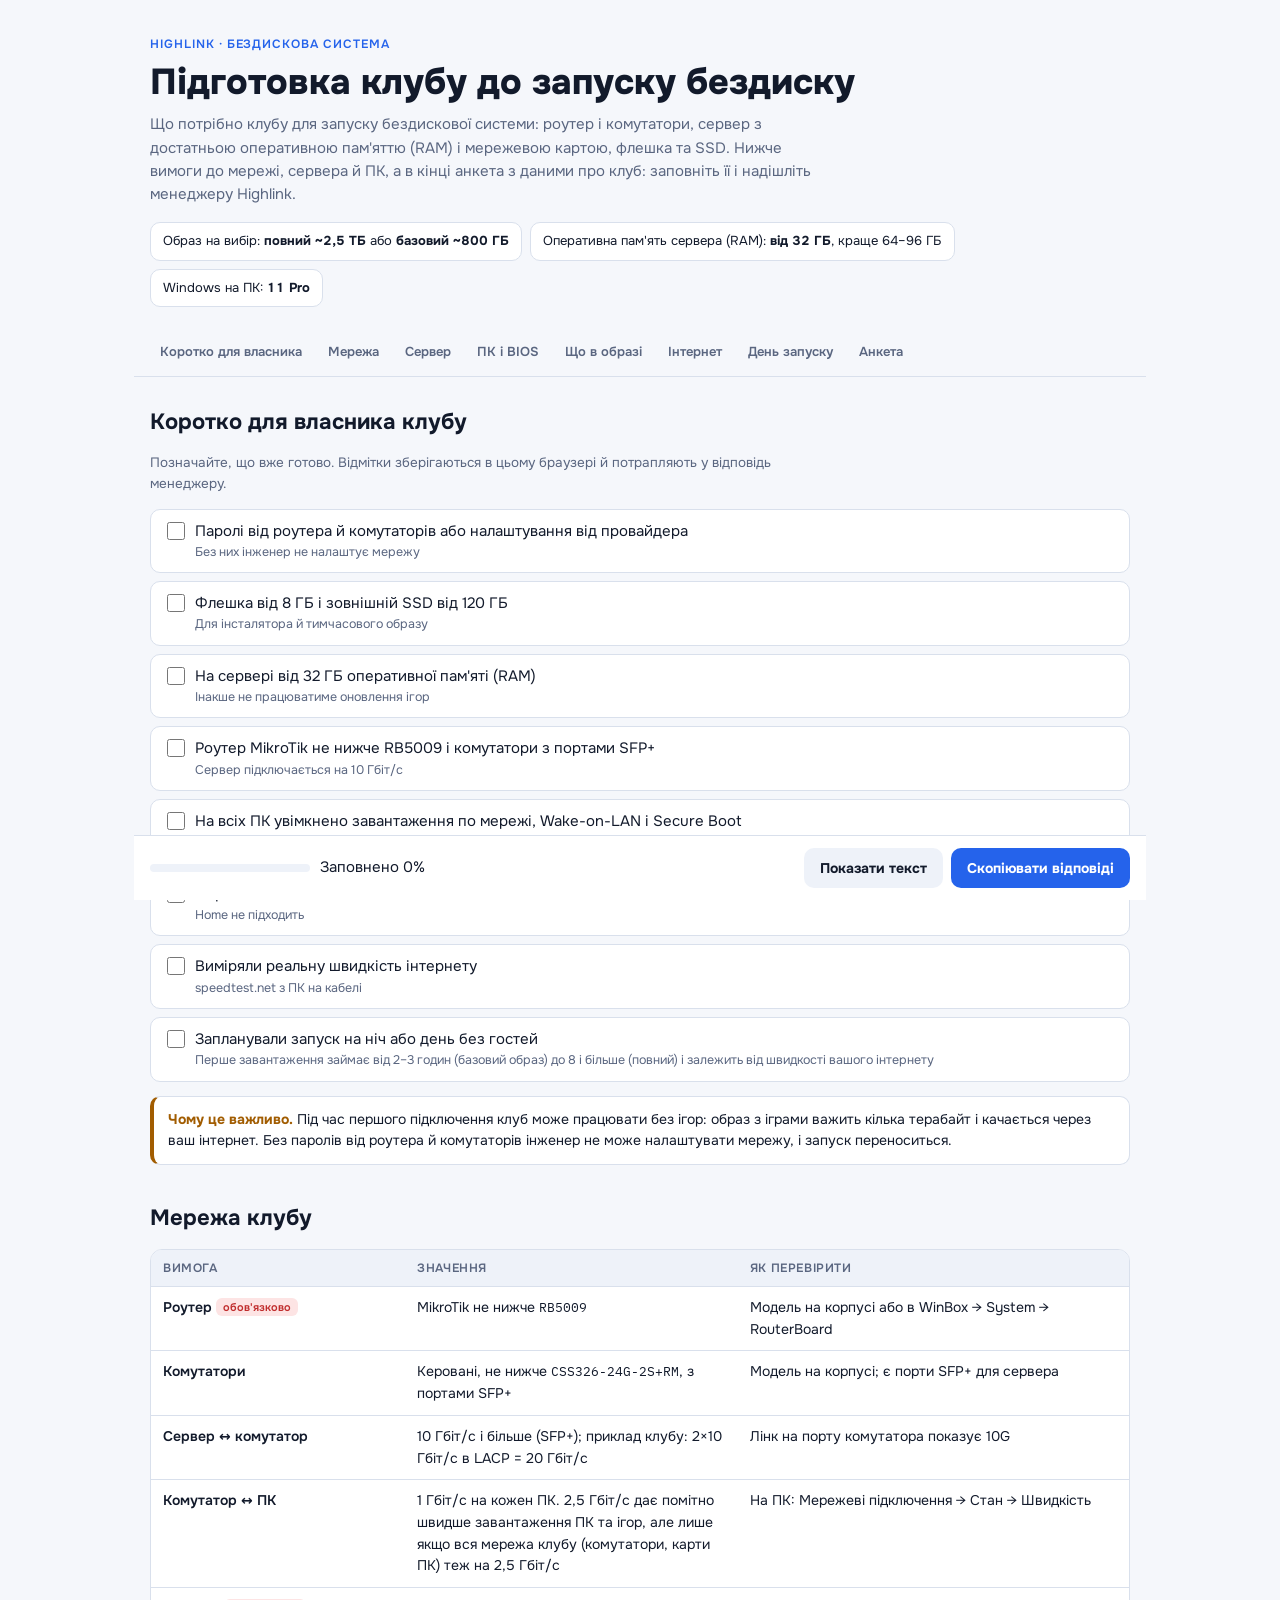
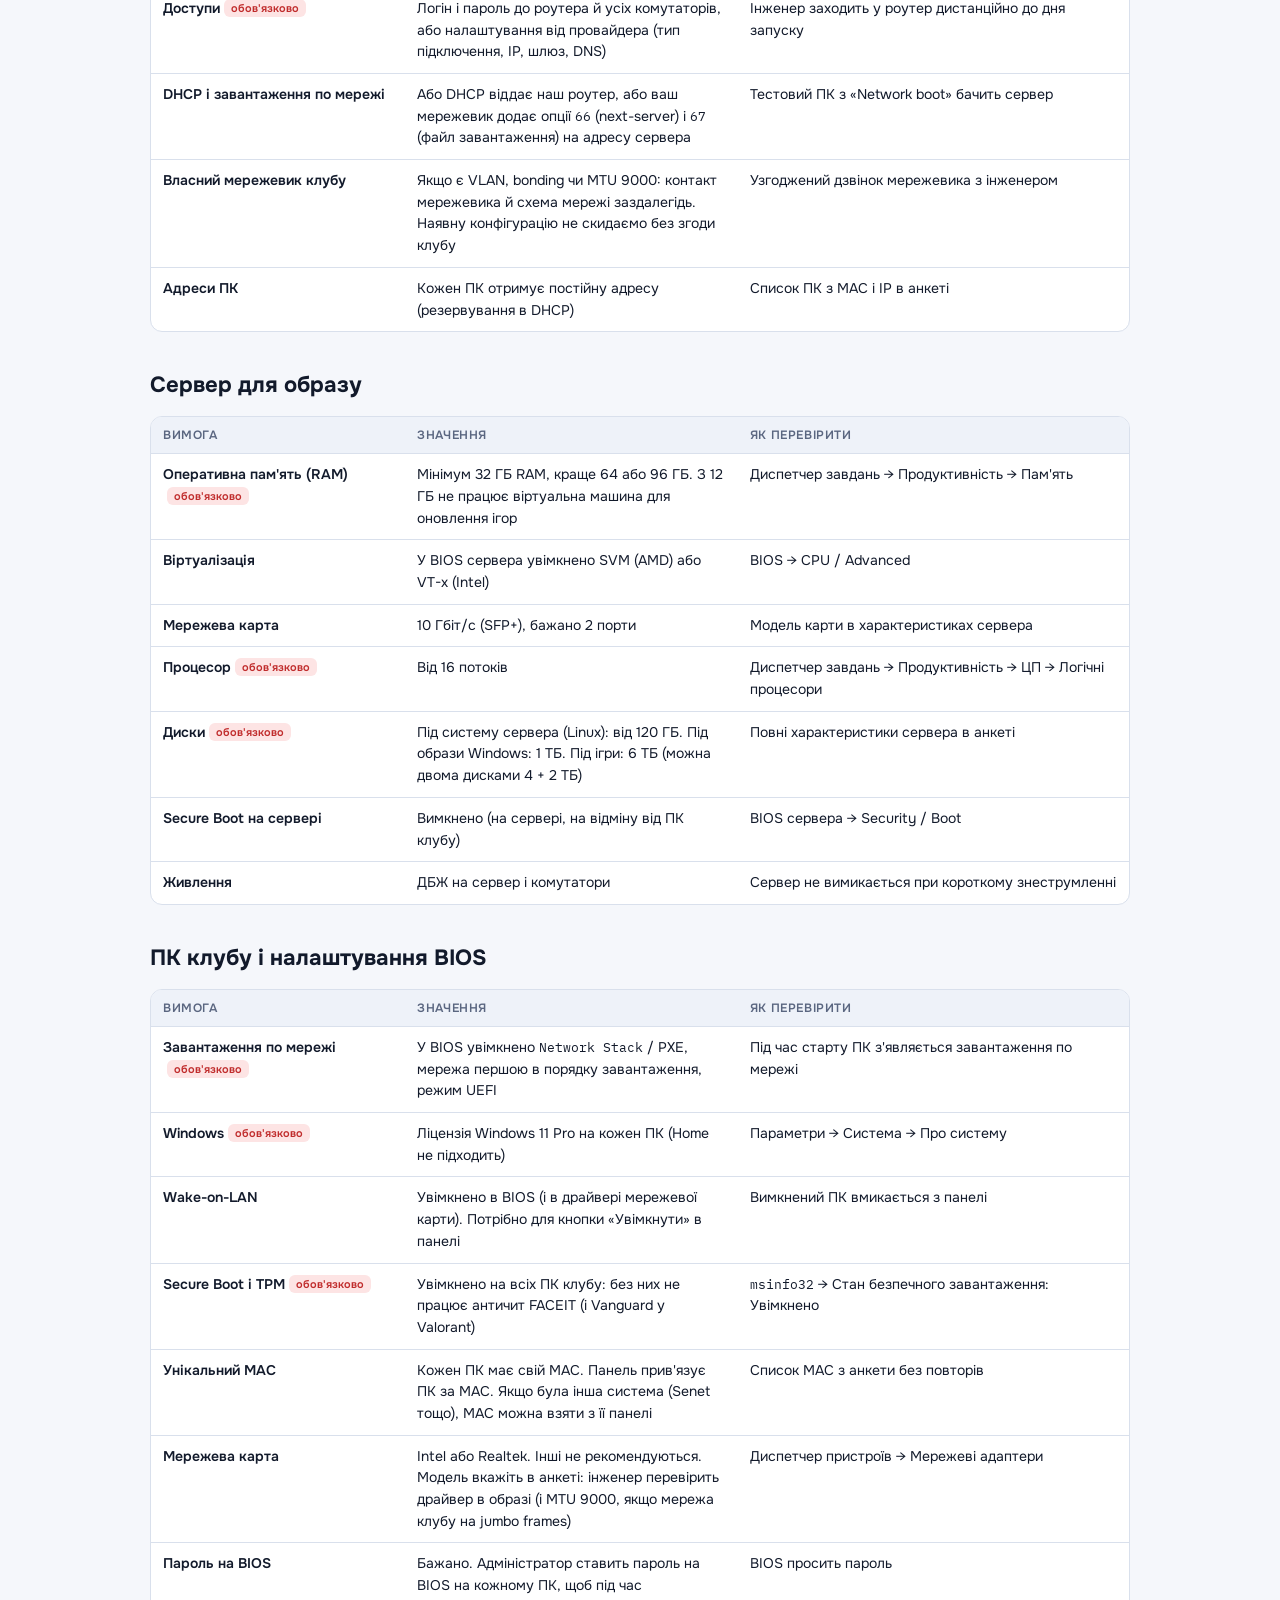
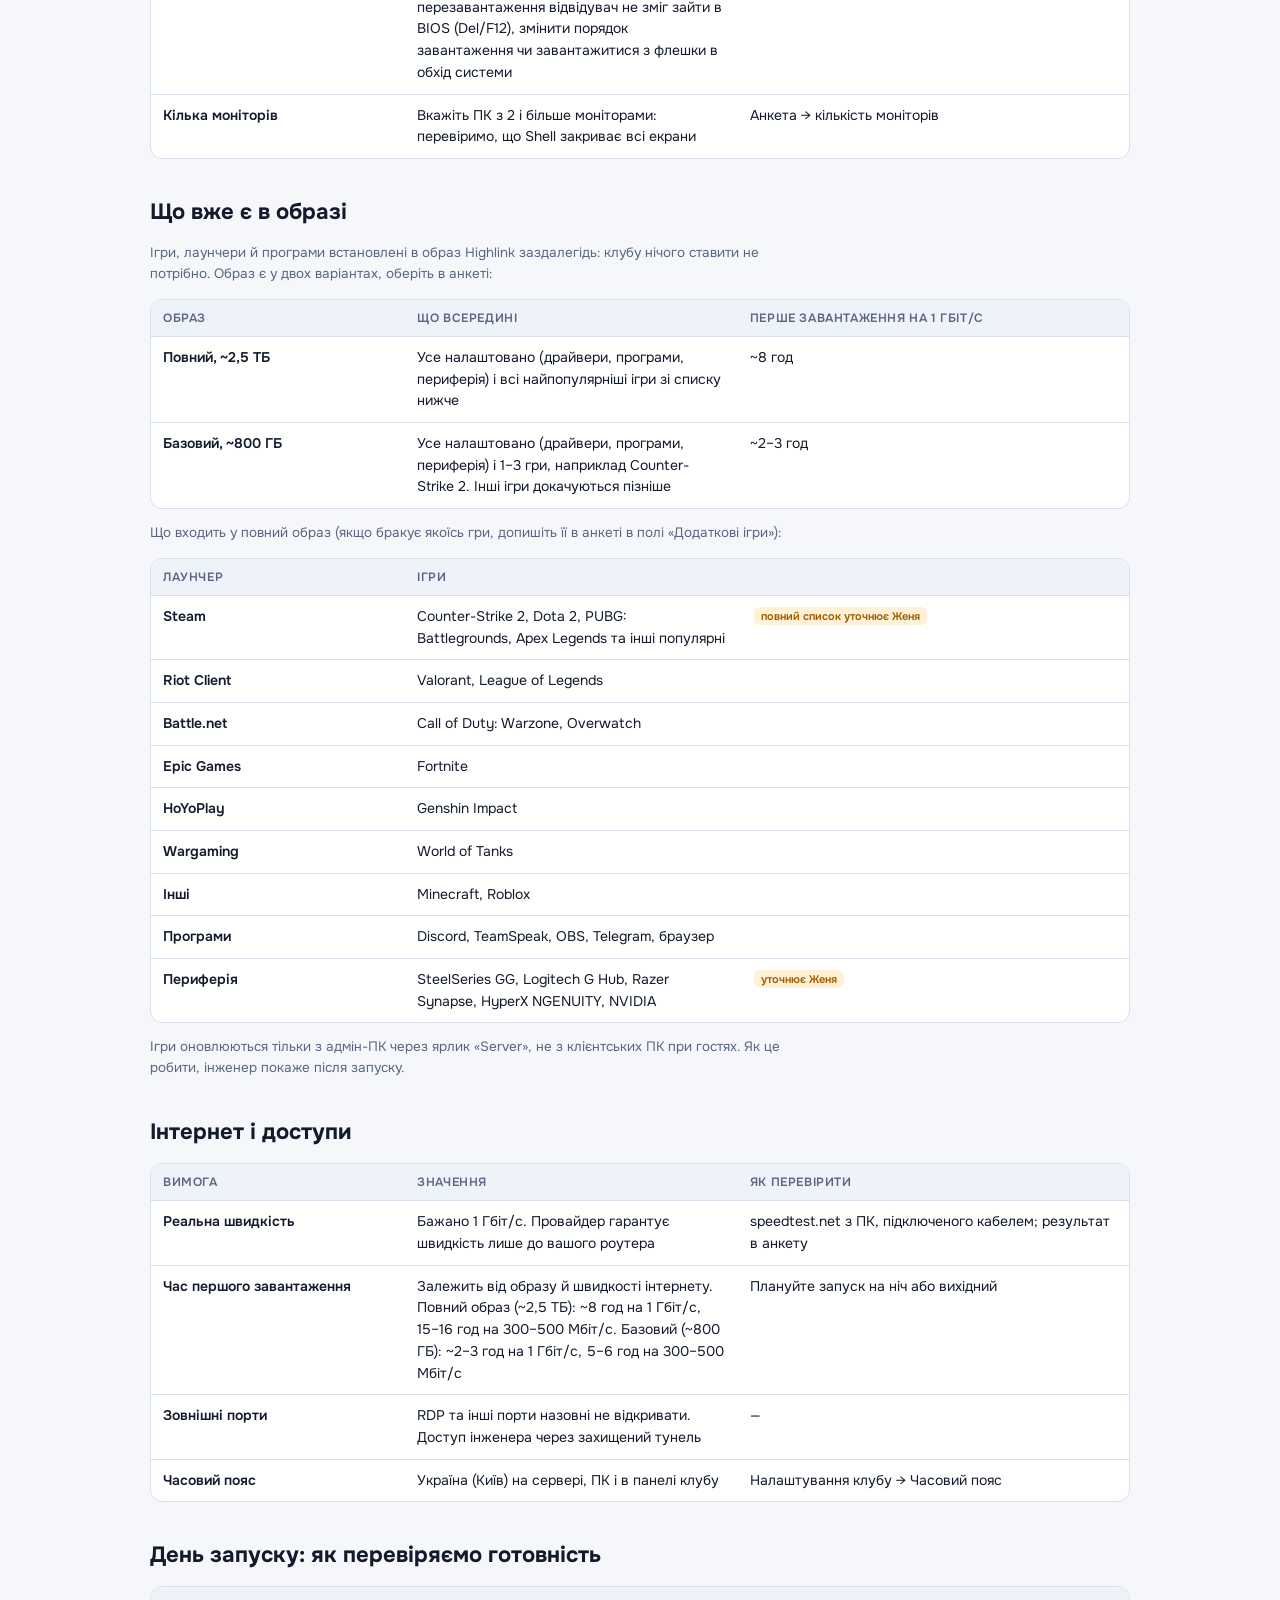
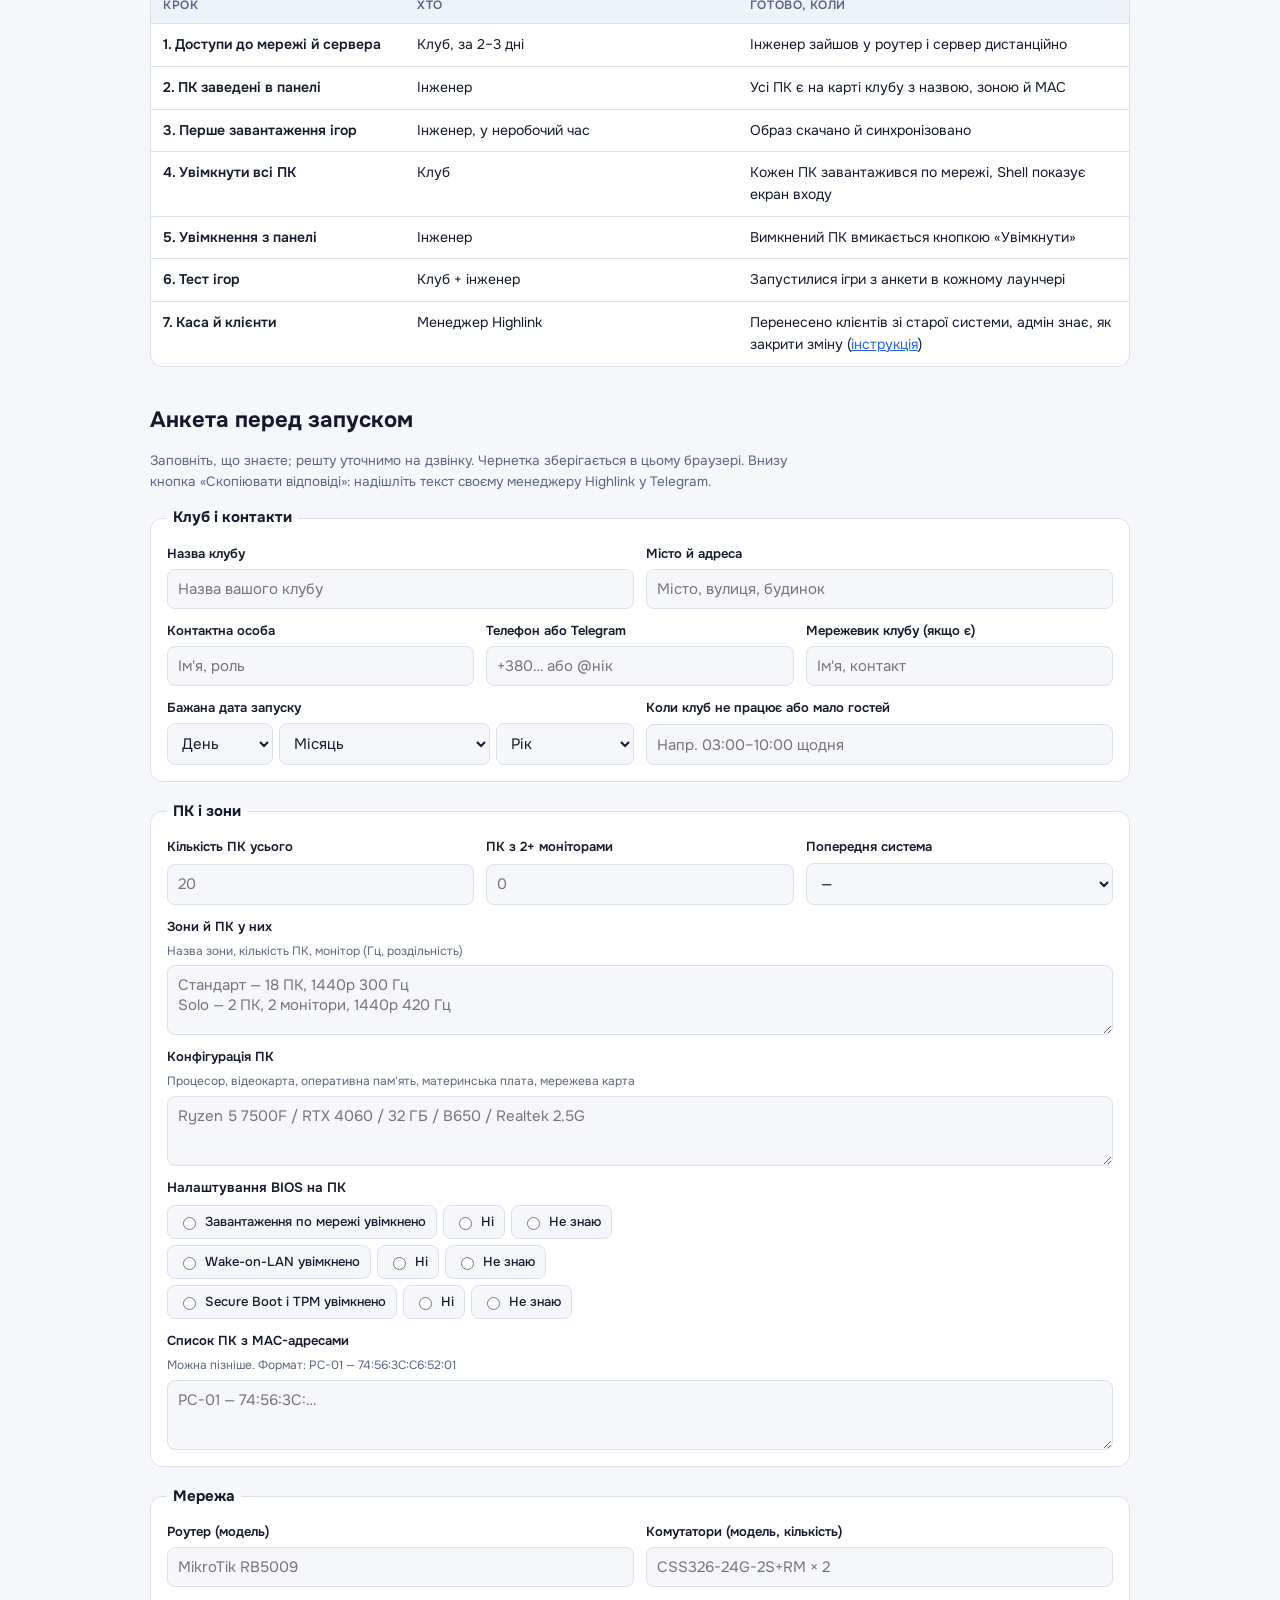
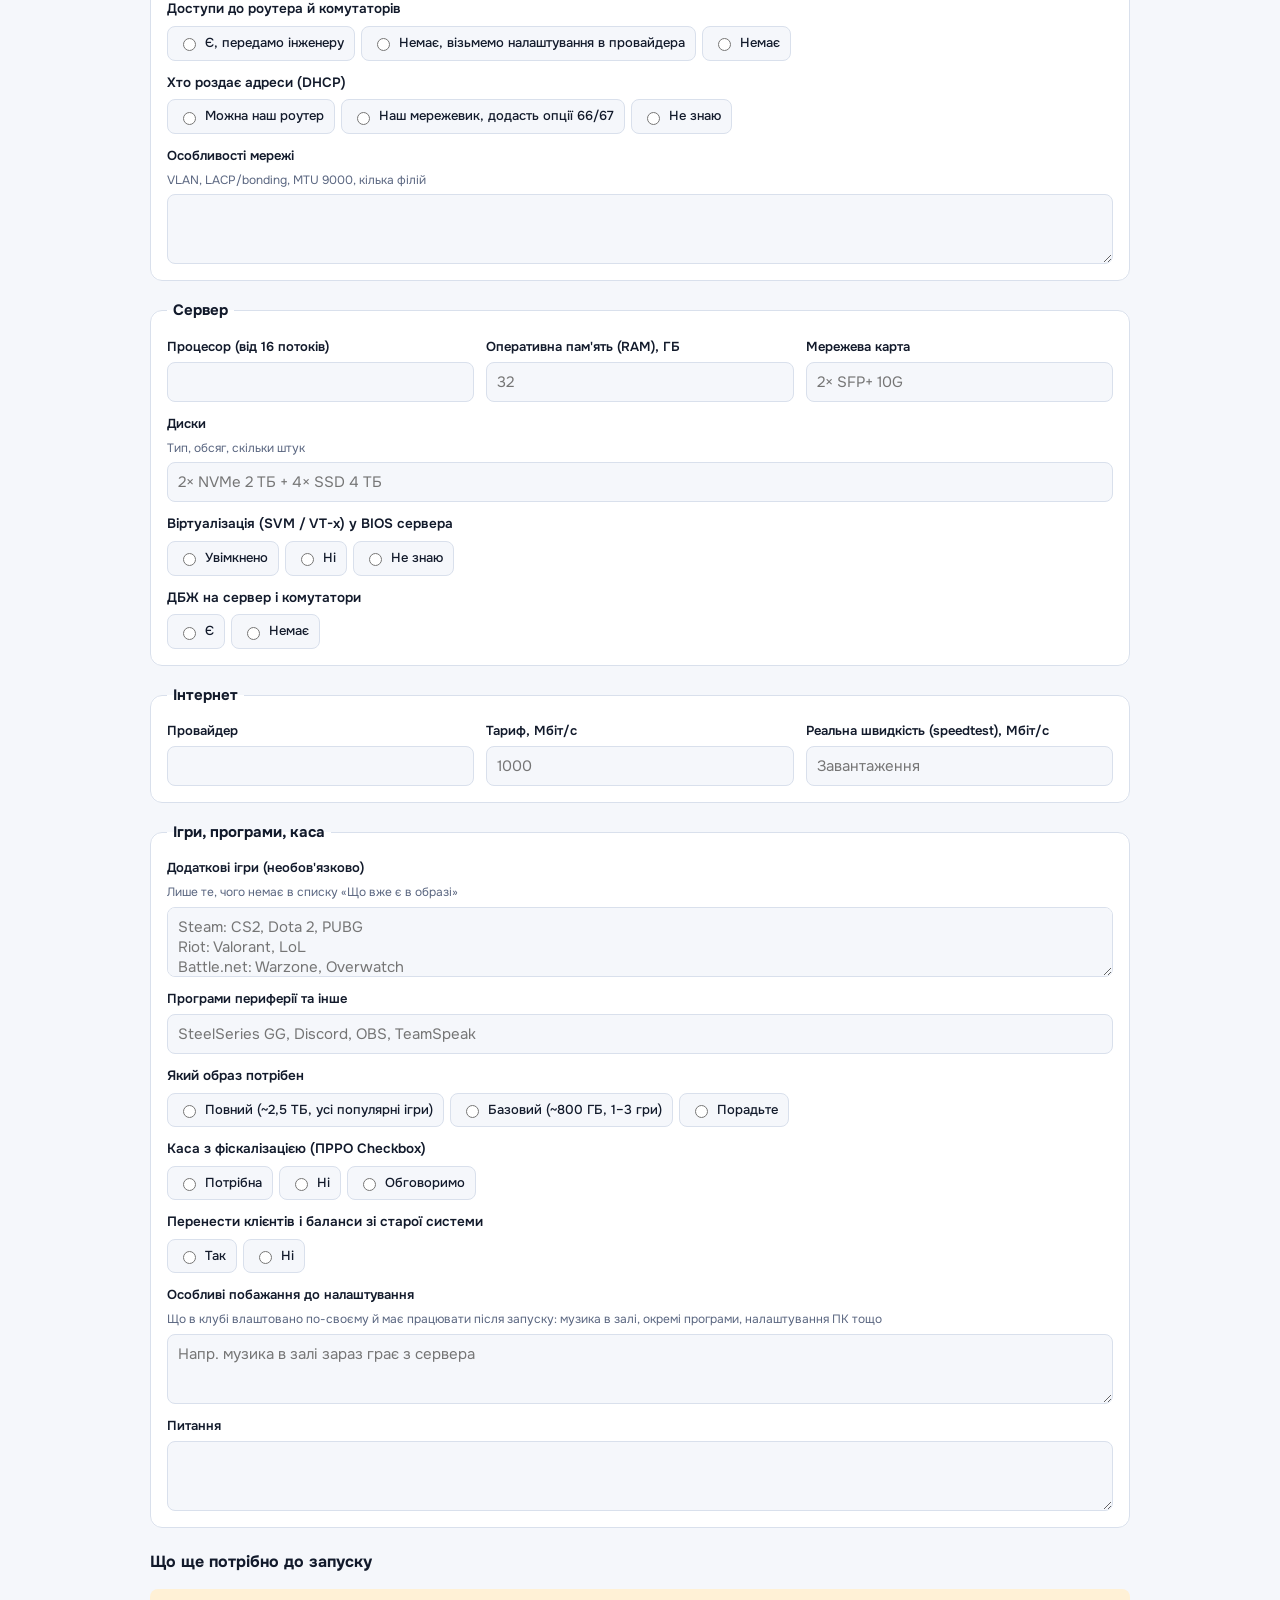
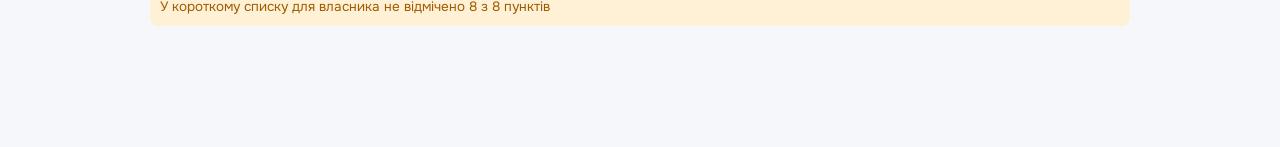
==== diskless-launch.html @ 82933273 "розділ 10: прибрано назву реального клубу з прикладів Co-Authored-By: Claude Opus 5.5 <noreply@anthr" ====
<!doctype html>
<html lang="uk">
<head>
<meta charset="utf-8">
<meta name="viewport" content="width=device-width,initial-scale=1,viewport-fit=cover">
<style>[hidden]{display:none!important}body{margin:0}img{max-width:100%}</style>
</head>
<body>
<title>Підготовка до бездиску Highlink</title>
<link rel="preconnect" href="https://fonts.googleapis.com">
<link rel="stylesheet" href="https://fonts.googleapis.com/css2?family=Onest:wght@400;500;600;700;800&family=IBM+Plex+Mono:wght@400;500&display=swap">
<style>
/* Layout: one-column technical brief; sticky section nav; requirements tables + owner checklist + pre-launch questionnaire with live readiness */
:root{
  --bg:#f5f7fb; --surface:#ffffff; --surface-2:#eef2f9; --line:#d9e0ec; --fg:#121a2b; --muted:#5a6680;
  --accent:#2563eb; --accent-soft:#e3ecff; --ok:#11804b; --ok-soft:#dff5e9; --warn:#a15c00; --warn-soft:#fff1d6; --bad:#c02c2c; --bad-soft:#fde4e4;
  --f-ui:"Onest",system-ui,-apple-system,"Segoe UI",sans-serif; --f-mono:"IBM Plex Mono",ui-monospace,Menlo,monospace;
}
@media (prefers-color-scheme:dark){:root:not([data-theme="light"]){
  --bg:#0c111c; --surface:#141b2b; --surface-2:#1a2336; --line:#2a3550; --fg:#e7ecf6; --muted:#97a3bd;
  --accent:#6f9bff; --accent-soft:#1d2b4d; --ok:#4fd18b; --ok-soft:#14301f; --warn:#f0b04a; --warn-soft:#352711; --bad:#ff7b7b; --bad-soft:#3a1717; color-scheme:dark}}
:root[data-theme="dark"]{
  --bg:#0c111c; --surface:#141b2b; --surface-2:#1a2336; --line:#2a3550; --fg:#e7ecf6; --muted:#97a3bd;
  --accent:#6f9bff; --accent-soft:#1d2b4d; --ok:#4fd18b; --ok-soft:#14301f; --warn:#f0b04a; --warn-soft:#352711; --bad:#ff7b7b; --bad-soft:#3a1717; color-scheme:dark}
*{box-sizing:border-box}
body{background:var(--bg);color:var(--fg);font:15px/1.55 var(--f-ui);padding-inline:16px;padding-block:0 48px}
.wrap{max-width:980px;margin:0 auto}
a{color:var(--accent)}
header.hero{padding-block:36px 20px;display:grid;gap:10px}
.eyebrow{font:600 12px var(--f-ui);letter-spacing:.08em;text-transform:uppercase;color:var(--accent)}
h1{font-size:clamp(26px,4vw,36px);line-height:1.15;margin:0;font-weight:800;text-wrap:balance}
.lead{margin:0;color:var(--muted);max-width:68ch}
.facts{display:flex;flex-wrap:wrap;gap:8px;margin-top:6px}
.fact{background:var(--surface);border:1px solid var(--line);border-radius:10px;padding:8px 12px;font-size:13px}
.fact b{font-variant-numeric:tabular-nums}
nav.toc{position:sticky;top:env(safe-area-inset-top,0px);z-index:5;background:color-mix(in srgb,var(--bg) 92%,transparent);backdrop-filter:blur(6px);border-bottom:1px solid var(--line);margin-inline:-16px;padding:10px 16px;display:flex;gap:6px;overflow-x:auto}
nav.toc a{white-space:nowrap;text-decoration:none;color:var(--muted);font:600 13px var(--f-ui);padding:6px 10px;border-radius:8px}
nav.toc a:hover{background:var(--surface-2);color:var(--fg)}
section{padding-block:28px 8px;display:grid;gap:14px}
h2{font-size:22px;margin:0;text-wrap:balance}
h3{font-size:16px;margin:8px 0 0}
.note{font-size:13.5px;color:var(--muted);margin:0;max-width:72ch}
.tbl{overflow-x:auto;border:1px solid var(--line);border-radius:12px;background:var(--surface)}
table{border-collapse:collapse;width:100%;min-width:680px;font-size:14px}
th,td{text-align:left;vertical-align:top;padding:10px 12px;border-bottom:1px solid var(--line)}
th{font:600 12px var(--f-ui);letter-spacing:.05em;text-transform:uppercase;color:var(--muted);background:var(--surface-2)}
tr:last-child td{border-bottom:0}
td:first-child{font-weight:600;width:26%}
td:nth-child(2){width:34%}
code,.mono{font-family:var(--f-mono);font-size:12.5px}
.tag{display:inline-block;font:600 11px var(--f-ui);padding:2px 7px;border-radius:6px;margin-left:4px;vertical-align:1px}
.tag.must{background:var(--bad-soft);color:var(--bad)} .tag.tbd{background:var(--warn-soft);color:var(--warn)}
.callout{border:1px solid var(--line);border-left:4px solid var(--warn);background:var(--surface);border-radius:10px;padding:12px 14px;font-size:14px}
.callout b{color:var(--warn)}
/* checklist */
.check{display:grid;gap:8px}
.ci{display:grid;grid-template-columns:22px minmax(0,1fr);gap:10px;align-items:start;background:var(--surface);border:1px solid var(--line);border-radius:10px;padding:10px 12px;cursor:pointer}
.ci input{width:18px;height:18px;margin-top:2px;accent-color:var(--accent)}
.ci small{display:block;color:var(--muted);font-size:12.5px}
.ci:has(input:checked){background:var(--ok-soft);border-color:color-mix(in srgb,var(--ok) 40%,var(--line))}
/* form */
form{display:grid;gap:18px}
fieldset{border:1px solid var(--line);border-radius:12px;background:var(--surface);padding:14px 16px 16px;margin:0;display:grid;gap:12px}
legend{font-weight:700;padding:0 6px}
.row{display:grid;grid-template-columns:repeat(auto-fit,minmax(220px,1fr));gap:12px}
label.f{display:grid;gap:5px;font-size:13px;font-weight:600;min-width:0}
label.f span.h{font-weight:400;color:var(--muted);font-size:12px}
input[type=text],input[type=number],input[type=date],select,textarea{width:100%;font:15px var(--f-ui);color:var(--fg);background:var(--bg);border:1px solid var(--line);border-radius:8px;padding:9px 10px}
textarea{min-height:70px;resize:vertical}
input:focus-visible,select:focus-visible,textarea:focus-visible,button:focus-visible,.ci:focus-within{outline:2px solid var(--accent);outline-offset:1px}
.yn{display:flex;flex-wrap:wrap;gap:6px}
.yn label{display:inline-flex;gap:6px;align-items:center;font-weight:500;font-size:13px;border:1px solid var(--line);border-radius:8px;padding:6px 10px;cursor:pointer;background:var(--bg)}
.yn input{accent-color:var(--accent)}
.yn label:has(input:checked){border-color:var(--accent);background:var(--accent-soft)}
.q{display:grid;gap:6px;font-size:13.5px;font-weight:600}
/* summary */
.summary{position:sticky;bottom:0;z-index:4;margin-inline:-16px;padding:12px 16px calc(12px + env(safe-area-inset-bottom,0px));background:var(--surface);border-top:1px solid var(--line);display:flex;flex-wrap:wrap;gap:10px;align-items:center;justify-content:space-between}
.meter{display:flex;gap:10px;align-items:center;min-width:0}
.bar{width:160px;max-width:40vw;height:8px;border-radius:99px;background:var(--surface-2);overflow:hidden}
.bar i{display:block;height:100%;background:var(--accent);width:0;transition:width .3s}
.btn{font:700 14px var(--f-ui);border:0;border-radius:10px;padding:11px 16px;cursor:pointer;background:var(--accent);color:#fff}
.btn.ghost{background:var(--surface-2);color:var(--fg)}
.issues{display:grid;gap:6px}
.issue{font-size:13.5px;border-radius:8px;padding:8px 10px}
.issue.bad{background:var(--bad-soft);color:var(--bad)} .issue.warn{background:var(--warn-soft);color:var(--warn)} .issue.ok{background:var(--ok-soft);color:var(--ok)}
pre.out{white-space:pre-wrap;background:var(--surface-2);border:1px solid var(--line);border-radius:10px;padding:12px;font:12.5px/1.5 var(--f-mono);max-height:320px;overflow:auto}
.toast{font-size:13px;color:var(--ok)}
@media (prefers-reduced-motion:reduce){.bar i{transition:none}}
</style>

<div class="wrap">
<header class="hero">
  <div class="eyebrow">Highlink · бездискова система</div>
  <h1>Підготовка клубу до запуску бездиску</h1>
  <p class="lead">Що потрібно клубу для запуску бездискової системи: роутер і комутатори, сервер з достатньою оперативною пам'яттю (RAM) і мережевою картою, флешка та SSD. Нижче вимоги до мережі, сервера й ПК, а в кінці анкета з даними про клуб: заповніть її і надішліть менеджеру Highlink.</p>
  <div class="facts">
    <div class="fact">Образ на вибір: <b>повний ~2,5 ТБ</b> або <b>базовий ~800 ГБ</b></div>
    <div class="fact">Оперативна пам'ять сервера (RAM): <b>від 32 ГБ</b>, краще 64–96 ГБ</div>
    <div class="fact">Windows на ПК: <b>11 Pro</b></div>
  </div>
</header>

<nav class="toc" aria-label="Розділи">
  <a href="#owner">Коротко для власника</a><a href="#network">Мережа</a><a href="#server">Сервер</a><a href="#pcs">ПК і BIOS</a><a href="#image">Що в образі</a><a href="#internet">Інтернет</a><a href="#launch">День запуску</a><a href="#form">Анкета</a>
</nav>

<section id="owner">
  <h2>Коротко для власника клубу</h2>
  <p class="note">Позначайте, що вже готово. Відмітки зберігаються в цьому браузері й потрапляють у відповідь менеджеру.</p>
  <div class="check" id="ownerCheck"></div>
  <div class="callout"><b>Чому це важливо.</b> Під час першого підключення клуб може працювати без ігор: образ з іграми важить кілька терабайт і качається через ваш інтернет. Без паролів від роутера й комутаторів інженер не може налаштувати мережу, і запуск переноситься.</div>
</section>

<section id="network">
  <h2>Мережа клубу</h2>
  <div class="tbl"><table>
    <thead><tr><th>Вимога</th><th>Значення</th><th>Як перевірити</th></tr></thead>
    <tbody>
      <tr><td>Роутер<span class="tag must">обов'язково</span></td><td>MikroTik не нижче <span class="mono">RB5009</span></td><td>Модель на корпусі або в WinBox → System → RouterBoard</td></tr>
      <tr><td>Комутатори</td><td>Керовані, не нижче <span class="mono">CSS326-24G-2S+RM</span>, з портами SFP+</td><td>Модель на корпусі; є порти SFP+ для сервера</td></tr>
      <tr><td>Сервер ↔ комутатор</td><td>10 Гбіт/с і більше (SFP+); приклад клубу: 2×10 Гбіт/с в LACP = 20 Гбіт/с</td><td>Лінк на порту комутатора показує 10G</td></tr>
      <tr><td>Комутатор ↔ ПК</td><td>1 Гбіт/с на кожен ПК. 2,5 Гбіт/с дає помітно швидше завантаження ПК та ігор, але лише якщо вся мережа клубу (комутатори, карти ПК) теж на 2,5 Гбіт/с</td><td>На ПК: Мережеві підключення → Стан → Швидкість</td></tr>
      <tr><td>Доступи<span class="tag must">обов'язково</span></td><td>Логін і пароль до роутера й усіх комутаторів, або налаштування від провайдера (тип підключення, IP, шлюз, DNS)</td><td>Інженер заходить у роутер дистанційно до дня запуску</td></tr>
      <tr><td>DHCP і завантаження по мережі</td><td>Або DHCP віддає наш роутер, або ваш мережевик додає опції <span class="mono">66</span> (next-server) і <span class="mono">67</span> (файл завантаження) на адресу сервера</td><td>Тестовий ПК з «Network boot» бачить сервер</td></tr>
      <tr><td>Власний мережевик клубу</td><td>Якщо є VLAN, bonding чи MTU 9000: контакт мережевика й схема мережі заздалегідь. Наявну конфігурацію не скидаємо без згоди клубу</td><td>Узгоджений дзвінок мережевика з інженером</td></tr>
      <tr><td>Адреси ПК</td><td>Кожен ПК отримує постійну адресу (резервування в DHCP)</td><td>Список ПК з MAC і IP в анкеті</td></tr>
    </tbody></table></div>
</section>

<section id="server">
  <h2>Сервер для образу</h2>
  <div class="tbl"><table>
    <thead><tr><th>Вимога</th><th>Значення</th><th>Як перевірити</th></tr></thead>
    <tbody>
      <tr><td>Оперативна пам'ять (RAM)<span class="tag must">обов'язково</span></td><td>Мінімум 32 ГБ RAM, краще 64 або 96 ГБ. З 12 ГБ не працює віртуальна машина для оновлення ігор</td><td>Диспетчер завдань → Продуктивність → Пам'ять</td></tr>
      <tr><td>Віртуалізація</td><td>У BIOS сервера увімкнено SVM (AMD) або VT-x (Intel)</td><td>BIOS → CPU / Advanced</td></tr>
      <tr><td>Мережева карта</td><td>10 Гбіт/с (SFP+), бажано 2 порти</td><td>Модель карти в характеристиках сервера</td></tr>
      <tr><td>Процесор<span class="tag must">обов'язково</span></td><td>Від 16 потоків</td><td>Диспетчер завдань → Продуктивність → ЦП → Логічні процесори</td></tr>
      <tr><td>Диски<span class="tag must">обов'язково</span></td><td>Під систему сервера (Linux): від 120 ГБ. Під образи Windows: 1 ТБ. Під ігри: 6 ТБ (можна двома дисками 4 + 2 ТБ)</td><td>Повні характеристики сервера в анкеті</td></tr>
      <tr><td>Secure Boot на сервері</td><td>Вимкнено (на сервері, на відміну від ПК клубу)</td><td>BIOS сервера → Security / Boot</td></tr>
      <tr><td>Живлення</td><td>ДБЖ на сервер і комутатори</td><td>Сервер не вимикається при короткому знеструмленні</td></tr>
    </tbody></table></div>
</section>

<section id="pcs">
  <h2>ПК клубу і налаштування BIOS</h2>
  <div class="tbl"><table>
    <thead><tr><th>Вимога</th><th>Значення</th><th>Як перевірити</th></tr></thead>
    <tbody>
      <tr><td>Завантаження по мережі<span class="tag must">обов'язково</span></td><td>У BIOS увімкнено <span class="mono">Network Stack</span> / PXE, мережа першою в порядку завантаження, режим UEFI</td><td>Під час старту ПК з'являється завантаження по мережі</td></tr>
      <tr><td>Windows<span class="tag must">обов'язково</span></td><td>Ліцензія Windows 11 Pro на кожен ПК (Home не підходить)</td><td>Параметри → Система → Про систему</td></tr>
      <tr><td>Wake-on-LAN</td><td>Увімкнено в BIOS (і в драйвері мережевої карти). Потрібно для кнопки «Увімкнути» в панелі</td><td>Вимкнений ПК вмикається з панелі</td></tr>
      <tr><td>Secure Boot і TPM<span class="tag must">обов'язково</span></td><td>Увімкнено на всіх ПК клубу: без них не працює античит FACEIT (і Vanguard у Valorant)</td><td><span class="mono">msinfo32</span> → Стан безпечного завантаження: Увімкнено</td></tr>
      <tr><td>Унікальний MAC</td><td>Кожен ПК має свій MAC. Панель прив'язує ПК за MAC. Якщо була інша система (Senet тощо), MAC можна взяти з її панелі</td><td>Список MAC з анкети без повторів</td></tr>
      <tr><td>Мережева карта</td><td>Intel або Realtek. Інші не рекомендуються. Модель вкажіть в анкеті: інженер перевірить драйвер в образі (і MTU 9000, якщо мережа клубу на jumbo frames)</td><td>Диспетчер пристроїв → Мережеві адаптери</td></tr>
      <tr><td>Пароль на BIOS</td><td>Бажано. Адміністратор ставить пароль на BIOS на кожному ПК, щоб під час перезавантаження відвідувач не зміг зайти в BIOS (Del/F12), змінити порядок завантаження чи завантажитися з флешки в обхід системи</td><td>BIOS просить пароль</td></tr>
      <tr><td>Кілька моніторів</td><td>Вкажіть ПК з 2 і більше моніторами: перевіримо, що Shell закриває всі екрани</td><td>Анкета → кількість моніторів</td></tr>
    </tbody></table></div>
</section>

<section id="image">
  <h2>Що вже є в образі</h2>
  <p class="note">Ігри, лаунчери й програми встановлені в образ Highlink заздалегідь: клубу нічого ставити не потрібно. Образ є у двох варіантах, оберіть в анкеті:</p>
  <div class="tbl"><table>
    <thead><tr><th>Образ</th><th>Що всередині</th><th>Перше завантаження на 1 Гбіт/с</th></tr></thead>
    <tbody>
      <tr><td>Повний, ~2,5 ТБ</td><td>Усе налаштовано (драйвери, програми, периферія) і всі найпопулярніші ігри зі списку нижче</td><td>~8 год</td></tr>
      <tr><td>Базовий, ~800 ГБ</td><td>Усе налаштовано (драйвери, програми, периферія) і 1–3 гри, наприклад Counter-Strike 2. Інші ігри докачуються пізніше</td><td>~2–3 год</td></tr>
    </tbody></table></div>
  <p class="note">Що входить у повний образ (якщо бракує якоїсь гри, допишіть її в анкеті в полі «Додаткові ігри»):</p>
  <div class="tbl"><table>
    <thead><tr><th>Лаунчер</th><th>Ігри</th><th></th></tr></thead>
    <tbody>
      <tr><td>Steam</td><td>Counter-Strike 2, Dota 2, PUBG: Battlegrounds, Apex Legends та інші популярні</td><td><span class="tag tbd">повний список уточнює Женя</span></td></tr>
      <tr><td>Riot Client</td><td>Valorant, League of Legends</td><td></td></tr>
      <tr><td>Battle.net</td><td>Call of Duty: Warzone, Overwatch</td><td></td></tr>
      <tr><td>Epic Games</td><td>Fortnite</td><td></td></tr>
      <tr><td>HoYoPlay</td><td>Genshin Impact</td><td></td></tr>
      <tr><td>Wargaming</td><td>World of Tanks</td><td></td></tr>
      <tr><td>Інші</td><td>Minecraft, Roblox</td><td></td></tr>
      <tr><td>Програми</td><td>Discord, TeamSpeak, OBS, Telegram, браузер</td><td></td></tr>
      <tr><td>Периферія</td><td>SteelSeries GG, Logitech G Hub, Razer Synapse, HyperX NGENUITY, NVIDIA</td><td><span class="tag tbd">уточнює Женя</span></td></tr>
    </tbody></table></div>
  <p class="note">Ігри оновлюються тільки з адмін-ПК через ярлик «Server», не з клієнтських ПК при гостях. Як це робити, інженер покаже після запуску.</p>
</section>

<section id="internet">
  <h2>Інтернет і доступи</h2>
  <div class="tbl"><table>
    <thead><tr><th>Вимога</th><th>Значення</th><th>Як перевірити</th></tr></thead>
    <tbody>
      <tr><td>Реальна швидкість</td><td>Бажано 1 Гбіт/с. Провайдер гарантує швидкість лише до вашого роутера</td><td>speedtest.net з ПК, підключеного кабелем; результат в анкету</td></tr>
      <tr><td>Час першого завантаження</td><td>Залежить від образу й швидкості інтернету. Повний образ (~2,5 ТБ): ~8 год на 1 Гбіт/с, 15–16 год на 300–500 Мбіт/с. Базовий (~800 ГБ): ~2–3 год на 1 Гбіт/с, 5–6 год на 300–500 Мбіт/с</td><td>Плануйте запуск на ніч або вихідний</td></tr>
      <tr><td>Зовнішні порти</td><td>RDP та інші порти назовні не відкривати. Доступ інженера через захищений тунель</td><td>—</td></tr>
      <tr><td>Часовий пояс</td><td>Україна (Київ) на сервері, ПК і в панелі клубу</td><td>Налаштування клубу → Часовий пояс</td></tr>
    </tbody></table></div>
</section>

<section id="launch">
  <h2>День запуску: як перевіряємо готовність</h2>
  <div class="tbl"><table>
    <thead><tr><th>Крок</th><th>Хто</th><th>Готово, коли</th></tr></thead>
    <tbody>
      <tr><td>1. Доступи до мережі й сервера</td><td>Клуб, за 2–3 дні</td><td>Інженер зайшов у роутер і сервер дистанційно</td></tr>
      <tr><td>2. ПК заведені в панелі</td><td>Інженер</td><td>Усі ПК є на карті клубу з назвою, зоною й MAC</td></tr>
      <tr><td>3. Перше завантаження ігор</td><td>Інженер, у неробочий час</td><td>Образ скачано й синхронізовано</td></tr>
      <tr><td>4. Увімкнути всі ПК</td><td>Клуб</td><td>Кожен ПК завантажився по мережі, Shell показує екран входу</td></tr>
      <tr><td>5. Увімкнення з панелі</td><td>Інженер</td><td>Вимкнений ПК вмикається кнопкою «Увімкнути»</td></tr>
      <tr><td>6. Тест ігор</td><td>Клуб + інженер</td><td>Запустилися ігри з анкети в кожному лаунчері</td></tr>
      <tr><td>7. Каса й клієнти</td><td>Менеджер Highlink</td><td>Перенесено клієнтів зі старої системи, адмін знає, як закрити зміну (<a href="https://cherniak27031997.github.io/cyberos-guide/instruction-09-close-shift.html" target="_blank" rel="noopener">інструкція</a>)</td></tr>
    </tbody></table></div>
</section>

<section id="form">
  <h2>Анкета перед запуском</h2>
  <p class="note">Заповніть, що знаєте; решту уточнимо на дзвінку. Чернетка зберігається в цьому браузері. Внизу кнопка «Скопіювати відповіді»: надішліть текст своєму менеджеру Highlink у Telegram.</p>
  <form id="f" novalidate>
    <fieldset><legend>Клуб і контакти</legend>
      <div class="row">
        <label class="f">Назва клубу<input id="club" type="text" placeholder="Назва вашого клубу"></label>
        <label class="f">Місто й адреса<input id="addr" type="text" placeholder="Місто, вулиця, будинок"></label>
      </div>
      <div class="row">
        <label class="f">Контактна особа<input id="contact" type="text" placeholder="Ім'я, роль"></label>
        <label class="f">Телефон або Telegram<input id="phone" type="text" placeholder="+380… або @нік"></label>
        <label class="f">Мережевик клубу (якщо є)<input id="netadmin" type="text" placeholder="Ім'я, контакт"></label>
      </div>
      <div class="row">
        <label class="f">Бажана дата запуску<span style="display:grid;grid-template-columns:1fr 2fr 1.3fr;gap:6px"><select id="dDay" aria-label="День"></select><select id="dMon" aria-label="Місяць"></select><select id="dYear" aria-label="Рік"></select></span></label>
        <label class="f">Коли клуб не працює або мало гостей<input id="window" type="text" placeholder="Напр. 03:00–10:00 щодня"></label>
      </div>
    </fieldset>

    <fieldset><legend>ПК і зони</legend>
      <div class="row">
        <label class="f">Кількість ПК усього<input id="pcs" type="number" min="1" placeholder="20"></label>
        <label class="f">ПК з 2+ моніторами<input id="multimon" type="number" min="0" placeholder="0"></label>
        <label class="f">Попередня система<select id="prev"><option value="">—</option><option>Senet</option><option>Langame</option><option>iCafeCloud</option><option>Інша</option><option>Немає</option></select></label>
      </div>
      <label class="f">Зони й ПК у них<span class="h">Назва зони, кількість ПК, монітор (Гц, роздільність)</span><textarea id="zones" placeholder="Стандарт — 18 ПК, 1440p 300 Гц&#10;Solo — 2 ПК, 2 монітори, 1440p 420 Гц"></textarea></label>
      <label class="f">Конфігурація ПК<span class="h">Процесор, відеокарта, оперативна пам'ять, материнська плата, мережева карта</span><textarea id="pcspec" placeholder="Ryzen 5 7500F / RTX 4060 / 32 ГБ / B650 / Realtek 2.5G"></textarea></label>
      <div class="q">Налаштування BIOS на ПК
        <div class="yn" data-q="pxe"><label><input type="radio" name="pxe" value="yes">Завантаження по мережі увімкнено</label><label><input type="radio" name="pxe" value="no">Ні</label><label><input type="radio" name="pxe" value="?">Не знаю</label></div>
        <div class="yn" data-q="wol"><label><input type="radio" name="wol" value="yes">Wake-on-LAN увімкнено</label><label><input type="radio" name="wol" value="no">Ні</label><label><input type="radio" name="wol" value="?">Не знаю</label></div>
        <div class="yn" data-q="sb"><label><input type="radio" name="sb" value="yes">Secure Boot і TPM увімкнено</label><label><input type="radio" name="sb" value="no">Ні</label><label><input type="radio" name="sb" value="?">Не знаю</label></div>
      </div>
      <label class="f">Список ПК з MAC-адресами<span class="h">Можна пізніше. Формат: PC-01 — 74:56:3C:C6:52:01</span><textarea id="macs" placeholder="PC-01 — 74:56:3C:…"></textarea></label>
    </fieldset>

    <fieldset><legend>Мережа</legend>
      <div class="row">
        <label class="f">Роутер (модель)<input id="router" type="text" placeholder="MikroTik RB5009"></label>
        <label class="f">Комутатори (модель, кількість)<input id="switches" type="text" placeholder="CSS326-24G-2S+RM × 2"></label>
      </div>
      <div class="q">Доступи до роутера й комутаторів
        <div class="yn"><label><input type="radio" name="access" value="yes">Є, передамо інженеру</label><label><input type="radio" name="access" value="provider">Немає, візьмемо налаштування в провайдера</label><label><input type="radio" name="access" value="no">Немає</label></div>
      </div>
      <div class="q">Хто роздає адреси (DHCP)
        <div class="yn"><label><input type="radio" name="dhcp" value="ours">Можна наш роутер</label><label><input type="radio" name="dhcp" value="own">Наш мережевик, додасть опції 66/67</label><label><input type="radio" name="dhcp" value="?">Не знаю</label></div>
      </div>
      <label class="f">Особливості мережі<span class="h">VLAN, LACP/bonding, MTU 9000, кілька філій</span><textarea id="netnotes"></textarea></label>
    </fieldset>

    <fieldset><legend>Сервер</legend>
      <div class="row">
        <label class="f">Процесор (від 16 потоків)<input id="srvcpu" type="text"></label>
        <label class="f">Оперативна пам'ять (RAM), ГБ<input id="srvram" type="number" min="0" placeholder="32"></label>
        <label class="f">Мережева карта<input id="srvnic" type="text" placeholder="2× SFP+ 10G"></label>
      </div>
      <label class="f">Диски<span class="h">Тип, обсяг, скільки штук</span><input id="srvdisk" type="text" placeholder="2× NVMe 2 ТБ + 4× SSD 4 ТБ"></label>
      <div class="q">Віртуалізація (SVM / VT-x) у BIOS сервера
        <div class="yn"><label><input type="radio" name="svm" value="yes">Увімкнено</label><label><input type="radio" name="svm" value="no">Ні</label><label><input type="radio" name="svm" value="?">Не знаю</label></div>
      </div>
      <div class="q">ДБЖ на сервер і комутатори
        <div class="yn"><label><input type="radio" name="ups" value="yes">Є</label><label><input type="radio" name="ups" value="no">Немає</label></div>
      </div>
    </fieldset>

    <fieldset><legend>Інтернет</legend>
      <div class="row">
        <label class="f">Провайдер<input id="isp" type="text"></label>
        <label class="f">Тариф, Мбіт/с<input id="plan" type="number" min="0" placeholder="1000"></label>
        <label class="f">Реальна швидкість (speedtest), Мбіт/с<input id="speed" type="number" min="0" placeholder="Завантаження"></label>
      </div>
    </fieldset>

    <fieldset><legend>Ігри, програми, каса</legend>
      <label class="f">Додаткові ігри (необов'язково)<span class="h">Лише те, чого немає в списку «Що вже є в образі»</span><textarea id="games" placeholder="Steam: CS2, Dota 2, PUBG&#10;Riot: Valorant, LoL&#10;Battle.net: Warzone, Overwatch"></textarea></label>
      <label class="f">Програми периферії та інше<input id="soft" type="text" placeholder="SteelSeries GG, Discord, OBS, TeamSpeak"></label>
      <div class="q">Який образ потрібен
        <div class="yn"><label><input type="radio" name="img" value="full">Повний (~2,5 ТБ, усі популярні ігри)</label><label><input type="radio" name="img" value="base">Базовий (~800 ГБ, 1–3 гри)</label><label><input type="radio" name="img" value="?">Порадьте</label></div>
      </div>
      <div class="q">Каса з фіскалізацією (ПРРО Checkbox)
        <div class="yn"><label><input type="radio" name="fisc" value="yes">Потрібна</label><label><input type="radio" name="fisc" value="no">Ні</label><label><input type="radio" name="fisc" value="?">Обговоримо</label></div>
      </div>
      <div class="q">Перенести клієнтів і баланси зі старої системи
        <div class="yn"><label><input type="radio" name="migr" value="yes">Так</label><label><input type="radio" name="migr" value="no">Ні</label></div>
      </div>
      <label class="f">Особливі побажання до налаштування<span class="h">Що в клубі влаштовано по-своєму й має працювати після запуску: музика в залі, окремі програми, налаштування ПК тощо</span><textarea id="special" placeholder="Напр. музика в залі зараз грає з сервера"></textarea></label>
      <label class="f">Питання<textarea id="notes"></textarea></label>
    </fieldset>
  </form>

  <h3>Що ще потрібно до запуску</h3>
  <div class="issues" id="issues"></div>
  <pre class="out" id="out" hidden></pre>
</section>

<div class="summary">
  <div class="meter"><div class="bar"><i id="bar"></i></div><span id="pct">Заповнено 0%</span></div>
  <div style="display:flex;gap:8px;flex-wrap:wrap;align-items:center">
    <span class="toast" id="toast"></span>
    <button class="btn ghost" type="button" id="show">Показати текст</button>
    <button class="btn" type="button" id="copy">Скопіювати відповіді</button>
  </div>
</div>
</div>

<script>
const OWNER=[
 ['acc','Паролі від роутера й комутаторів або налаштування від провайдера','Без них інженер не налаштує мережу'],
 ['usb','Флешка від 8 ГБ і зовнішній SSD від 120 ГБ','Для інсталятора й тимчасового образу'],
 ['ram','На сервері від 32 ГБ оперативної пам\'яті (RAM)','Інакше не працюватиме оновлення ігор'],
 ['net','Роутер MikroTik не нижче RB5009 і комутатори з портами SFP+','Сервер підключається на 10 Гбіт/с'],
 ['bios','На всіх ПК увімкнено завантаження по мережі, Wake-on-LAN і Secure Boot','Інженер підкаже, де це в BIOS'],
 ['win','Ліцензія Windows 11 Pro','Home не підходить'],
 ['speed','Виміряли реальну швидкість інтернету','speedtest.net з ПК на кабелі'],
 ['time','Запланували запуск на ніч або день без гостей','Перше завантаження займає від 2–3 годин (базовий образ) до 8 і більше (повний) і залежить від швидкості вашого інтернету'],
];
const KEY='hl-diskless-v1'; let S={};
try{S=JSON.parse(localStorage.getItem(KEY)||'{}')}catch(e){S={}}
const save=()=>{try{localStorage.setItem(KEY,JSON.stringify(S))}catch(e){}};
// owner checklist
const oc=document.getElementById('ownerCheck');
oc.innerHTML=OWNER.map(([k,t,h])=>`<label class="ci"><input type="checkbox" id="oc_${k}" ${S['oc_'+k]?'checked':''}><span>${t}<small>${h}</small></span></label>`).join('');
// date selects (Ukrainian, independent of browser language)
const MON=['січня','лютого','березня','квітня','травня','червня','липня','серпня','вересня','жовтня','листопада','грудня'];
(()=>{const d=document.getElementById('dDay'),m=document.getElementById('dMon'),y=document.getElementById('dYear'),yr=new Date().getFullYear();
 d.innerHTML='<option value="">День</option>'+Array.from({length:31},(_,i)=>`<option>${i+1}</option>`).join('');
 m.innerHTML='<option value="">Місяць</option>'+MON.map((n,i)=>`<option value="${i+1}">${n}</option>`).join('');
 y.innerHTML='<option value="">Рік</option>'+[yr,yr+1].map(v=>`<option>${v}</option>`).join('');})();
// restore form
const F=document.getElementById('f');
F.querySelectorAll('input,select,textarea').forEach(el=>{
  if(el.type==='radio'){ if(S[el.name]===el.value) el.checked=true; }
  else if(S[el.id]!=null) el.value=S[el.id];
});
document.addEventListener('input',e=>{const el=e.target; if(!el.closest('#f,#ownerCheck')) return;
  if(el.type==='radio') S[el.name]=el.value; else if(el.type==='checkbox') S[el.id]=el.checked; else S[el.id]=el.value; save(); update();});
document.addEventListener('change',e=>{const el=e.target; if(el.type==='radio'){S[el.name]=el.value; save(); update();}});

const v=id=>{ if(id==='date'){ return (S.dDay&&S.dMon&&S.dYear)?`${S.dDay} ${MON[S.dMon-1]} ${S.dYear}`:''; } return (S[id]||'').toString().trim(); };
function hoursFor(mbps){ if(!mbps) return null; const gb=(S.img==='base'?800:2500)*8; return Math.round(gb*1000/ (mbps*0.7) /3600); }
function issues(){
  const out=[]; const add=(lvl,t)=>out.push([lvl,t]);
  if(S.access==='no') add('bad','Немає доступів до роутера й комутаторів: візьміть налаштування в провайдера, інакше запуск перенесеться');
  if(S.access==='provider') add('warn','Доступів немає: інженер працюватиме з налаштуваннями провайдера, запросіть їх заздалегідь');
  const ram=+v('srvram'); if(ram&&ram<32) add('bad',`На сервері ${ram} ГБ оперативної пам'яті (RAM): потрібно від 32 ГБ`);
  if(S.svm==='no') add('bad','Увімкніть віртуалізацію (SVM / VT-x) у BIOS сервера');
  if(S.pxe==='no') add('bad','Увімкніть завантаження по мережі (Network Stack / PXE) у BIOS усіх ПК');
  if(S.wol==='no') add('warn','Без Wake-on-LAN ПК не вмикатимуться з панелі');
  if(S.sb==='no') add('bad','Увімкніть Secure Boot і TPM на всіх ПК: без них не працює античит FACEIT');
  const sp=+v('speed'); if(sp){ const h=hoursFor(sp); add(sp<500?'warn':'ok',`Перше завантаження ${S.img==='base'?'базового образу (~800 ГБ)':'повного образу (~2,5 ТБ)'} на ${sp} Мбіт/с: приблизно ${h} год. Плануйте запуск на час без гостей`); }
  if(+v('multimon')>0) add('warn',`${v('multimon')} ПК з кількома моніторами: перевіримо, що Shell закриває всі екрани`);
  if(v('router')&&!/mikrotik|rb5009|ccr|rb4011/i.test(v('router'))) add('warn',`Роутер «${v('router')}»: інженер перевірить, чи підходить, можливо знадобиться MikroTik RB5009`);
  if(S.ups==='no') add('warn','Без ДБЖ сервер вимкнеться при стрибку живлення, і всі ПК зупиняться');
  const missingOwner=OWNER.filter(([k])=>!S['oc_'+k]).length; if(missingOwner) add('warn',`У короткому списку для власника не відмічено ${missingOwner} з ${OWNER.length} пунктів`);
  if(!out.some(x=>x[0]!=='ok')) add('ok','Критичних проблем не видно. Менеджер узгодить дату запуску');
  return out;
}
const FIELDS=['club','addr','contact','phone','date','pcs','zones','pcspec','router','switches','access','dhcp','srvcpu','srvram','srvnic','srvdisk','svm','isp','plan','speed','pxe','wol','sb'];
function update(){
  const filled=FIELDS.filter(k=>v(k)).length; const pct=Math.round(filled/FIELDS.length*100);
  document.getElementById('bar').style.width=pct+'%'; document.getElementById('pct').textContent=`Заповнено ${pct}%`;
  document.getElementById('issues').innerHTML=issues().map(([l,t])=>`<div class="issue ${l}"></div>`).join('');
  [...document.querySelectorAll('#issues .issue')].forEach((el,i)=>el.textContent=issues()[i][1]);
  const o=document.getElementById('out'); if(!o.hidden) o.textContent=text();
}
const YN={yes:'так',no:'ні','?':'не знаю',provider:'немає, візьмемо в провайдера',ours:'можна наш роутер',own:'наш мережевик (опції 66/67)'};
const yn=k=>S[k]?(YN[S[k]]||S[k]):'—';
function text(){
  const L=(a,b)=>`${a}: ${b||'—'}`;
  return [
`Анкета Highlink: запуск бездиску`,
L('Клуб',v('club')),L('Адреса',v('addr')),L('Контакт',v('contact')+(v('phone')?' · '+v('phone'):'')),L('Мережевик',v('netadmin')),L('Бажана дата',v('date')),L('Вікно без гостей',v('window')),
``,`ПК`,L('Усього ПК',v('pcs')),L('ПК з 2+ моніторами',v('multimon')),L('Попередня система',v('prev')),L('Зони',v('zones')),L('Конфігурація',v('pcspec')),
L('Завантаження по мережі',yn('pxe')),L('Wake-on-LAN',yn('wol')),L('Secure Boot / TPM',yn('sb')),L('MAC-адреси',v('macs')),
``,`Мережа`,L('Роутер',v('router')),L('Комутатори',v('switches')),L('Доступи',yn('access')),L('DHCP',yn('dhcp')),L('Особливості',v('netnotes')),
``,`Сервер`,L('Процесор',v('srvcpu')),L('Пам\'ять, ГБ',v('srvram')),L('Мережева карта',v('srvnic')),L('Диски',v('srvdisk')),L('Віртуалізація',yn('svm')),L('ДБЖ',yn('ups')),
``,`Інтернет`,L('Провайдер',v('isp')),L('Тариф, Мбіт/с',v('plan')),L('Реальна швидкість, Мбіт/с',v('speed')),
``,`Ігри і каса`,L('Додаткові ігри',v('games')),L('Програми',v('soft')),L('Образ',({full:'повний ~2,5 ТБ',base:'базовий ~800 ГБ','?':'порадьте'})[S.img]||'—'),L('Фіскалізація',yn('fisc')),L('Перенесення клієнтів',yn('migr')),L('Особливі побажання',v('special')),L('Питання',v('notes')),
``,`Готово з короткого списку: ${OWNER.filter(([k])=>S['oc_'+k]).map(([,t])=>'✓ '+t).join('; ')||'—'}`,
``,`Що ще потрібно:`, ...issues().map(([l,t])=>(l==='bad'?'❗ ':l==='warn'?'⚠ ':'✓ ')+t)
  ].join('\n');
}
document.getElementById('show').onclick=()=>{const o=document.getElementById('out'); o.hidden=!o.hidden; o.textContent=text(); document.getElementById('show').textContent=o.hidden?'Показати текст':'Сховати текст'; if(!o.hidden) o.scrollIntoView({block:'nearest'});};
document.getElementById('copy').onclick=async()=>{const t=text(), toast=document.getElementById('toast');
  try{await navigator.clipboard.writeText(t); toast.textContent='Скопійовано. Надішліть менеджеру в Telegram';}
  catch(e){const o=document.getElementById('out'); o.hidden=false; o.textContent=t; const r=document.createRange(); r.selectNodeContents(o); const s=getSelection(); s.removeAllRanges(); s.addRange(r); toast.textContent='Текст виділено: натисніть Ctrl+C';}
  setTimeout(()=>toast.textContent='',5000);};
update();
</script>

</body>
</html>
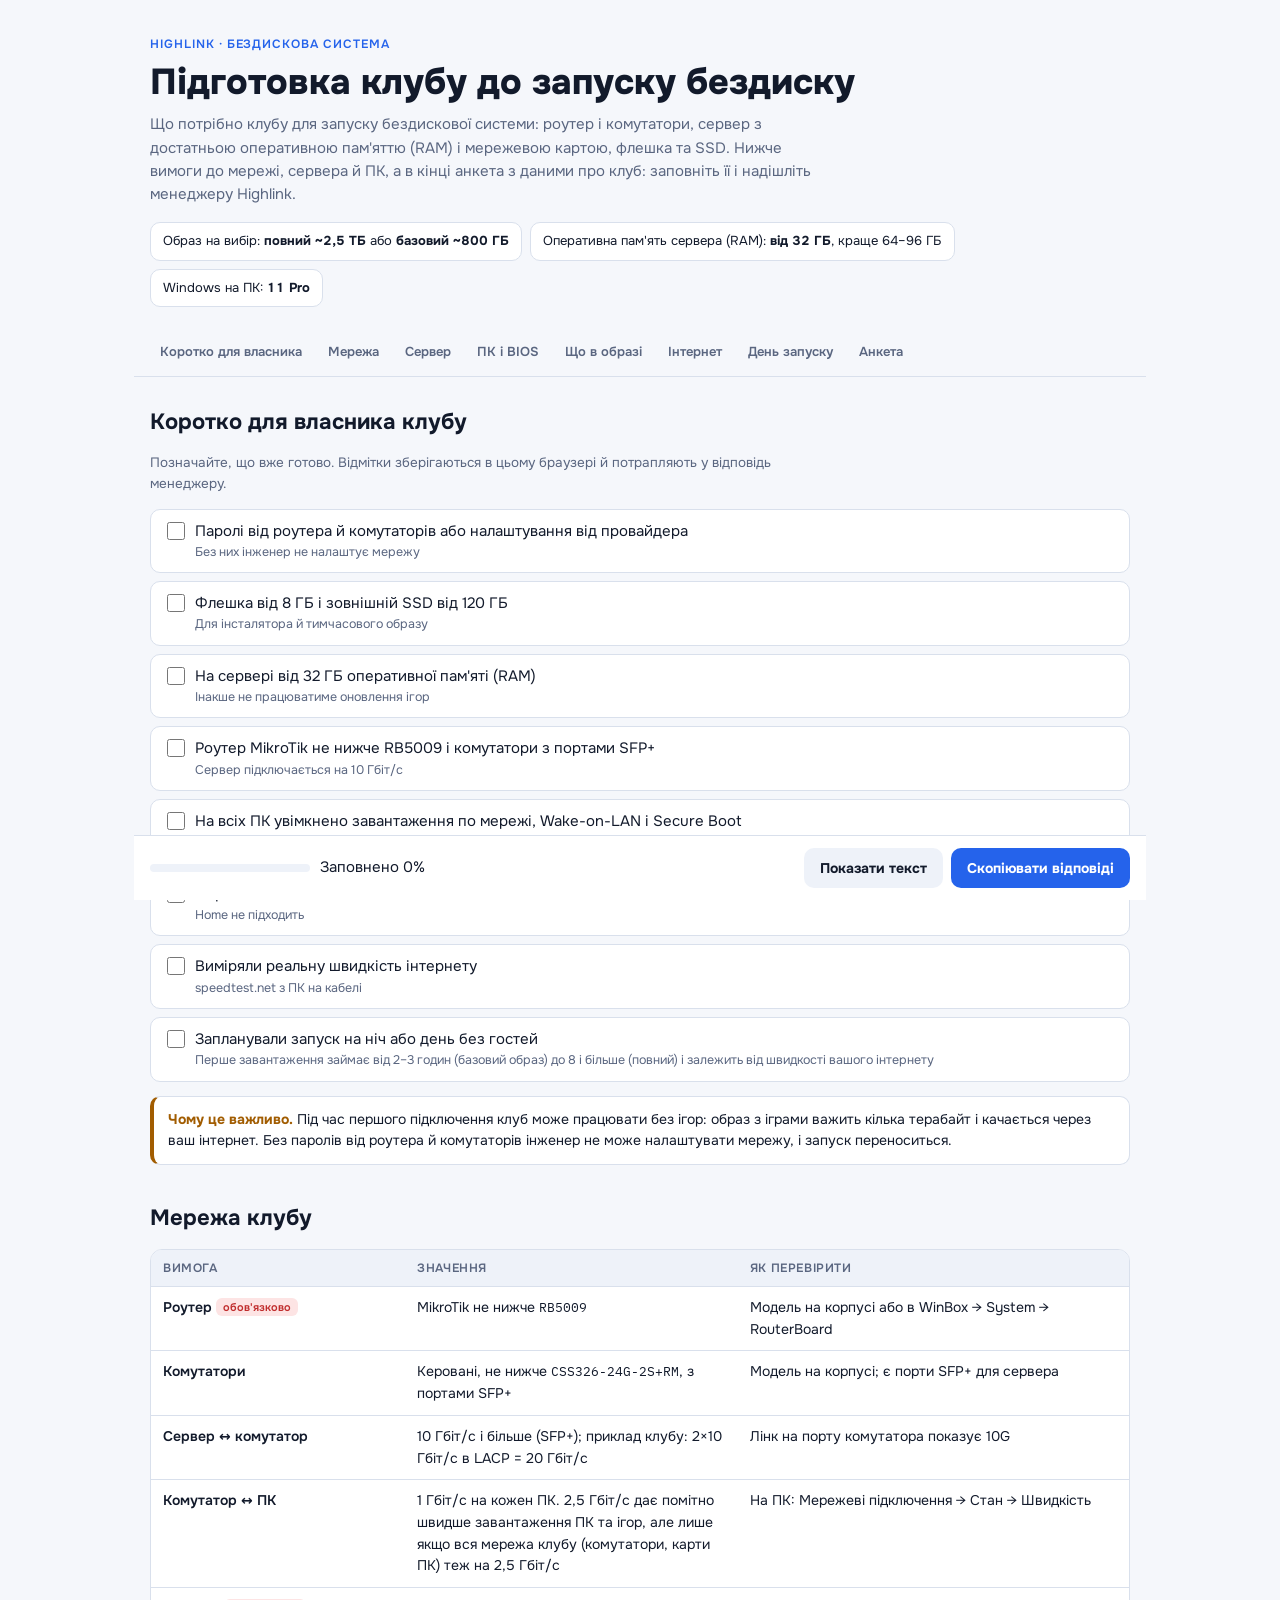
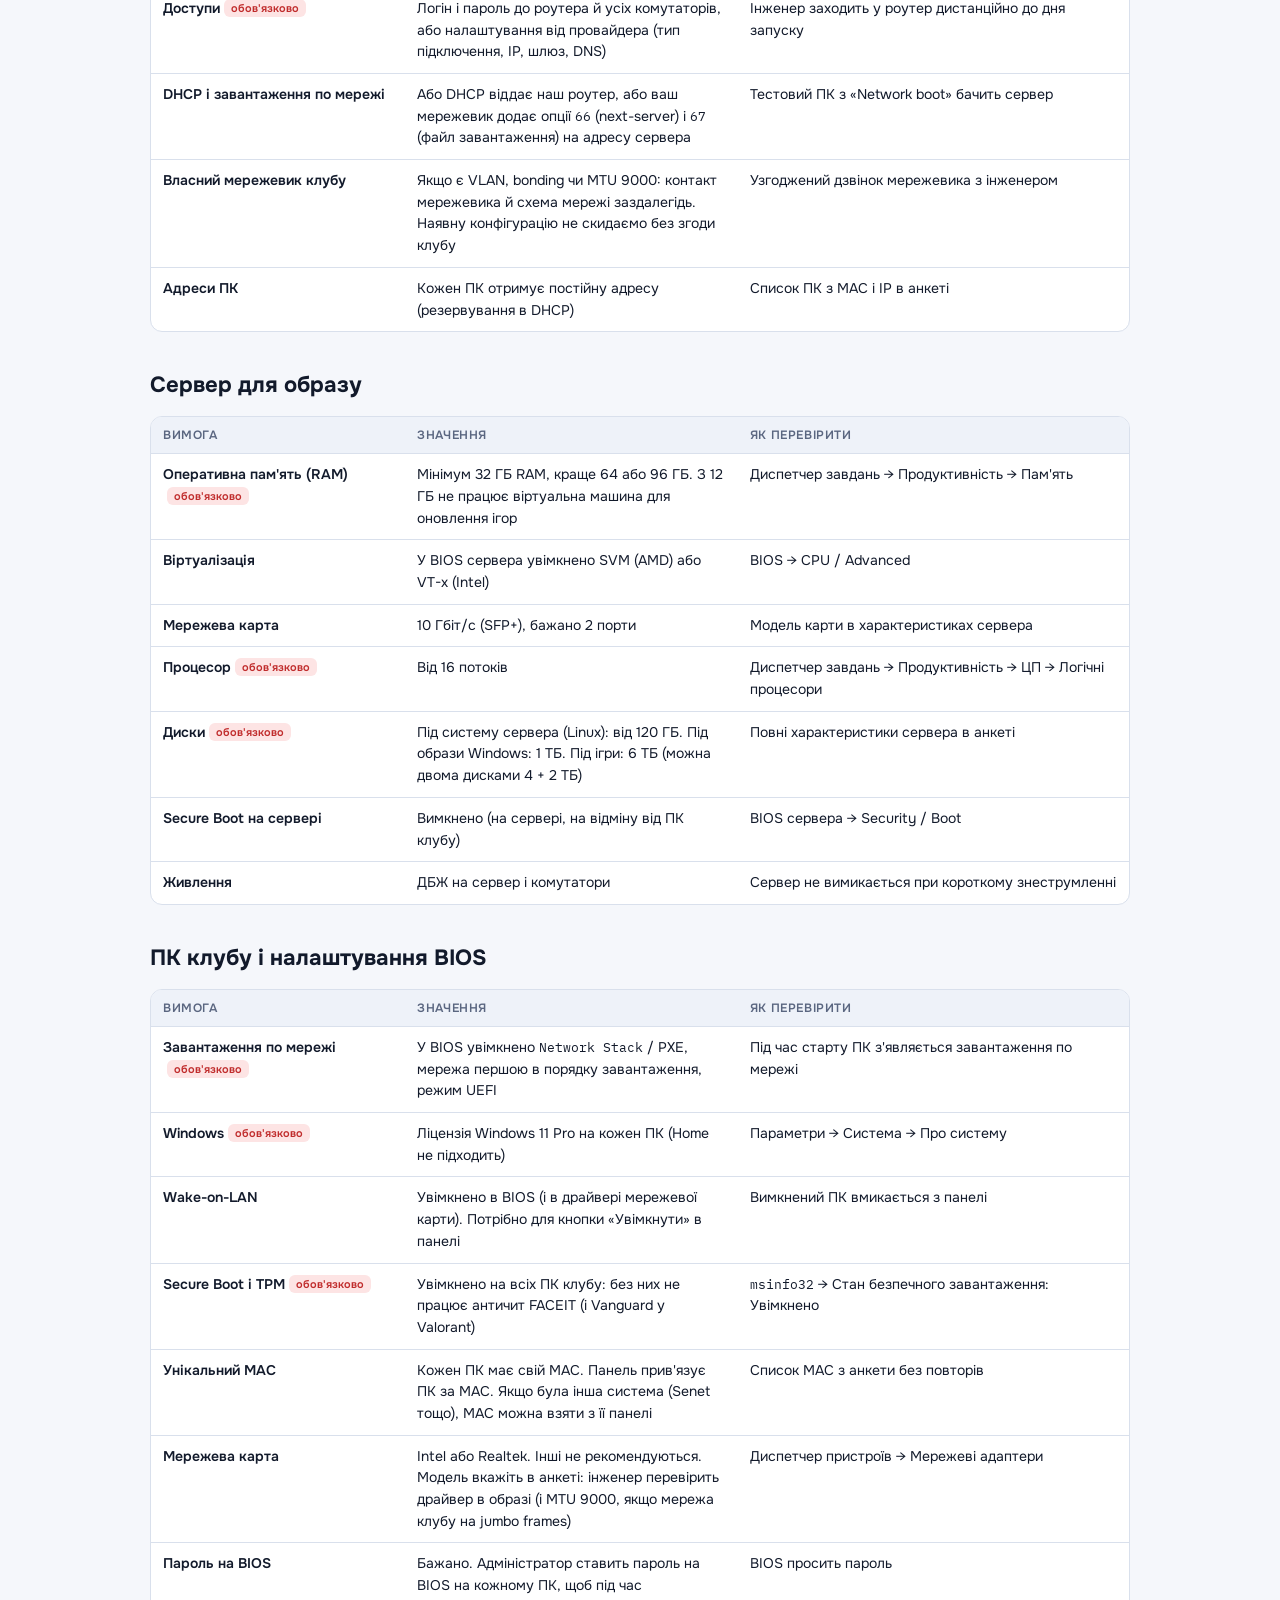
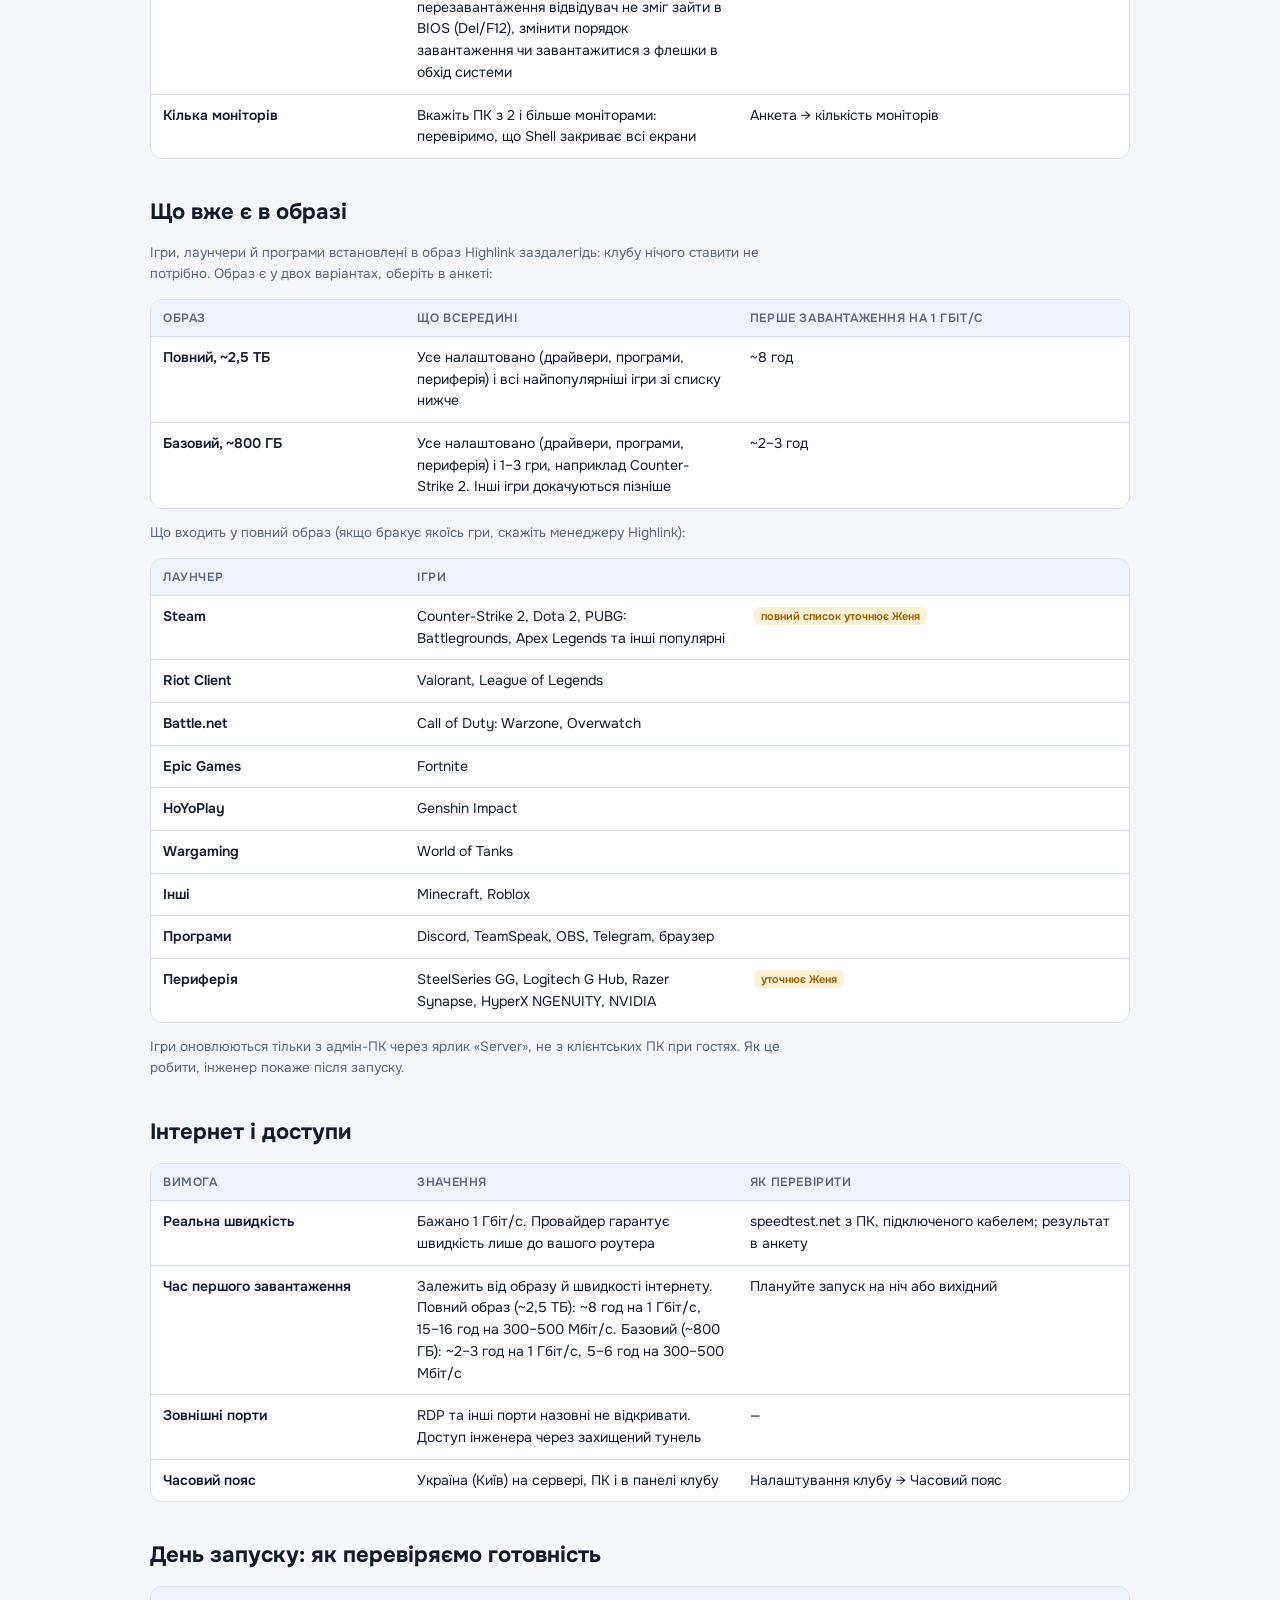
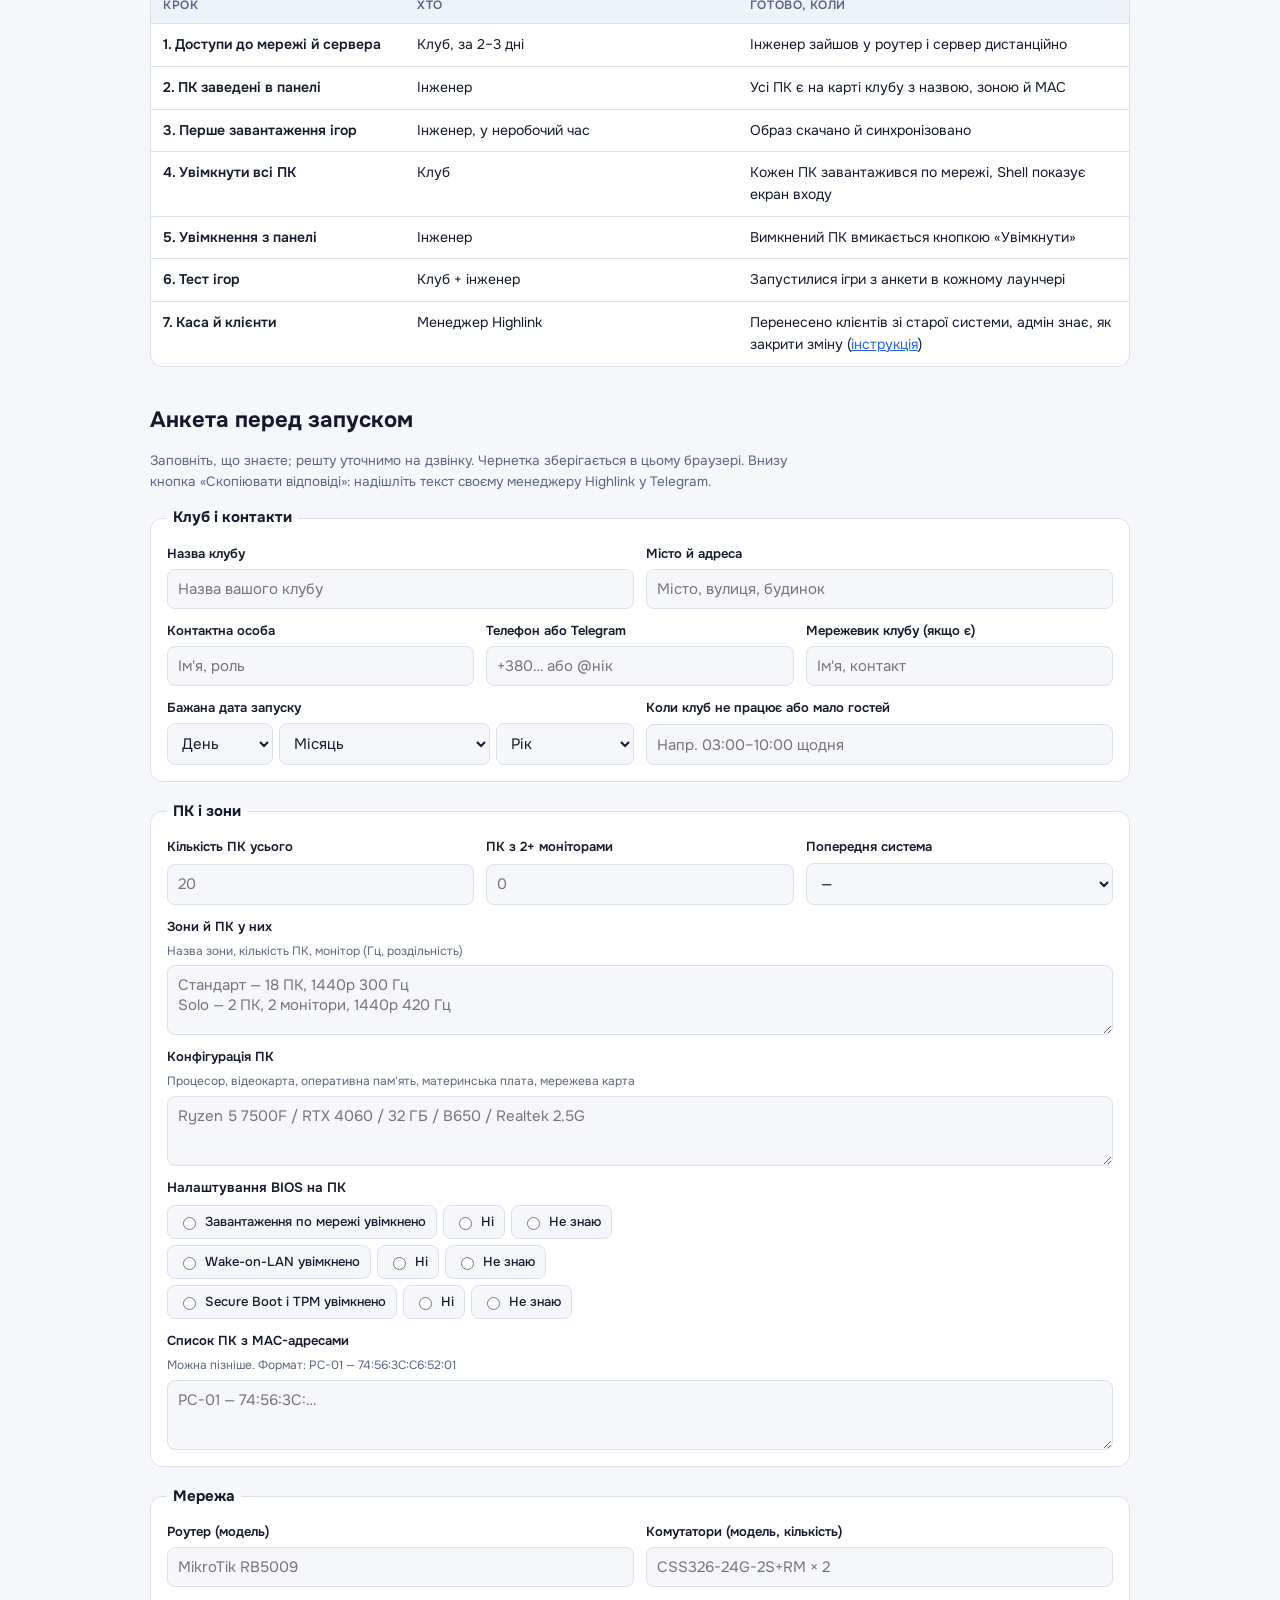
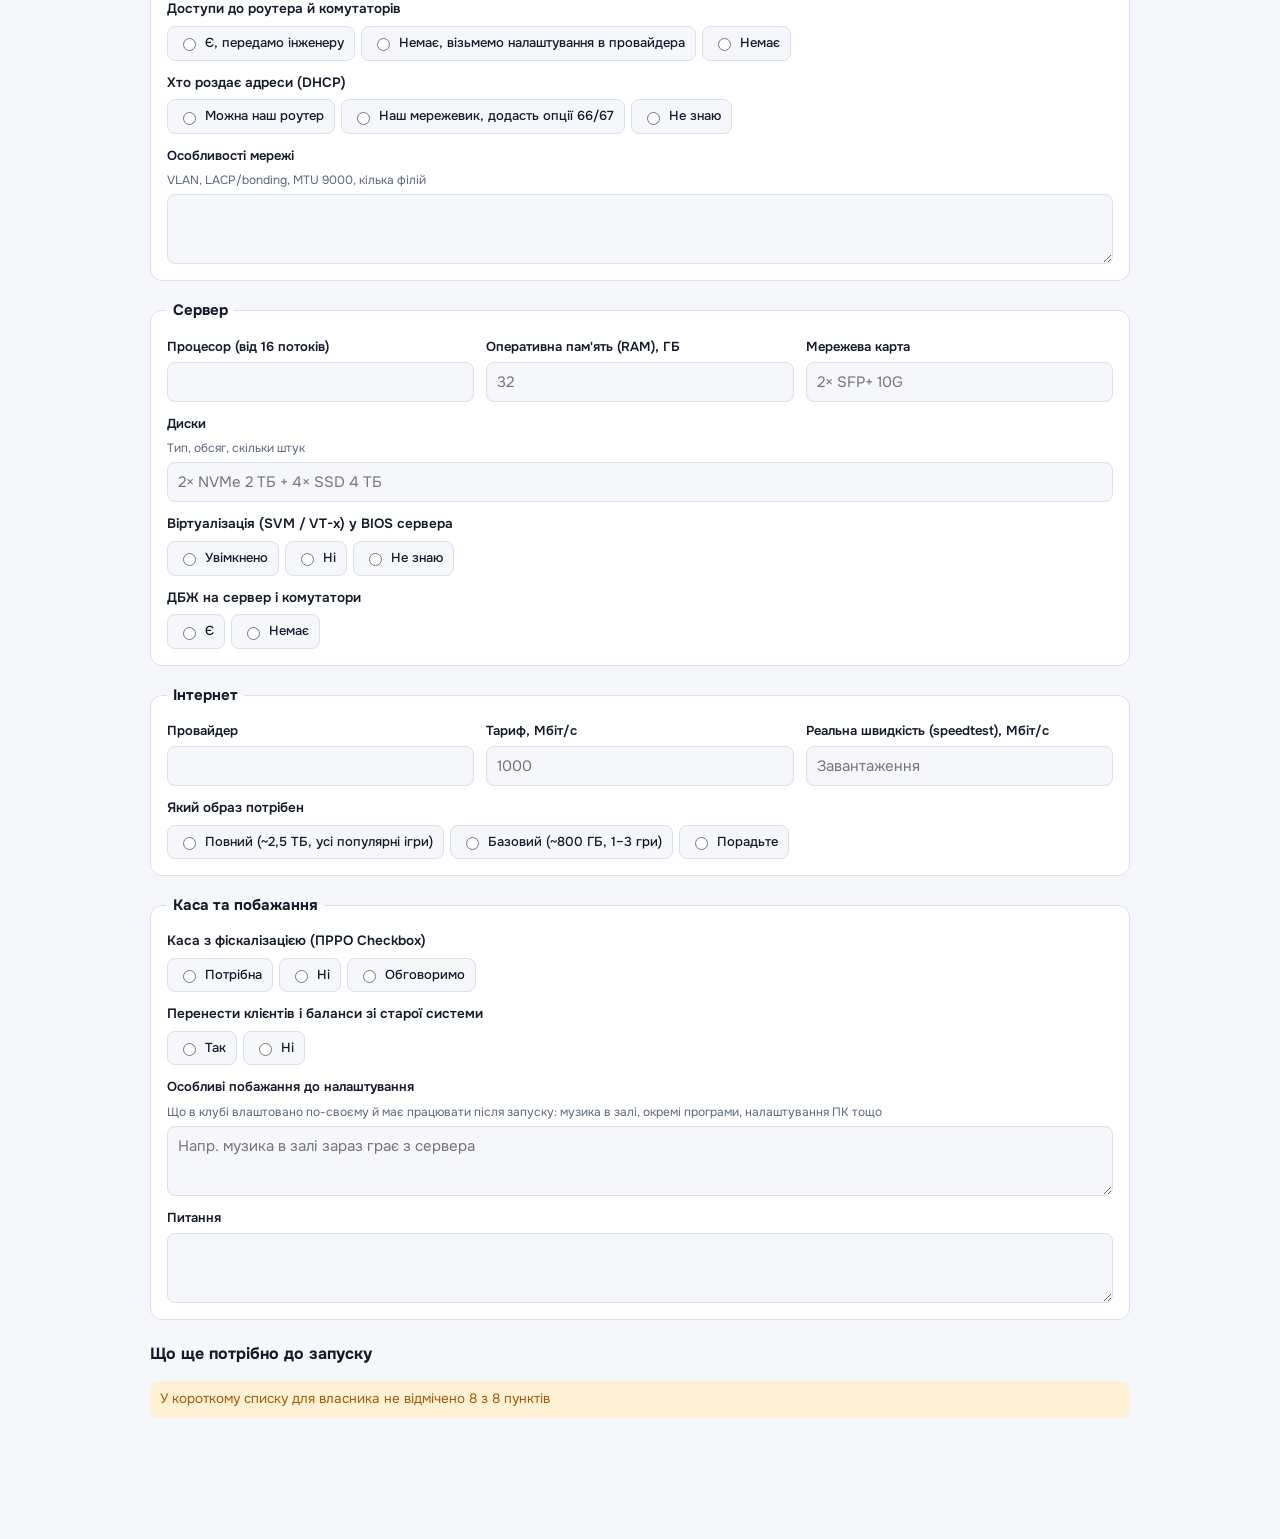
==== commit 75d544b8: "розділ 10: в анкеті прибрано «Додаткові ігри» й «Програми периферії»; вибір образу в «Інтернеті» Co-" ====
--- a/diskless-launch.html
+++ b/diskless-launch.html
@@ -167,7 +167,7 @@
       <tr><td>Повний, ~2,5 ТБ</td><td>Усе налаштовано (драйвери, програми, периферія) і всі найпопулярніші ігри зі списку нижче</td><td>~8 год</td></tr>
       <tr><td>Базовий, ~800 ГБ</td><td>Усе налаштовано (драйвери, програми, периферія) і 1–3 гри, наприклад Counter-Strike 2. Інші ігри докачуються пізніше</td><td>~2–3 год</td></tr>
     </tbody></table></div>
-  <p class="note">Що входить у повний образ (якщо бракує якоїсь гри, допишіть її в анкеті в полі «Додаткові ігри»):</p>
+  <p class="note">Що входить у повний образ (якщо бракує якоїсь гри, скажіть менеджеру Highlink):</p>
   <div class="tbl"><table>
     <thead><tr><th>Лаунчер</th><th>Ігри</th><th></th></tr></thead>
     <tbody>
@@ -282,14 +282,13 @@
         <label class="f">Тариф, Мбіт/с<input id="plan" type="number" min="0" placeholder="1000"></label>
         <label class="f">Реальна швидкість (speedtest), Мбіт/с<input id="speed" type="number" min="0" placeholder="Завантаження"></label>
       </div>
-    </fieldset>
-
-    <fieldset><legend>Ігри, програми, каса</legend>
-      <label class="f">Додаткові ігри (необов'язково)<span class="h">Лише те, чого немає в списку «Що вже є в образі»</span><textarea id="games" placeholder="Steam: CS2, Dota 2, PUBG&#10;Riot: Valorant, LoL&#10;Battle.net: Warzone, Overwatch"></textarea></label>
-      <label class="f">Програми периферії та інше<input id="soft" type="text" placeholder="SteelSeries GG, Discord, OBS, TeamSpeak"></label>
+    
       <div class="q">Який образ потрібен
         <div class="yn"><label><input type="radio" name="img" value="full">Повний (~2,5 ТБ, усі популярні ігри)</label><label><input type="radio" name="img" value="base">Базовий (~800 ГБ, 1–3 гри)</label><label><input type="radio" name="img" value="?">Порадьте</label></div>
       </div>
+    </fieldset>
+
+    <fieldset><legend>Каса та побажання</legend>
       <div class="q">Каса з фіскалізацією (ПРРО Checkbox)
         <div class="yn"><label><input type="radio" name="fisc" value="yes">Потрібна</label><label><input type="radio" name="fisc" value="no">Ні</label><label><input type="radio" name="fisc" value="?">Обговоримо</label></div>
       </div>
@@ -388,7 +387,7 @@
 ``,`Мережа`,L('Роутер',v('router')),L('Комутатори',v('switches')),L('Доступи',yn('access')),L('DHCP',yn('dhcp')),L('Особливості',v('netnotes')),
 ``,`Сервер`,L('Процесор',v('srvcpu')),L('Пам\'ять, ГБ',v('srvram')),L('Мережева карта',v('srvnic')),L('Диски',v('srvdisk')),L('Віртуалізація',yn('svm')),L('ДБЖ',yn('ups')),
 ``,`Інтернет`,L('Провайдер',v('isp')),L('Тариф, Мбіт/с',v('plan')),L('Реальна швидкість, Мбіт/с',v('speed')),
-``,`Ігри і каса`,L('Додаткові ігри',v('games')),L('Програми',v('soft')),L('Образ',({full:'повний ~2,5 ТБ',base:'базовий ~800 ГБ','?':'порадьте'})[S.img]||'—'),L('Фіскалізація',yn('fisc')),L('Перенесення клієнтів',yn('migr')),L('Особливі побажання',v('special')),L('Питання',v('notes')),
+``,`Образ і каса`,L('Образ',({full:'повний ~2,5 ТБ',base:'базовий ~800 ГБ','?':'порадьте'})[S.img]||'—'),L('Фіскалізація',yn('fisc')),L('Перенесення клієнтів',yn('migr')),L('Особливі побажання',v('special')),L('Питання',v('notes')),
 ``,`Готово з короткого списку: ${OWNER.filter(([k])=>S['oc_'+k]).map(([,t])=>'✓ '+t).join('; ')||'—'}`,
 ``,`Що ще потрібно:`, ...issues().map(([l,t])=>(l==='bad'?'❗ ':l==='warn'?'⚠ ':'✓ ')+t)
   ].join('\n');
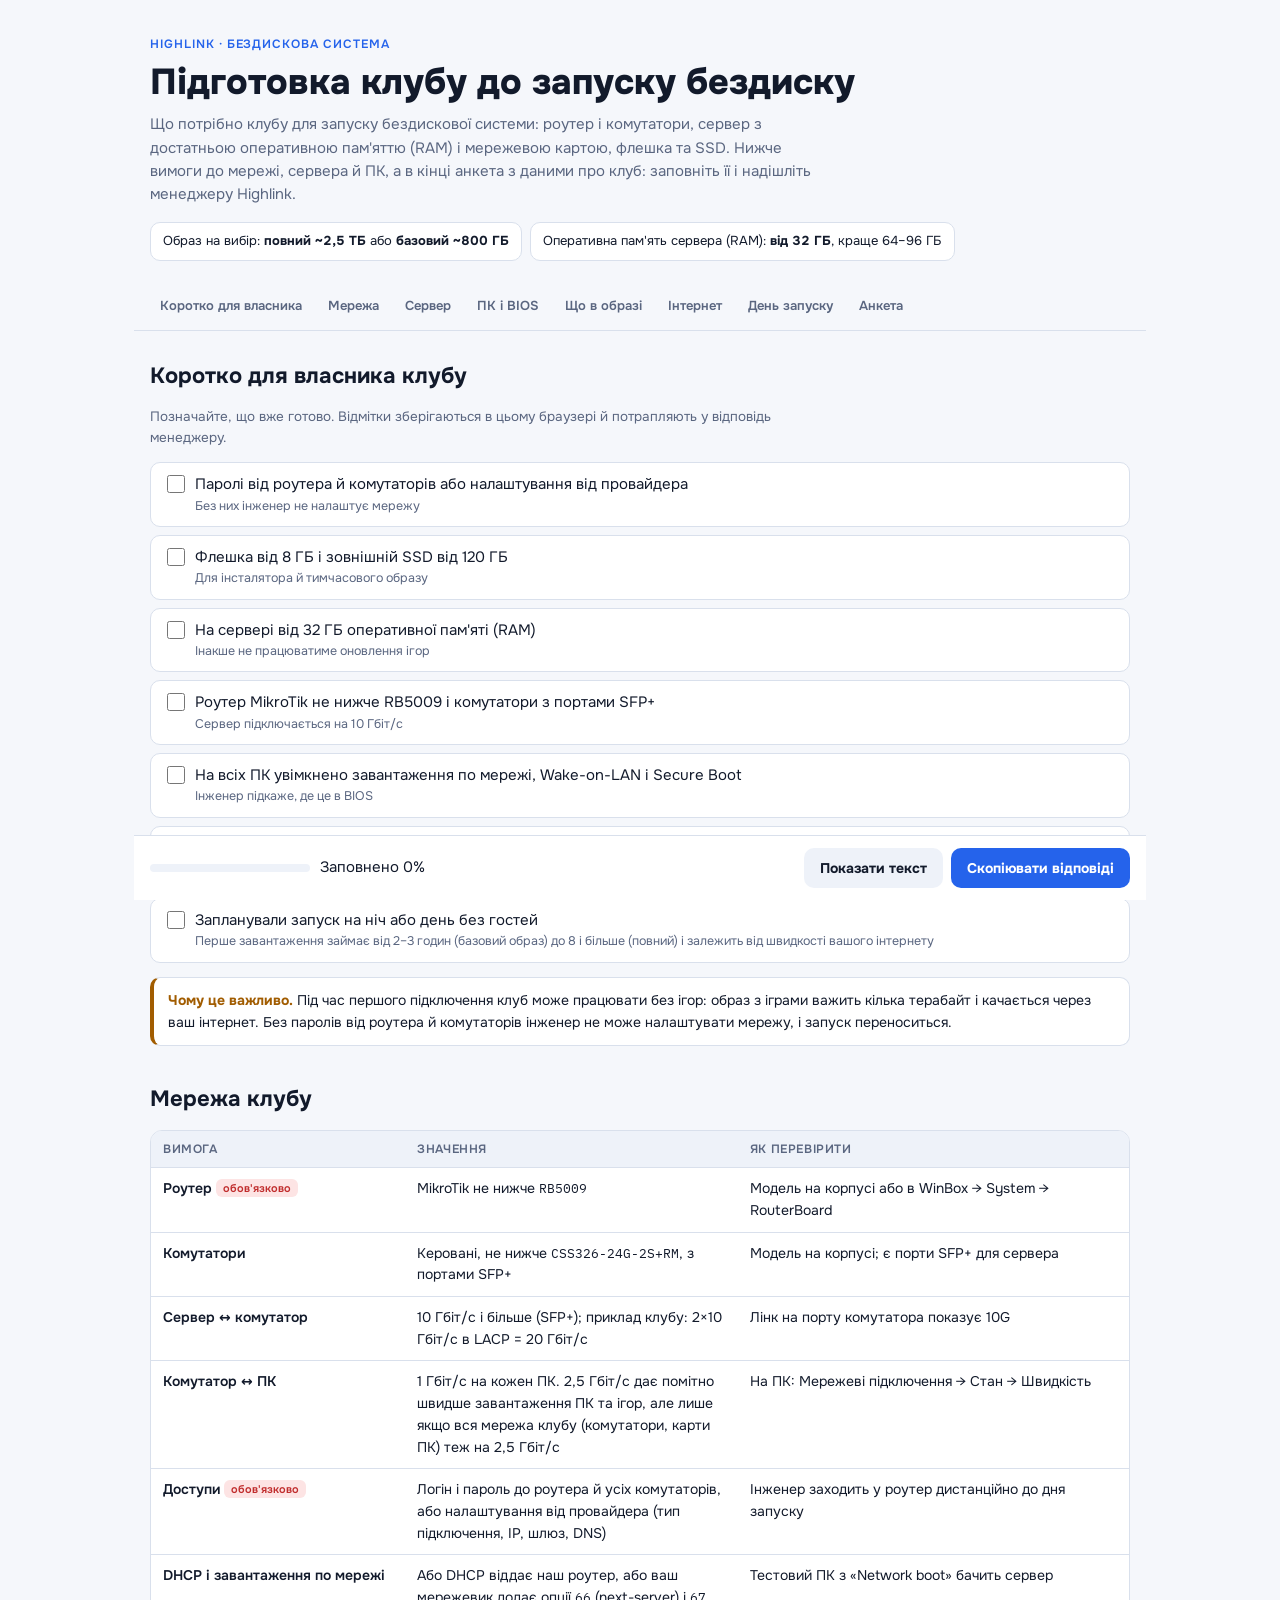
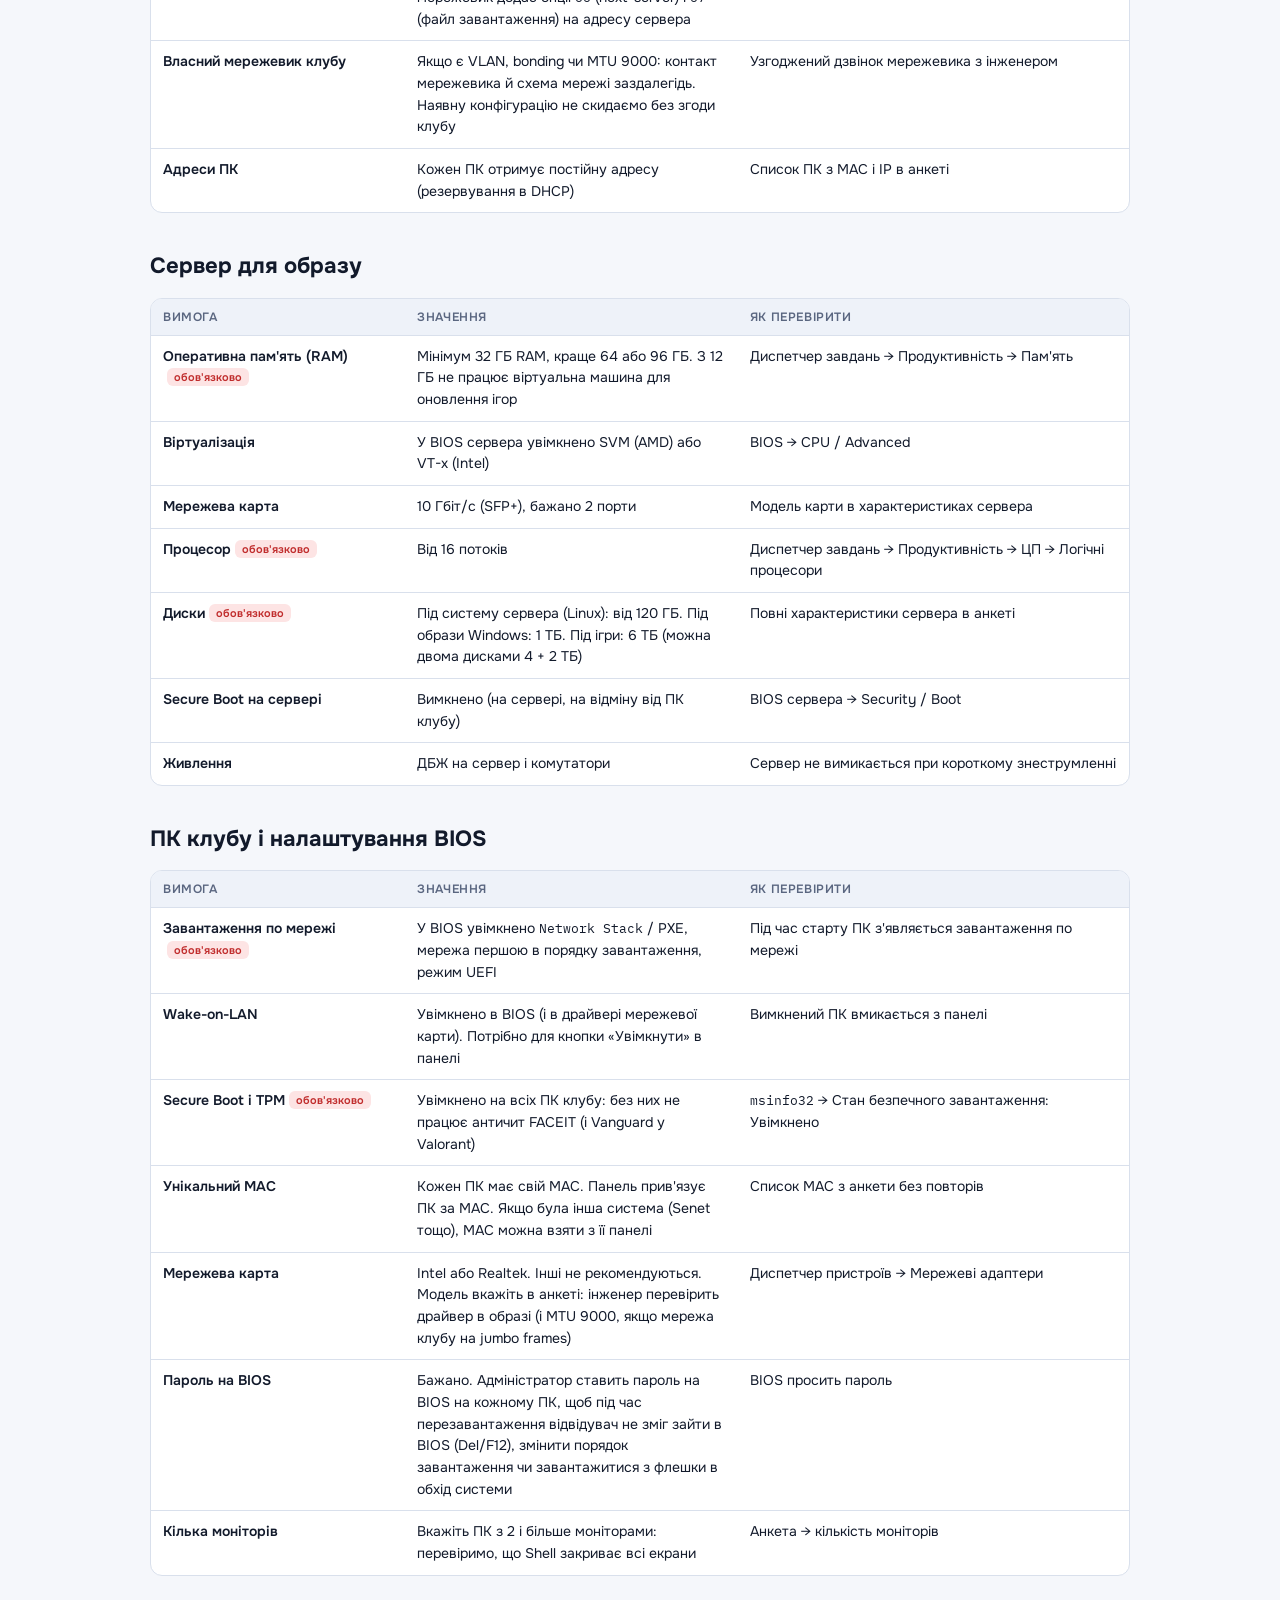
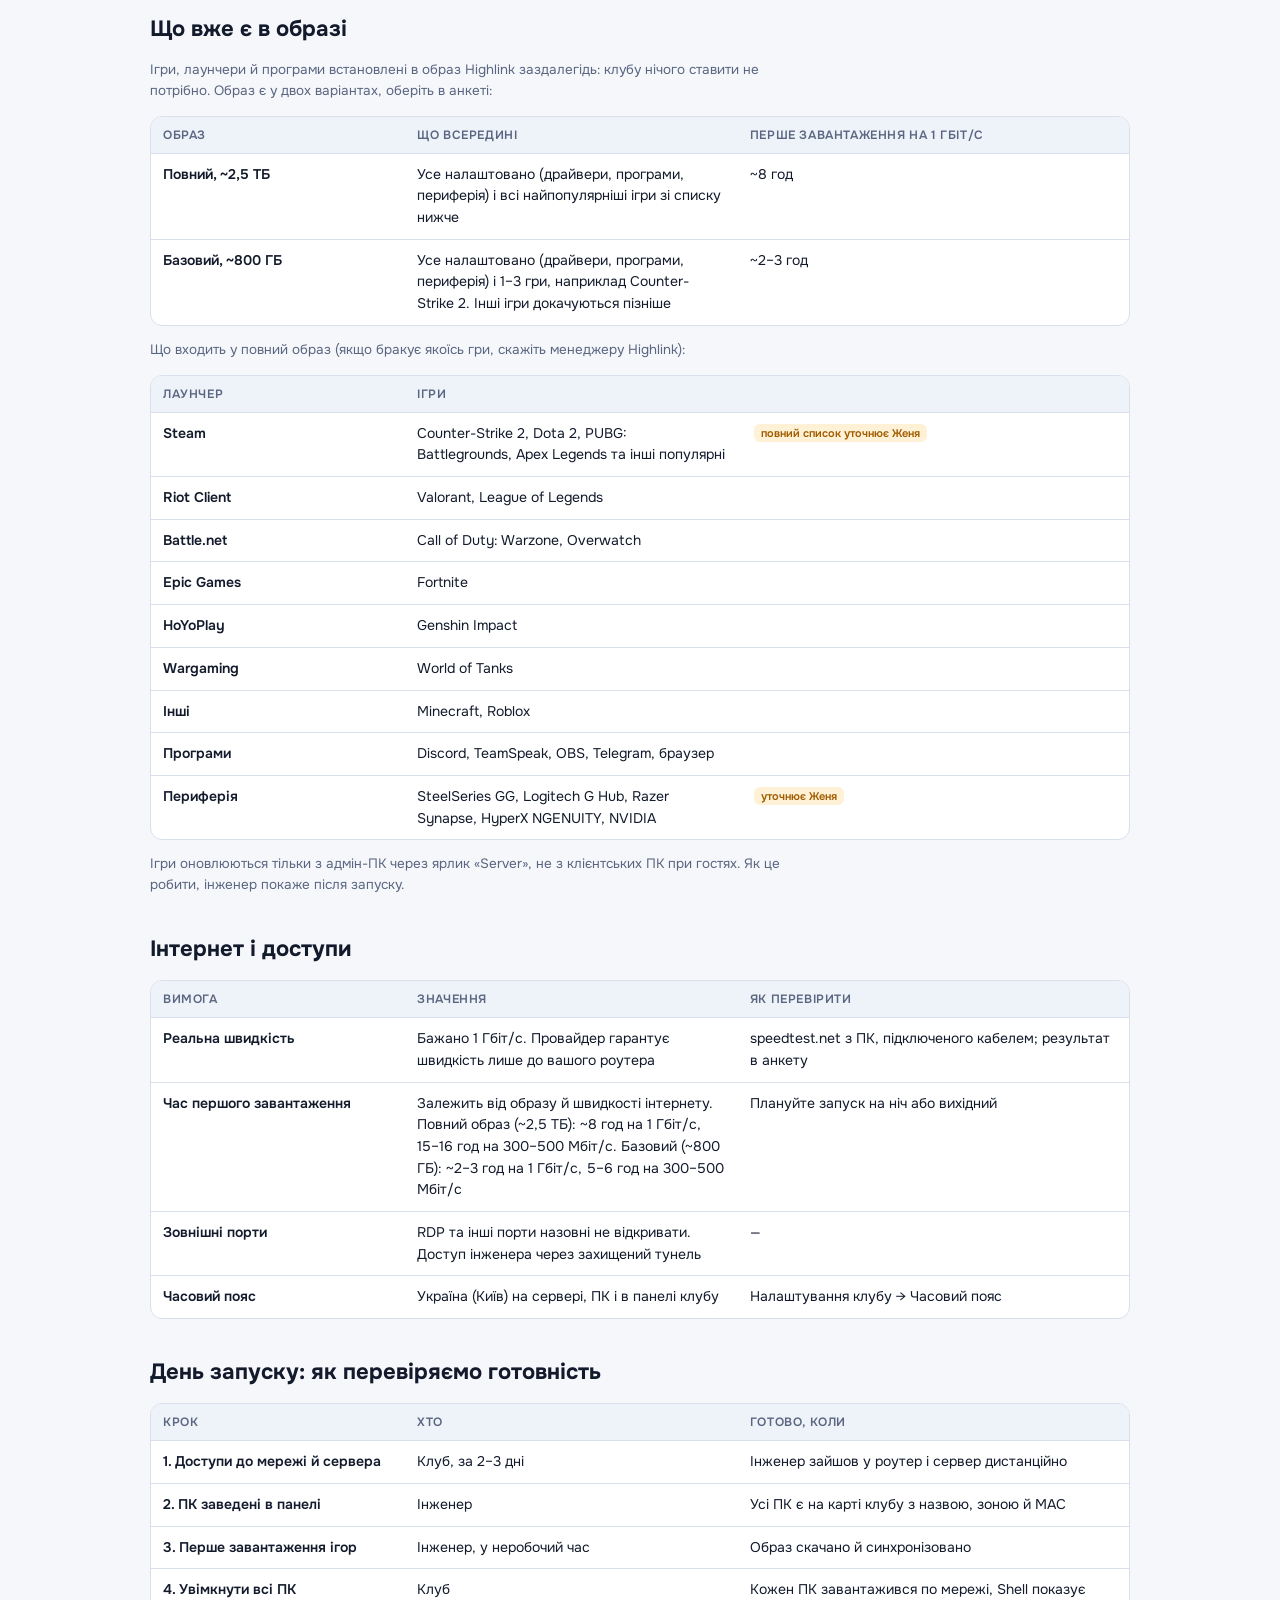
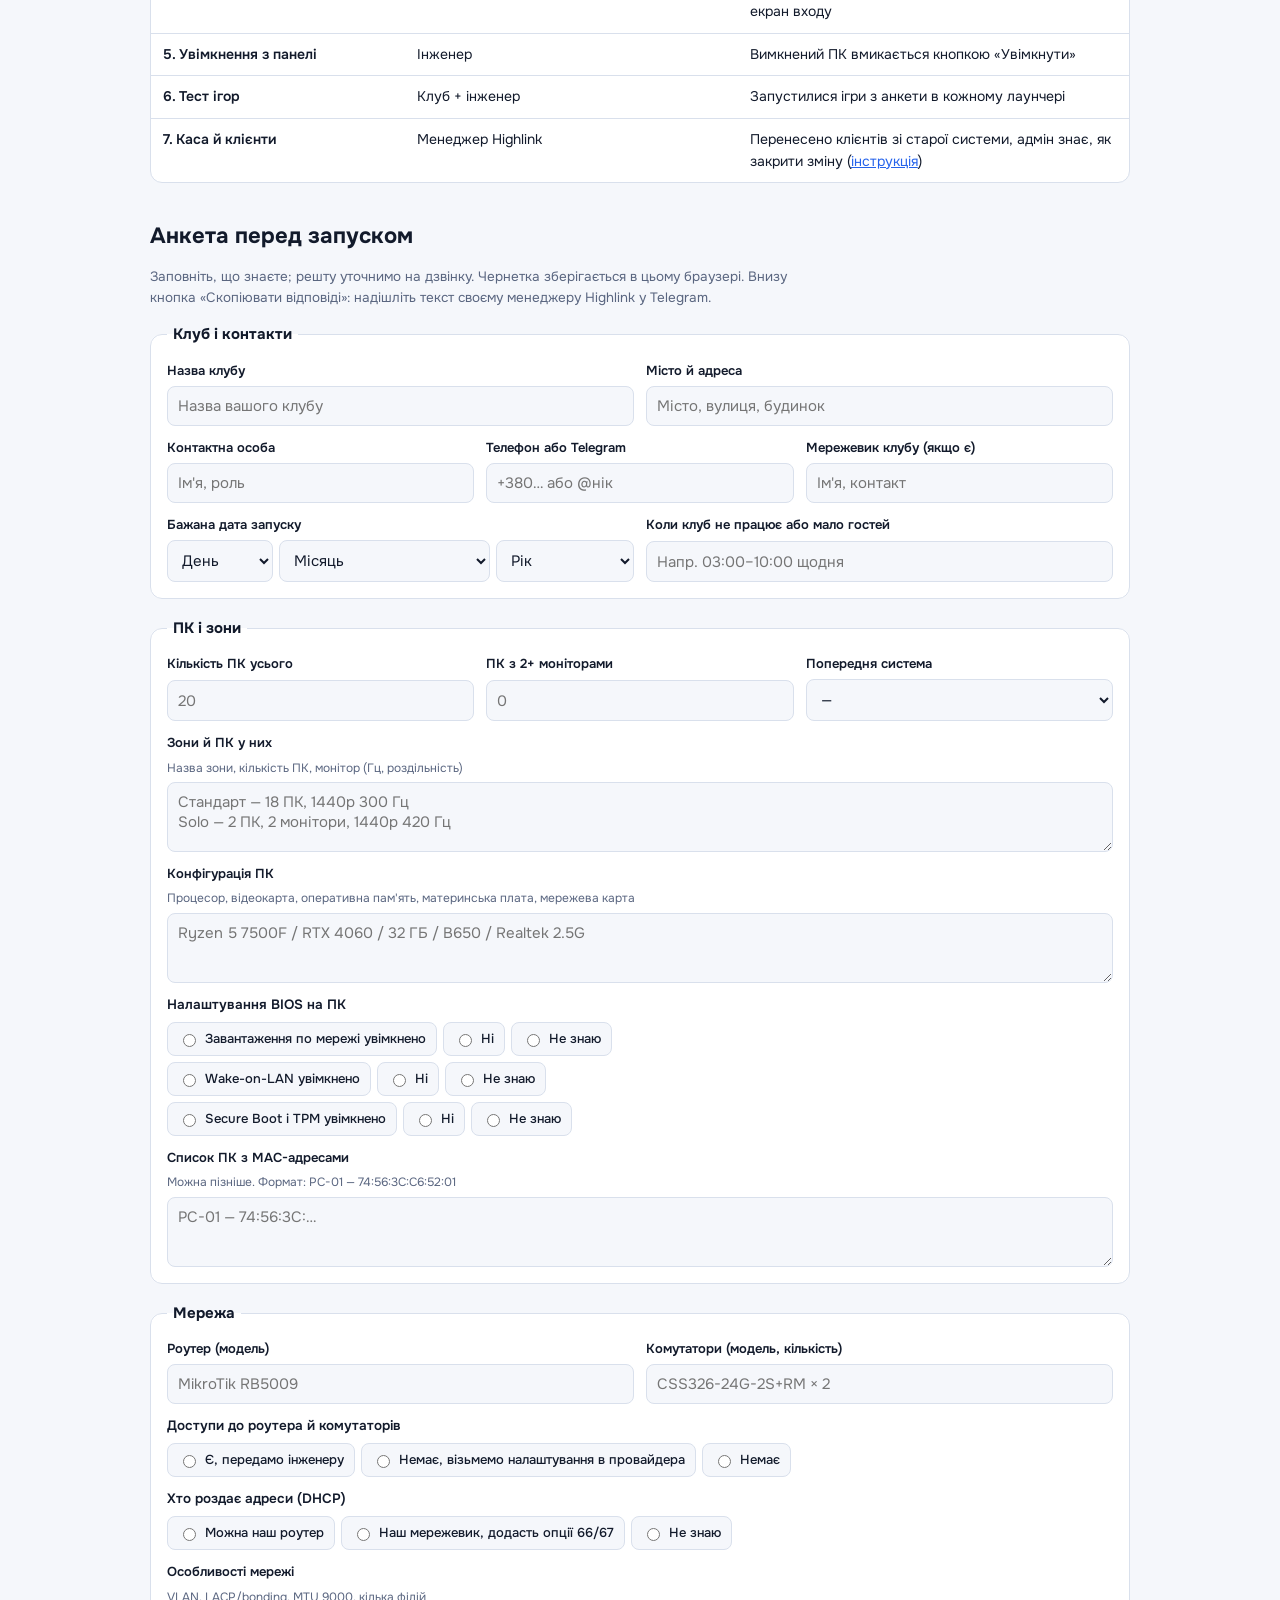
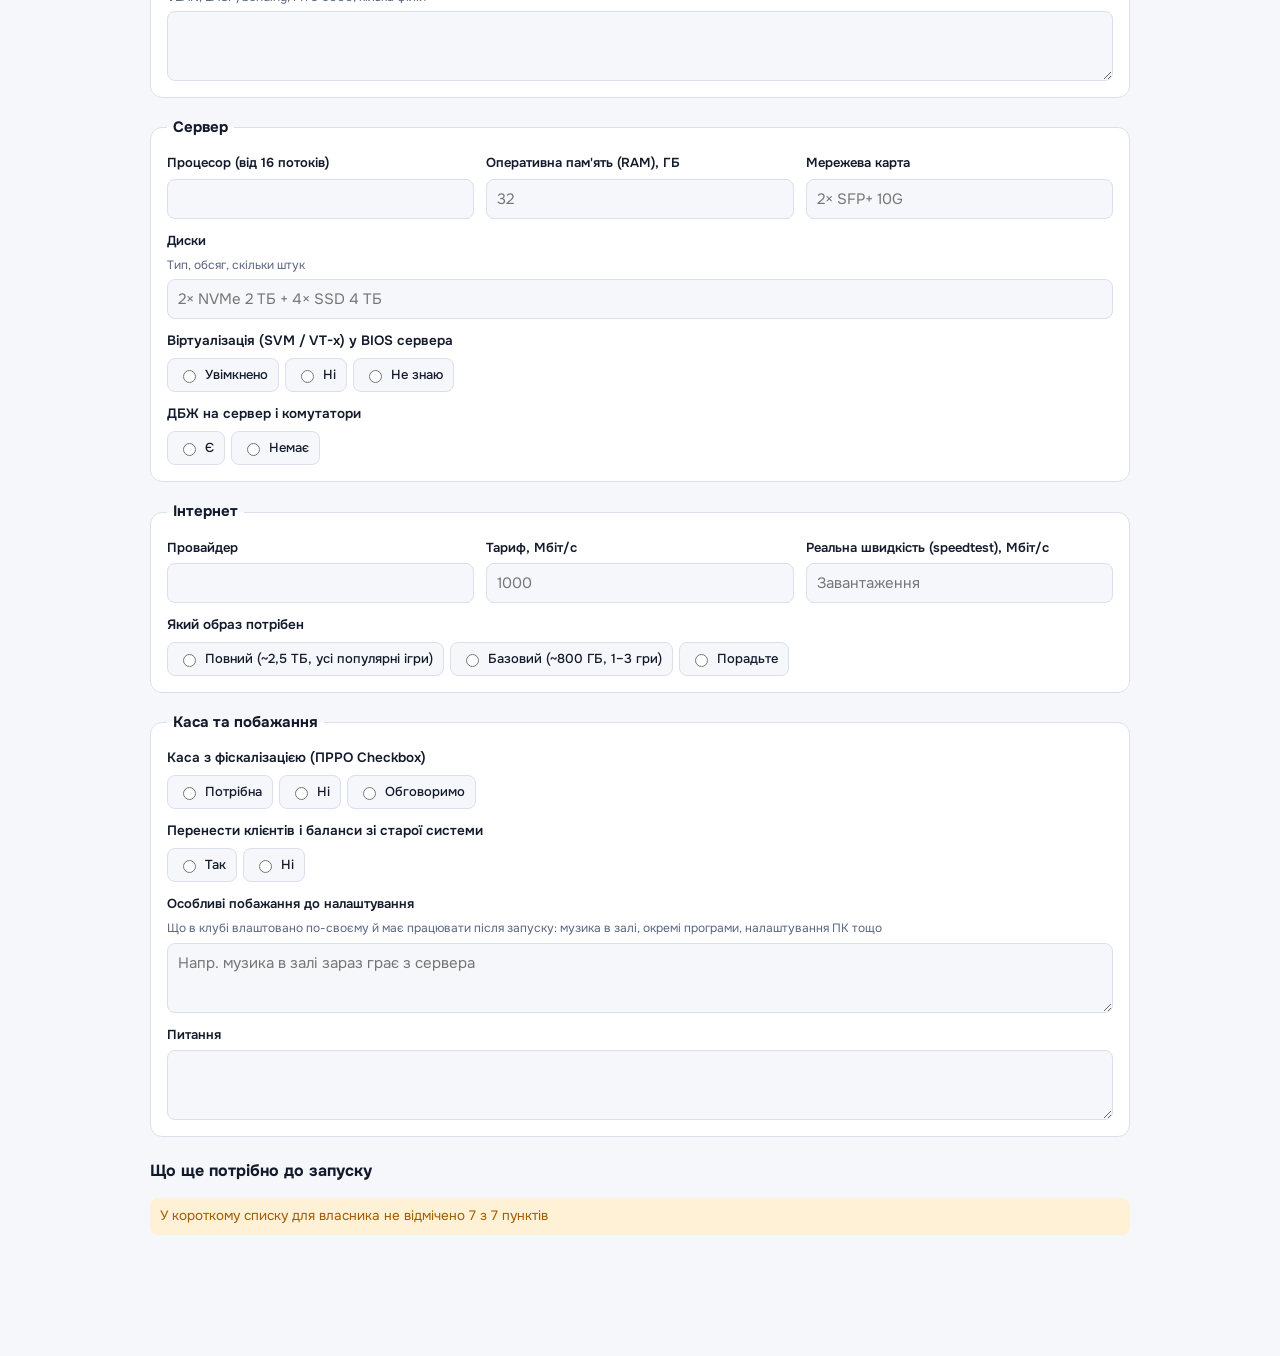
==== commit 4b5f18b4: "розділ 10: прибрано згадки ліцензії Windows Co-Authored-By: Claude Opus 5.5 <noreply@anthropic.com>" ====
--- a/diskless-launch.html
+++ b/diskless-launch.html
@@ -96,7 +96,6 @@
   <div class="facts">
     <div class="fact">Образ на вибір: <b>повний ~2,5 ТБ</b> або <b>базовий ~800 ГБ</b></div>
     <div class="fact">Оперативна пам'ять сервера (RAM): <b>від 32 ГБ</b>, краще 64–96 ГБ</div>
-    <div class="fact">Windows на ПК: <b>11 Pro</b></div>
   </div>
 </header>
 
@@ -148,7 +147,6 @@
     <thead><tr><th>Вимога</th><th>Значення</th><th>Як перевірити</th></tr></thead>
     <tbody>
       <tr><td>Завантаження по мережі<span class="tag must">обов'язково</span></td><td>У BIOS увімкнено <span class="mono">Network Stack</span> / PXE, мережа першою в порядку завантаження, режим UEFI</td><td>Під час старту ПК з'являється завантаження по мережі</td></tr>
-      <tr><td>Windows<span class="tag must">обов'язково</span></td><td>Ліцензія Windows 11 Pro на кожен ПК (Home не підходить)</td><td>Параметри → Система → Про систему</td></tr>
       <tr><td>Wake-on-LAN</td><td>Увімкнено в BIOS (і в драйвері мережевої карти). Потрібно для кнопки «Увімкнути» в панелі</td><td>Вимкнений ПК вмикається з панелі</td></tr>
       <tr><td>Secure Boot і TPM<span class="tag must">обов'язково</span></td><td>Увімкнено на всіх ПК клубу: без них не працює античит FACEIT (і Vanguard у Valorant)</td><td><span class="mono">msinfo32</span> → Стан безпечного завантаження: Увімкнено</td></tr>
       <tr><td>Унікальний MAC</td><td>Кожен ПК має свій MAC. Панель прив'язує ПК за MAC. Якщо була інша система (Senet тощо), MAC можна взяти з її панелі</td><td>Список MAC з анкети без повторів</td></tr>
@@ -322,7 +320,6 @@
  ['ram','На сервері від 32 ГБ оперативної пам\'яті (RAM)','Інакше не працюватиме оновлення ігор'],
  ['net','Роутер MikroTik не нижче RB5009 і комутатори з портами SFP+','Сервер підключається на 10 Гбіт/с'],
  ['bios','На всіх ПК увімкнено завантаження по мережі, Wake-on-LAN і Secure Boot','Інженер підкаже, де це в BIOS'],
- ['win','Ліцензія Windows 11 Pro','Home не підходить'],
  ['speed','Виміряли реальну швидкість інтернету','speedtest.net з ПК на кабелі'],
  ['time','Запланували запуск на ніч або день без гостей','Перше завантаження займає від 2–3 годин (базовий образ) до 8 і більше (повний) і залежить від швидкості вашого інтернету'],
 ];
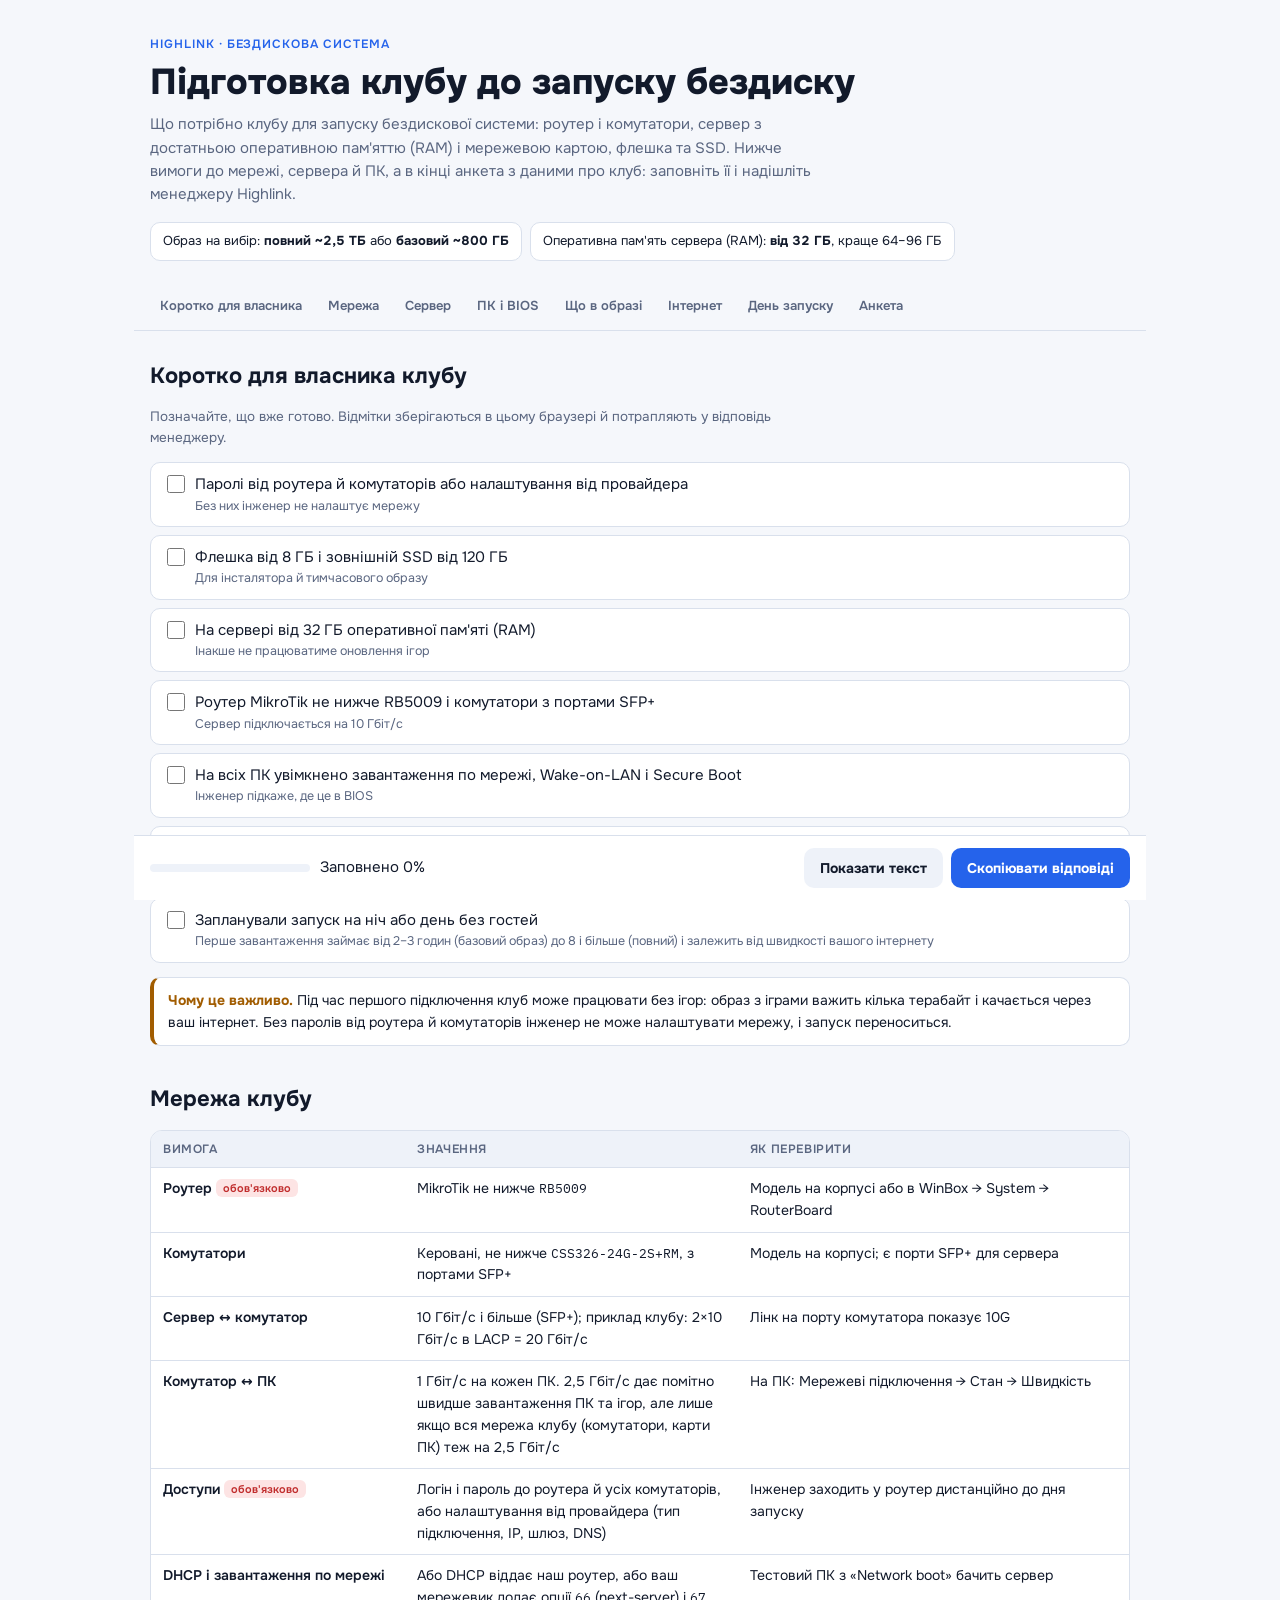
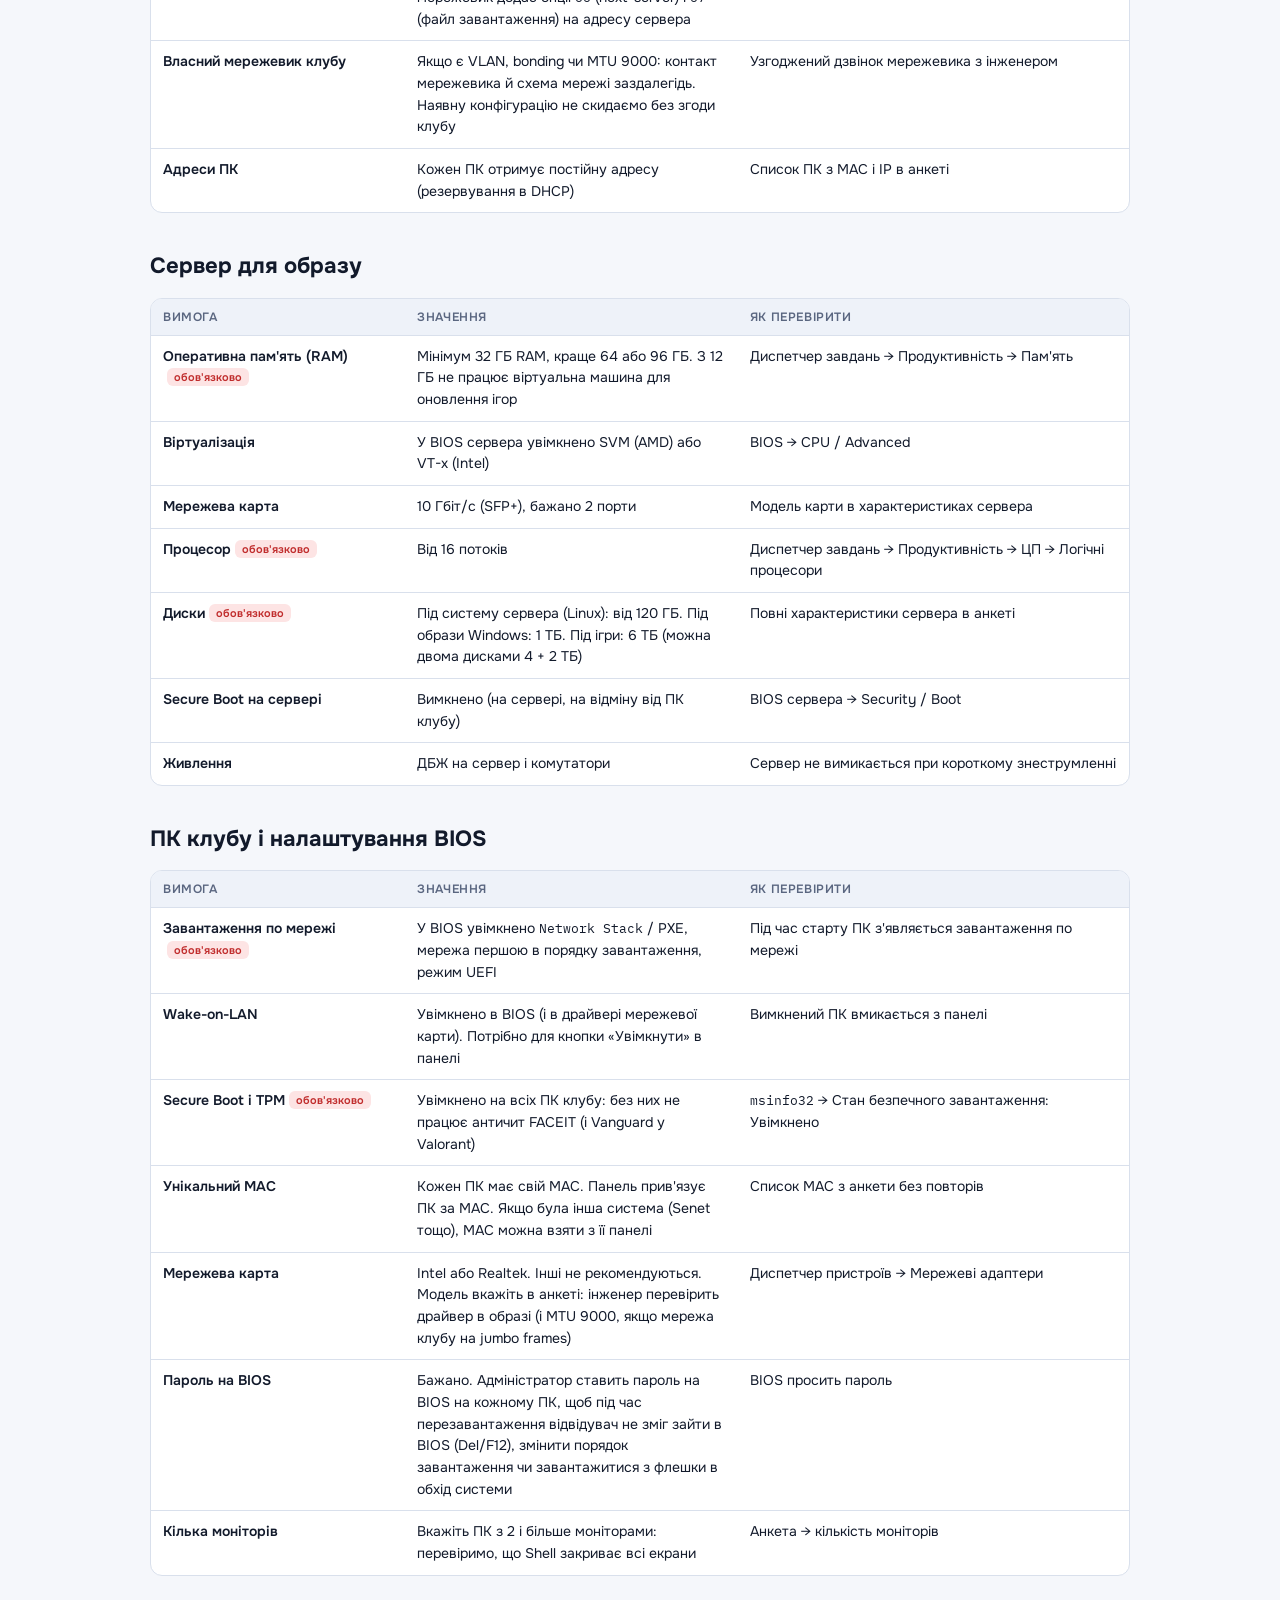
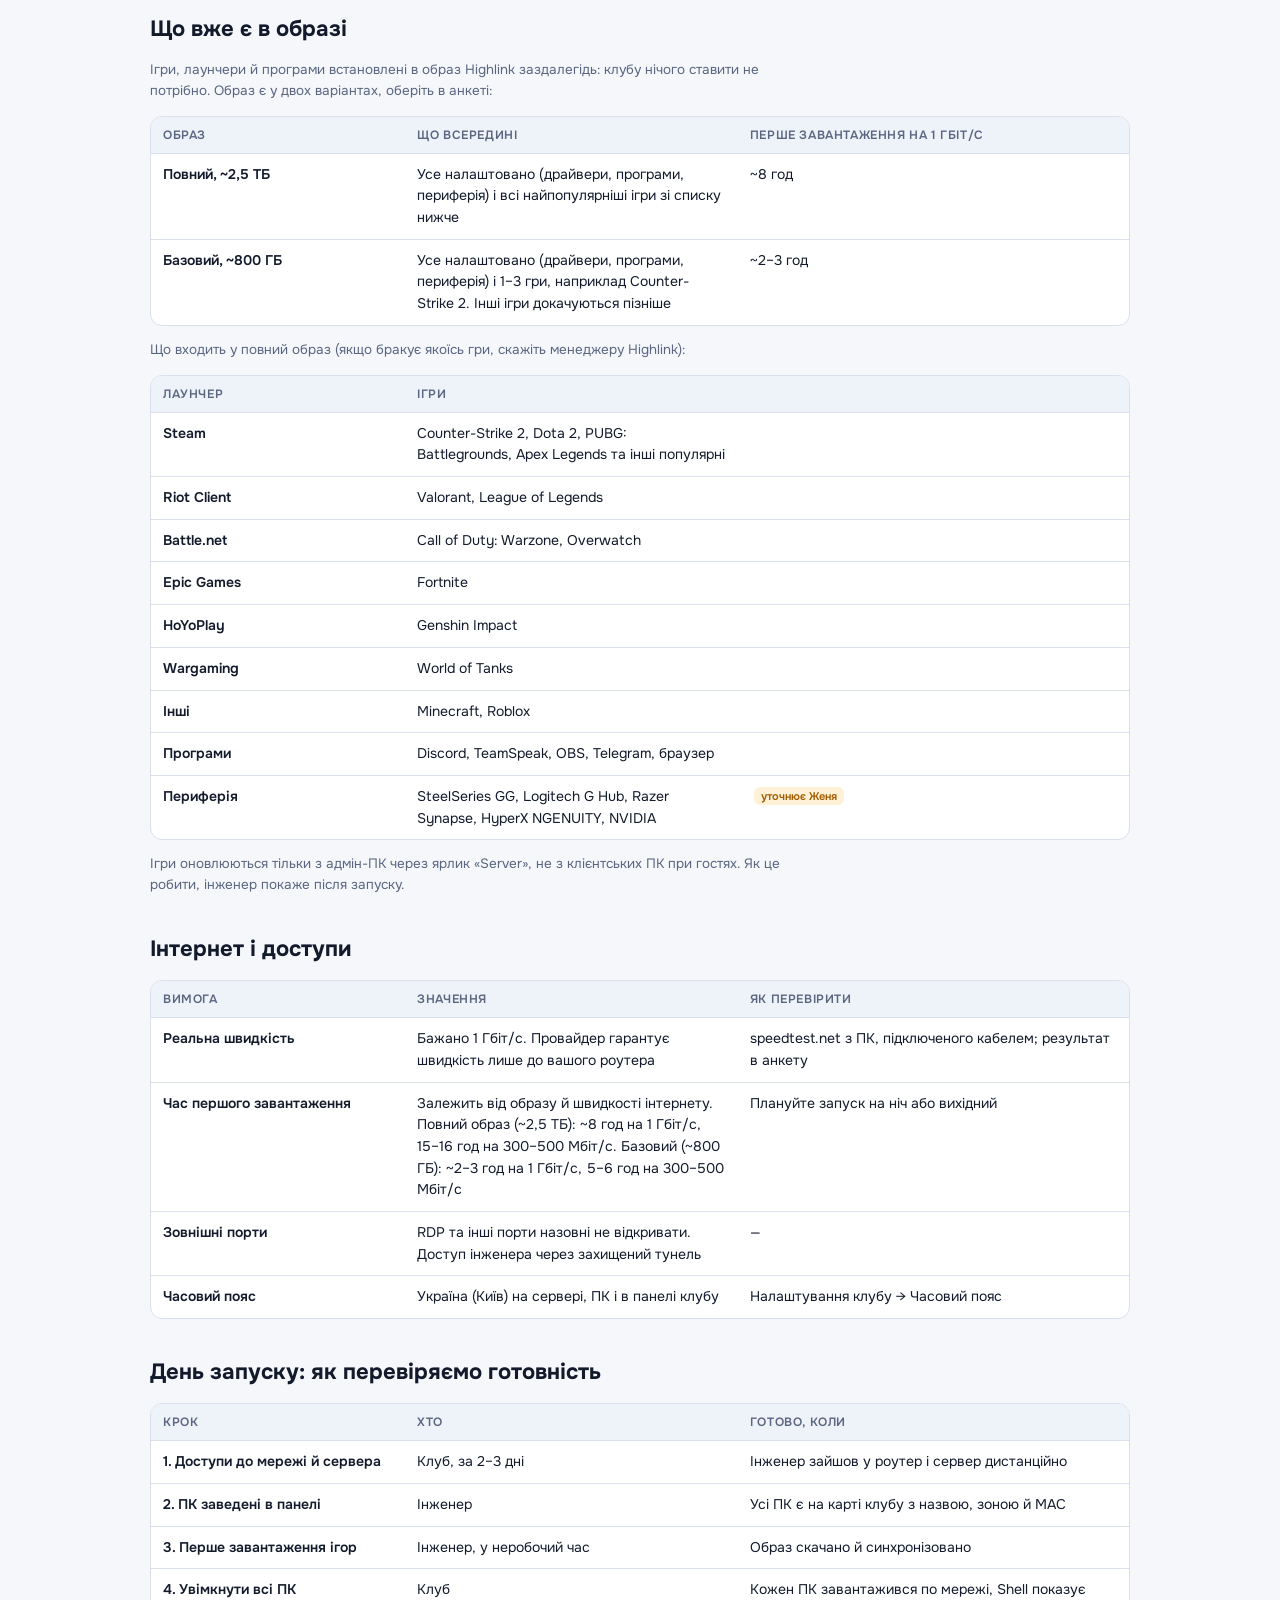
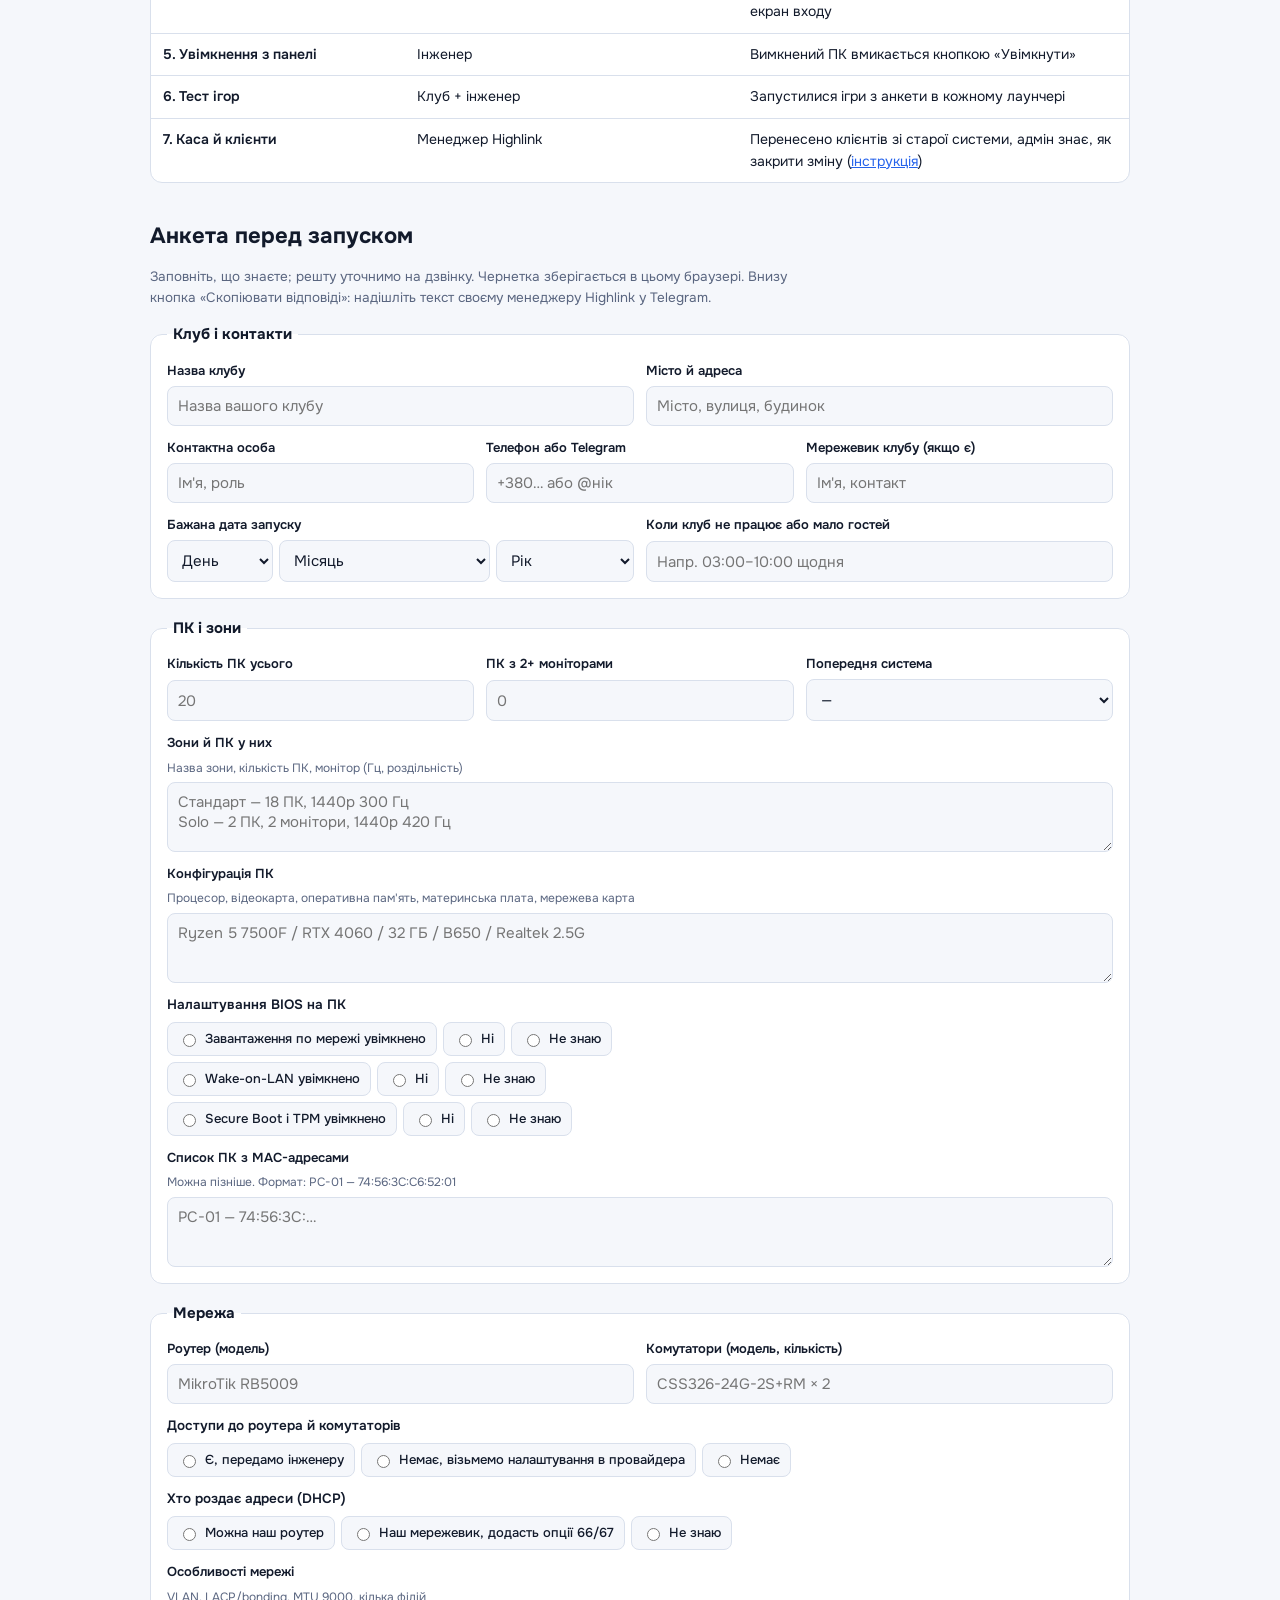
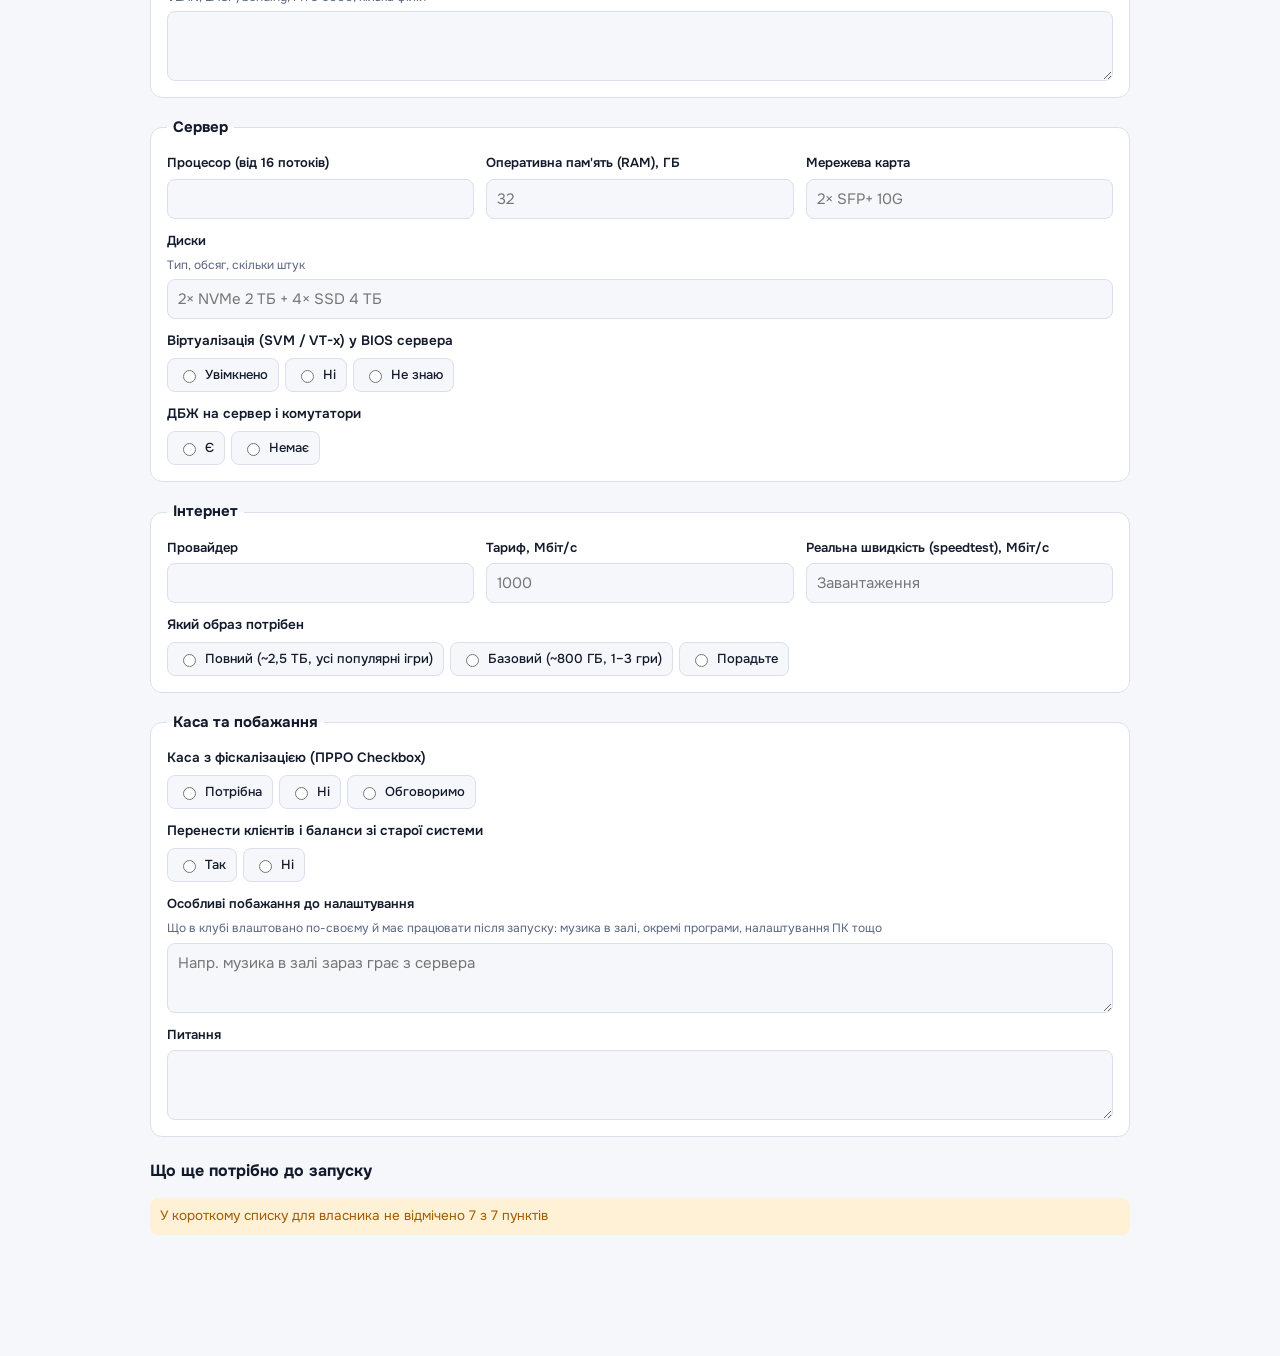
==== commit 2d9cfa22: "розділ 10: прибрано позначку «повний список уточнює Женя» Co-Authored-By: Claude Opus 5.5 <noreply@a" ====
--- a/diskless-launch.html
+++ b/diskless-launch.html
@@ -169,7 +169,7 @@
   <div class="tbl"><table>
     <thead><tr><th>Лаунчер</th><th>Ігри</th><th></th></tr></thead>
     <tbody>
-      <tr><td>Steam</td><td>Counter-Strike 2, Dota 2, PUBG: Battlegrounds, Apex Legends та інші популярні</td><td><span class="tag tbd">повний список уточнює Женя</span></td></tr>
+      <tr><td>Steam</td><td>Counter-Strike 2, Dota 2, PUBG: Battlegrounds, Apex Legends та інші популярні</td><td></td></tr>
       <tr><td>Riot Client</td><td>Valorant, League of Legends</td><td></td></tr>
       <tr><td>Battle.net</td><td>Call of Duty: Warzone, Overwatch</td><td></td></tr>
       <tr><td>Epic Games</td><td>Fortnite</td><td></td></tr>
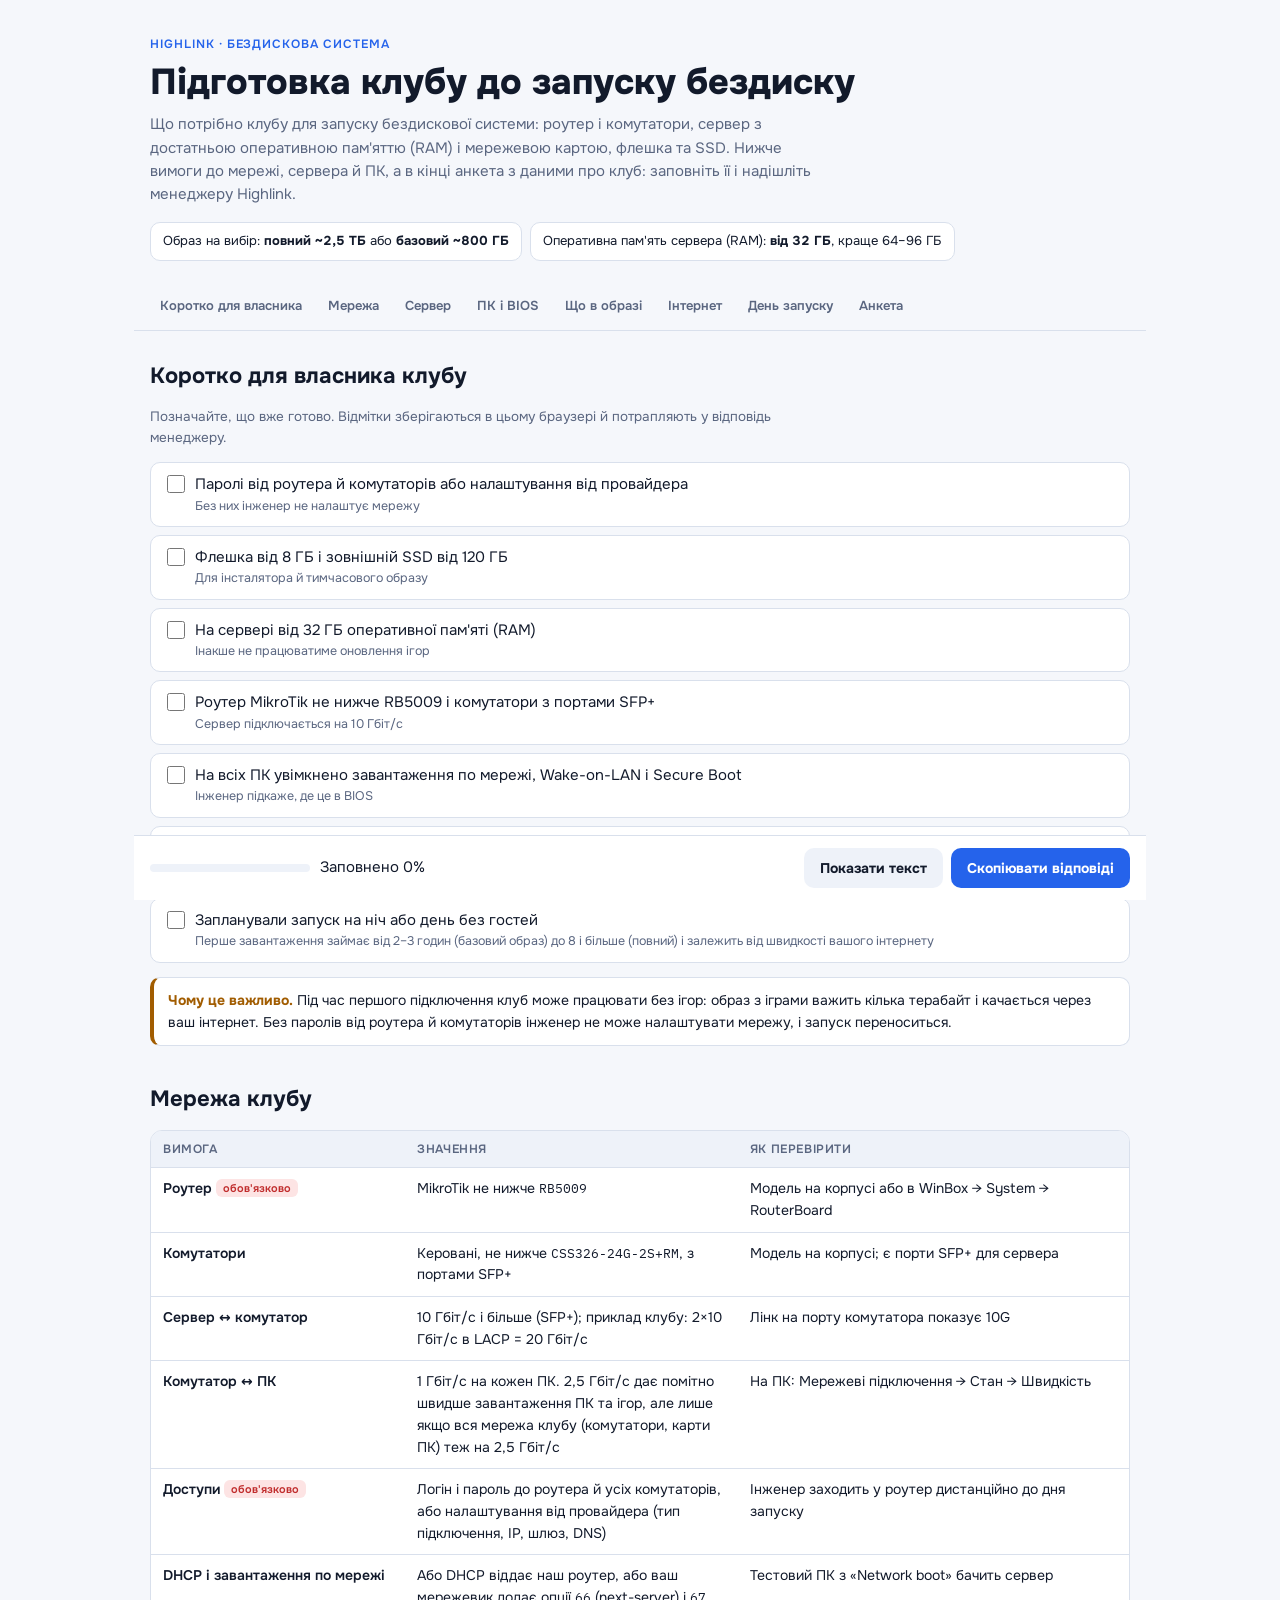
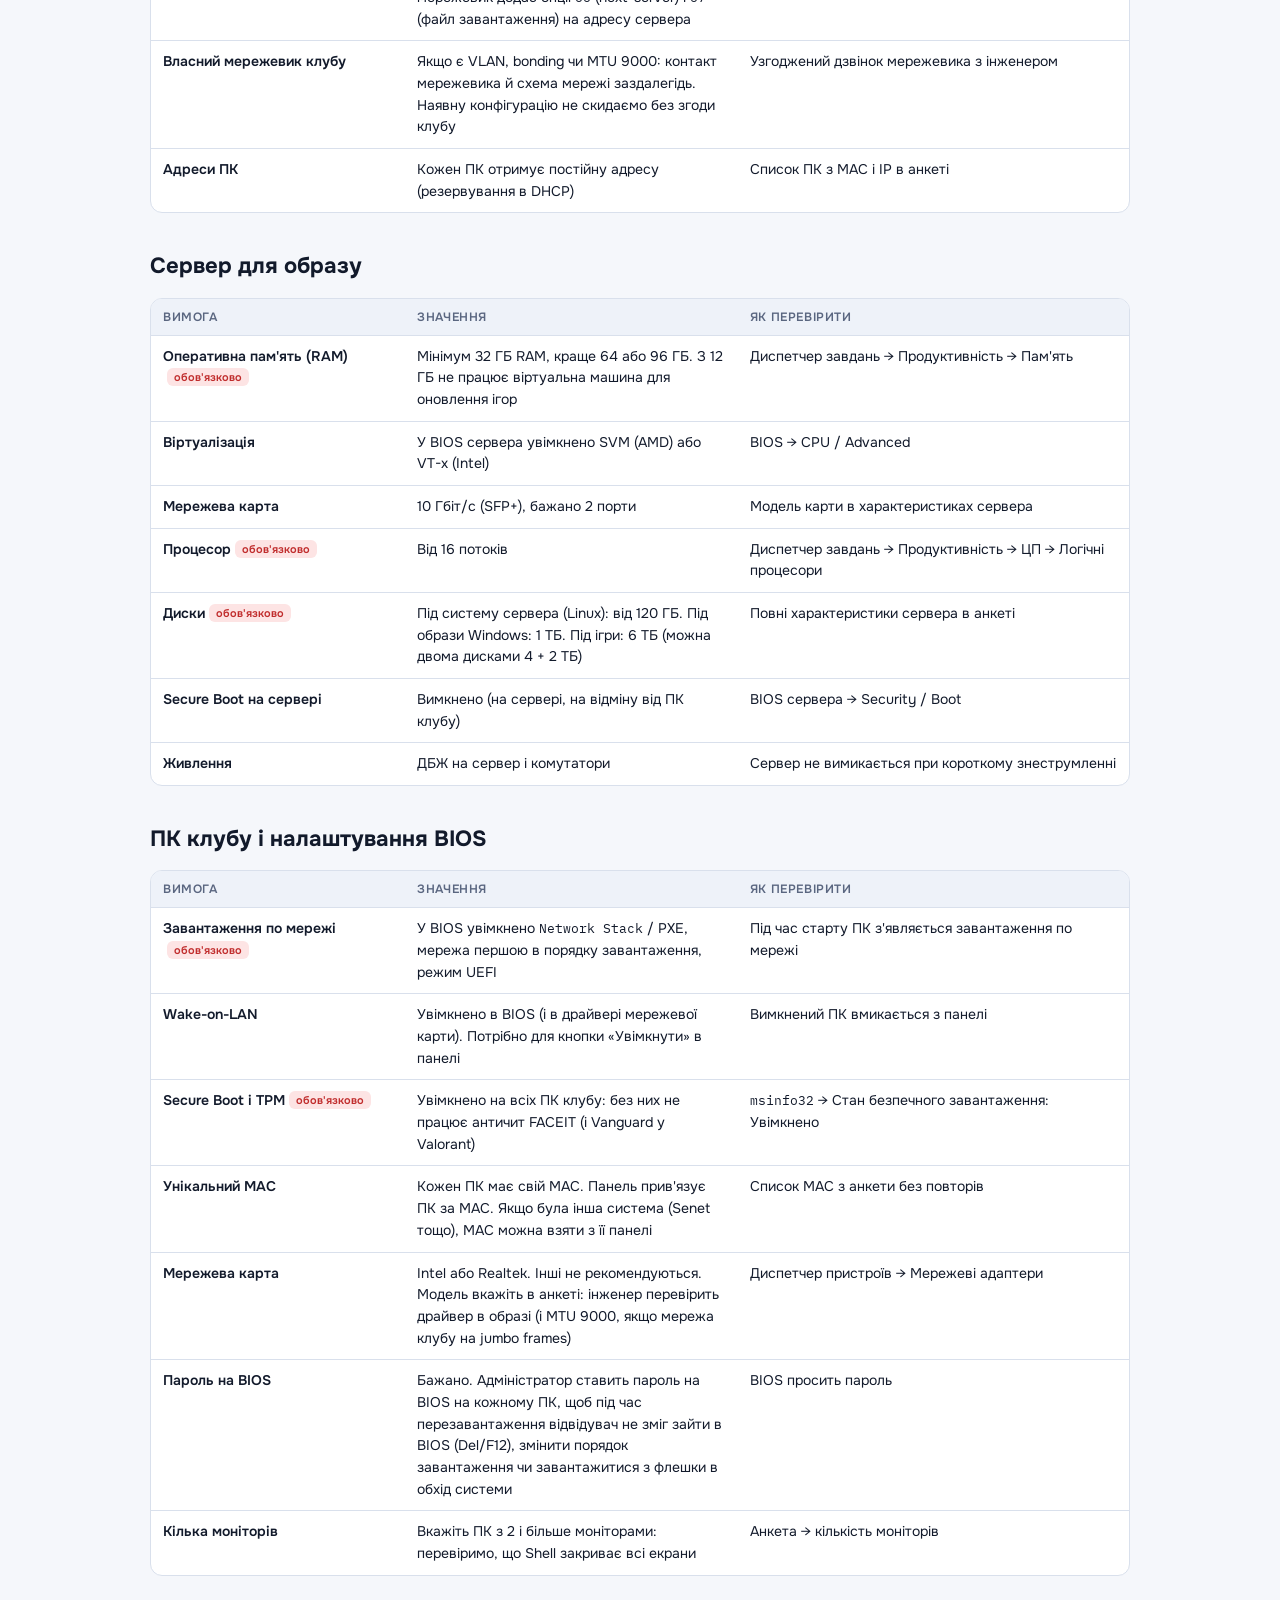
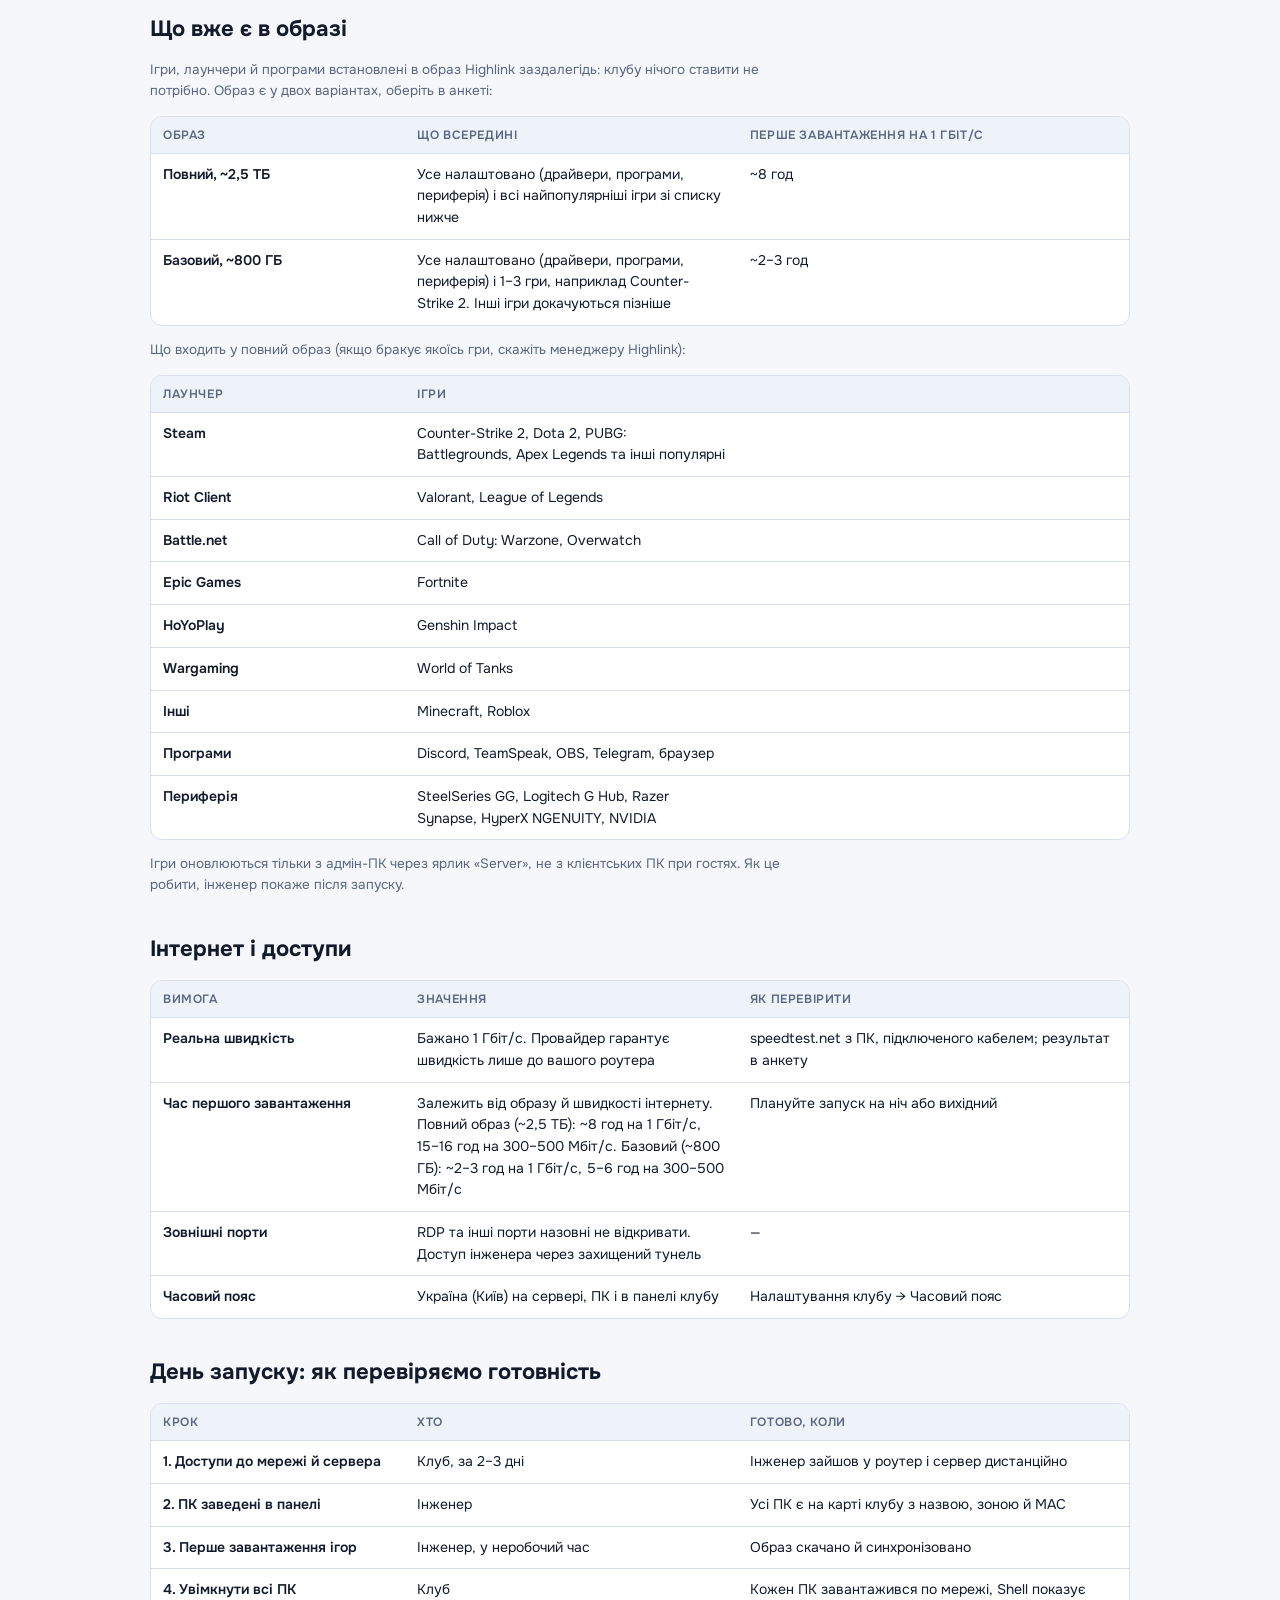
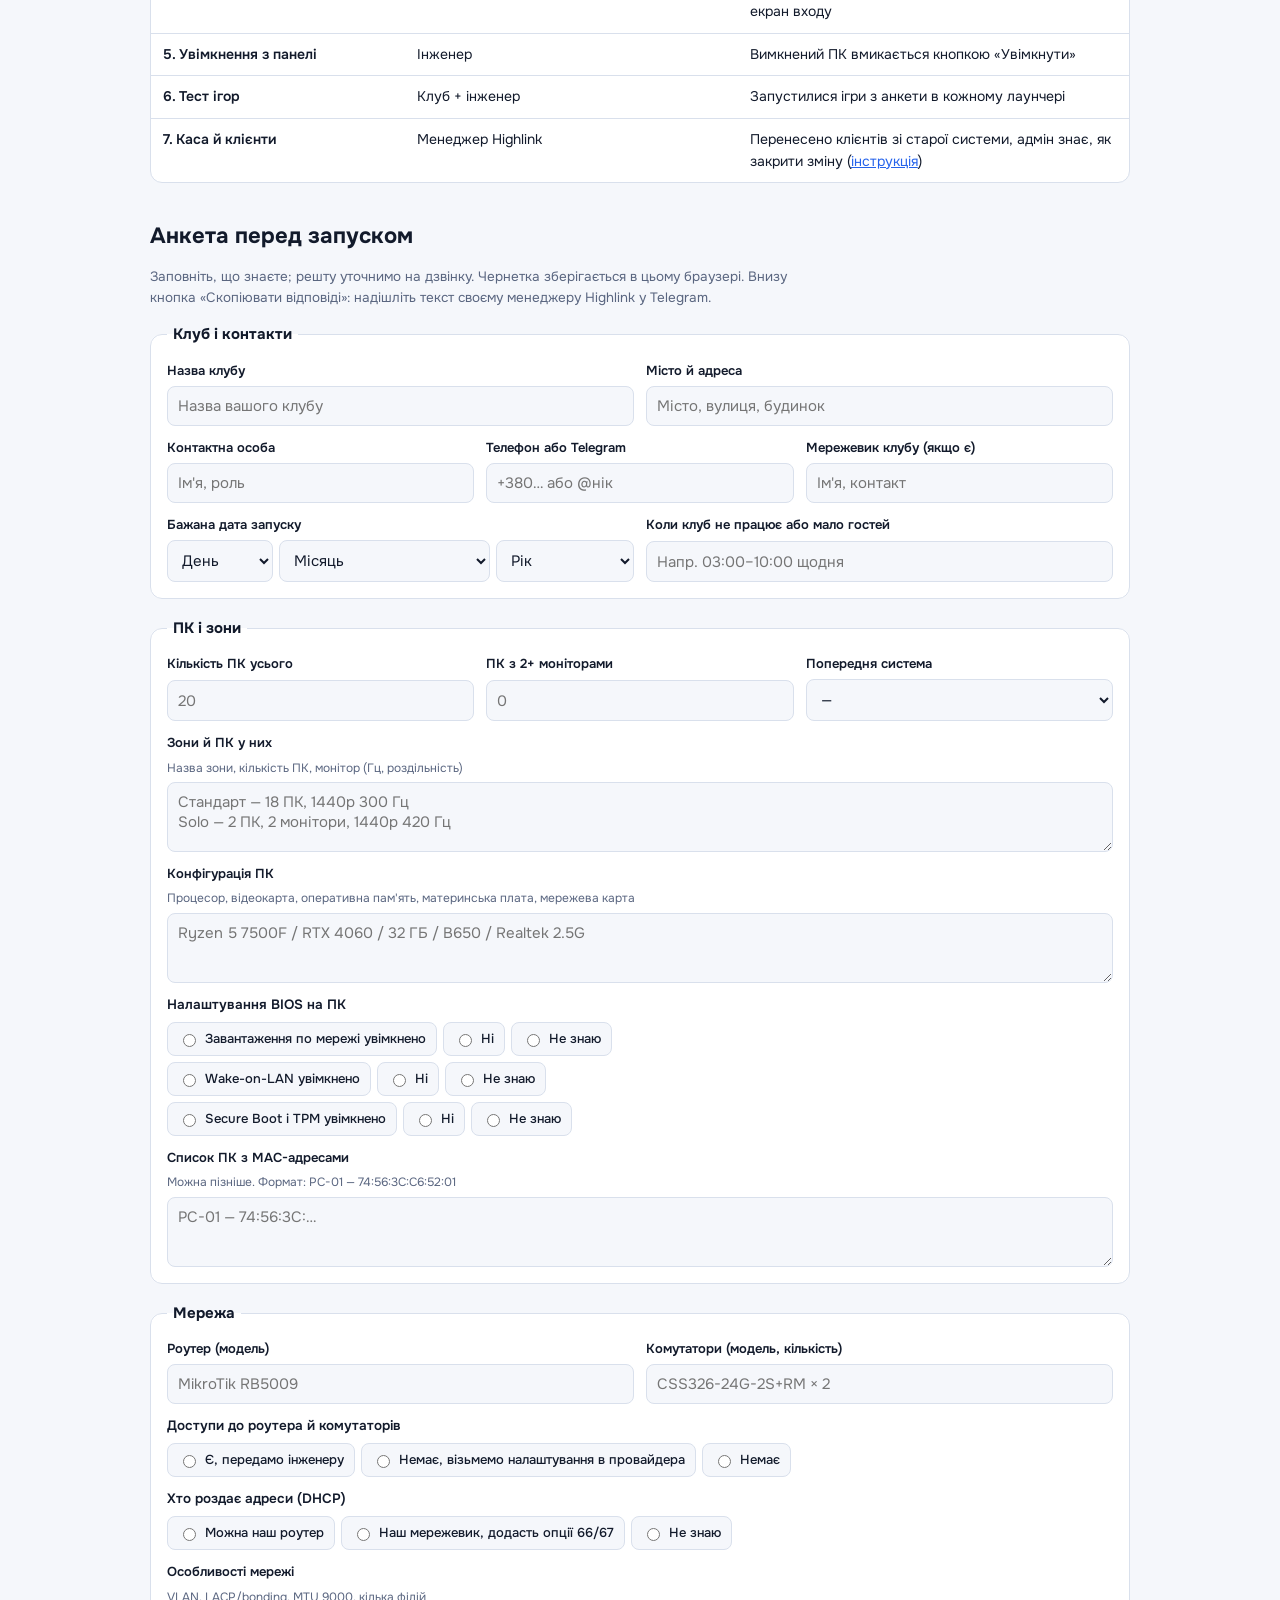
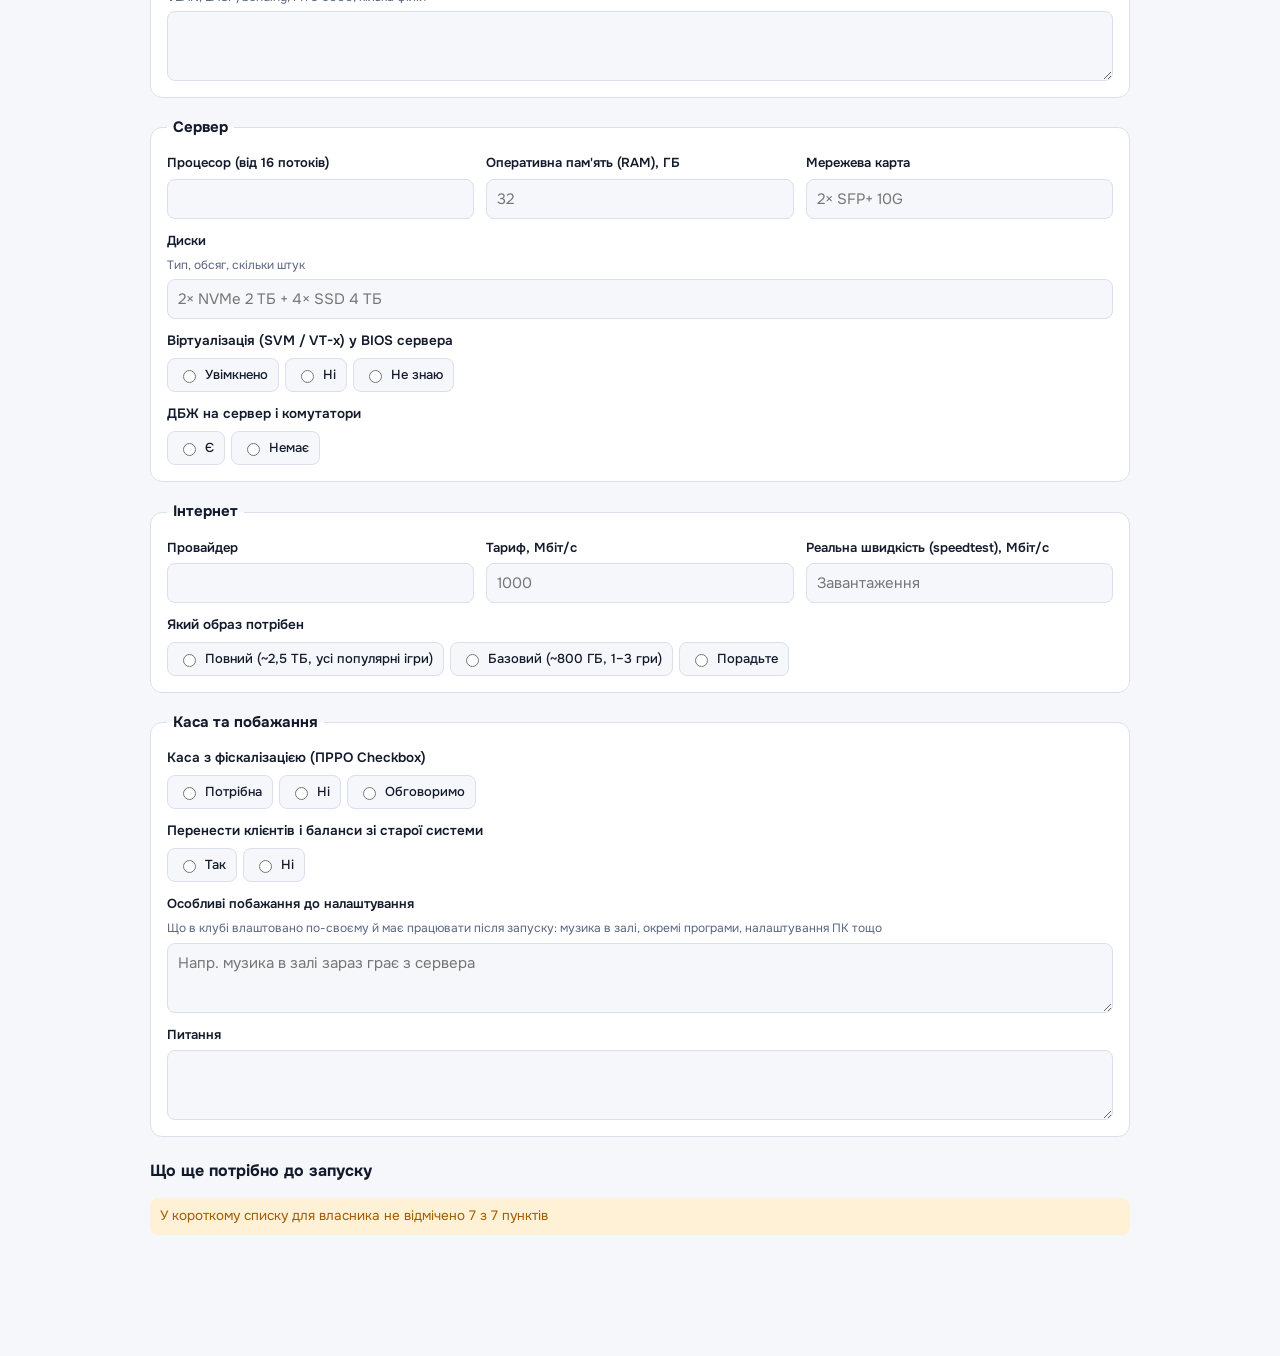
==== commit b4b603af: "розділ 10: прибрано останню позначку «уточнює Женя» Co-Authored-By: Claude Opus 5.5 <noreply@anthrop" ====
--- a/diskless-launch.html
+++ b/diskless-launch.html
@@ -177,7 +177,7 @@
       <tr><td>Wargaming</td><td>World of Tanks</td><td></td></tr>
       <tr><td>Інші</td><td>Minecraft, Roblox</td><td></td></tr>
       <tr><td>Програми</td><td>Discord, TeamSpeak, OBS, Telegram, браузер</td><td></td></tr>
-      <tr><td>Периферія</td><td>SteelSeries GG, Logitech G Hub, Razer Synapse, HyperX NGENUITY, NVIDIA</td><td><span class="tag tbd">уточнює Женя</span></td></tr>
+      <tr><td>Периферія</td><td>SteelSeries GG, Logitech G Hub, Razer Synapse, HyperX NGENUITY, NVIDIA</td><td></td></tr>
     </tbody></table></div>
   <p class="note">Ігри оновлюються тільки з адмін-ПК через ярлик «Server», не з клієнтських ПК при гостях. Як це робити, інженер покаже після запуску.</p>
 </section>
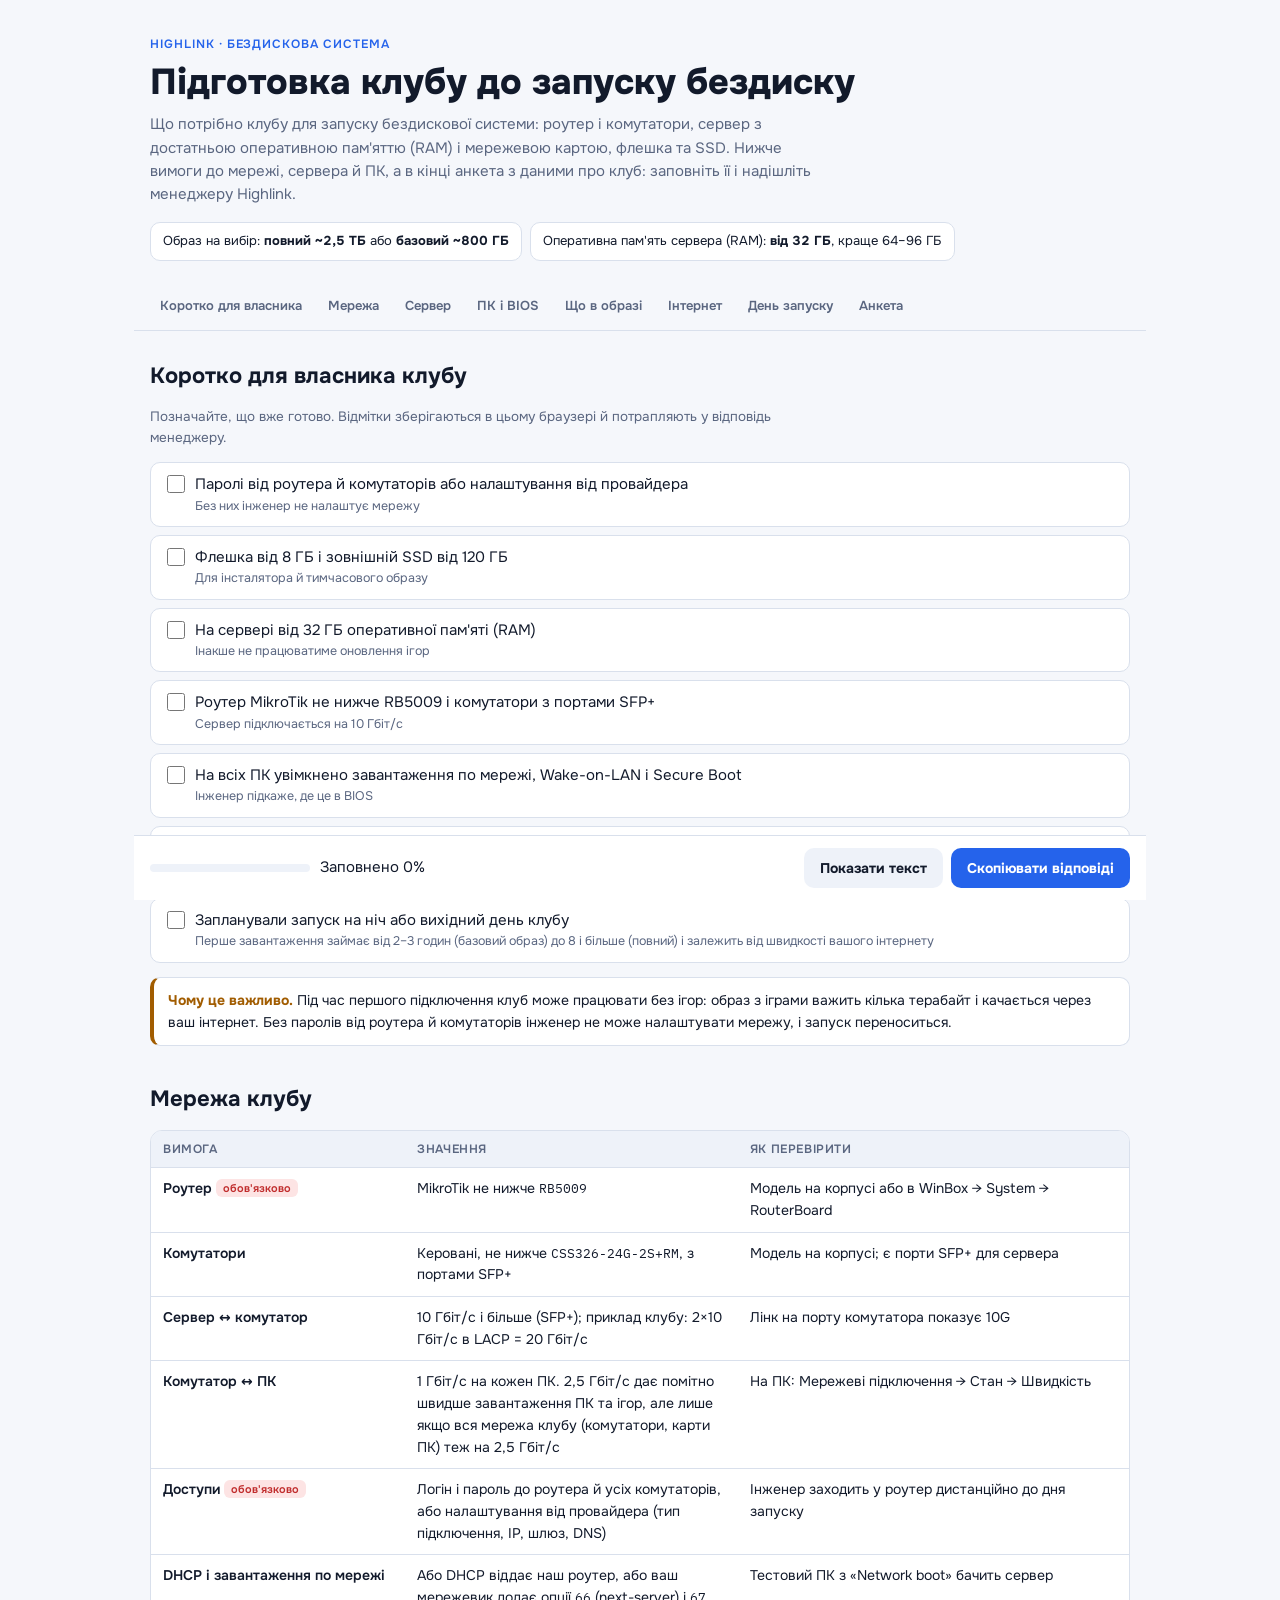
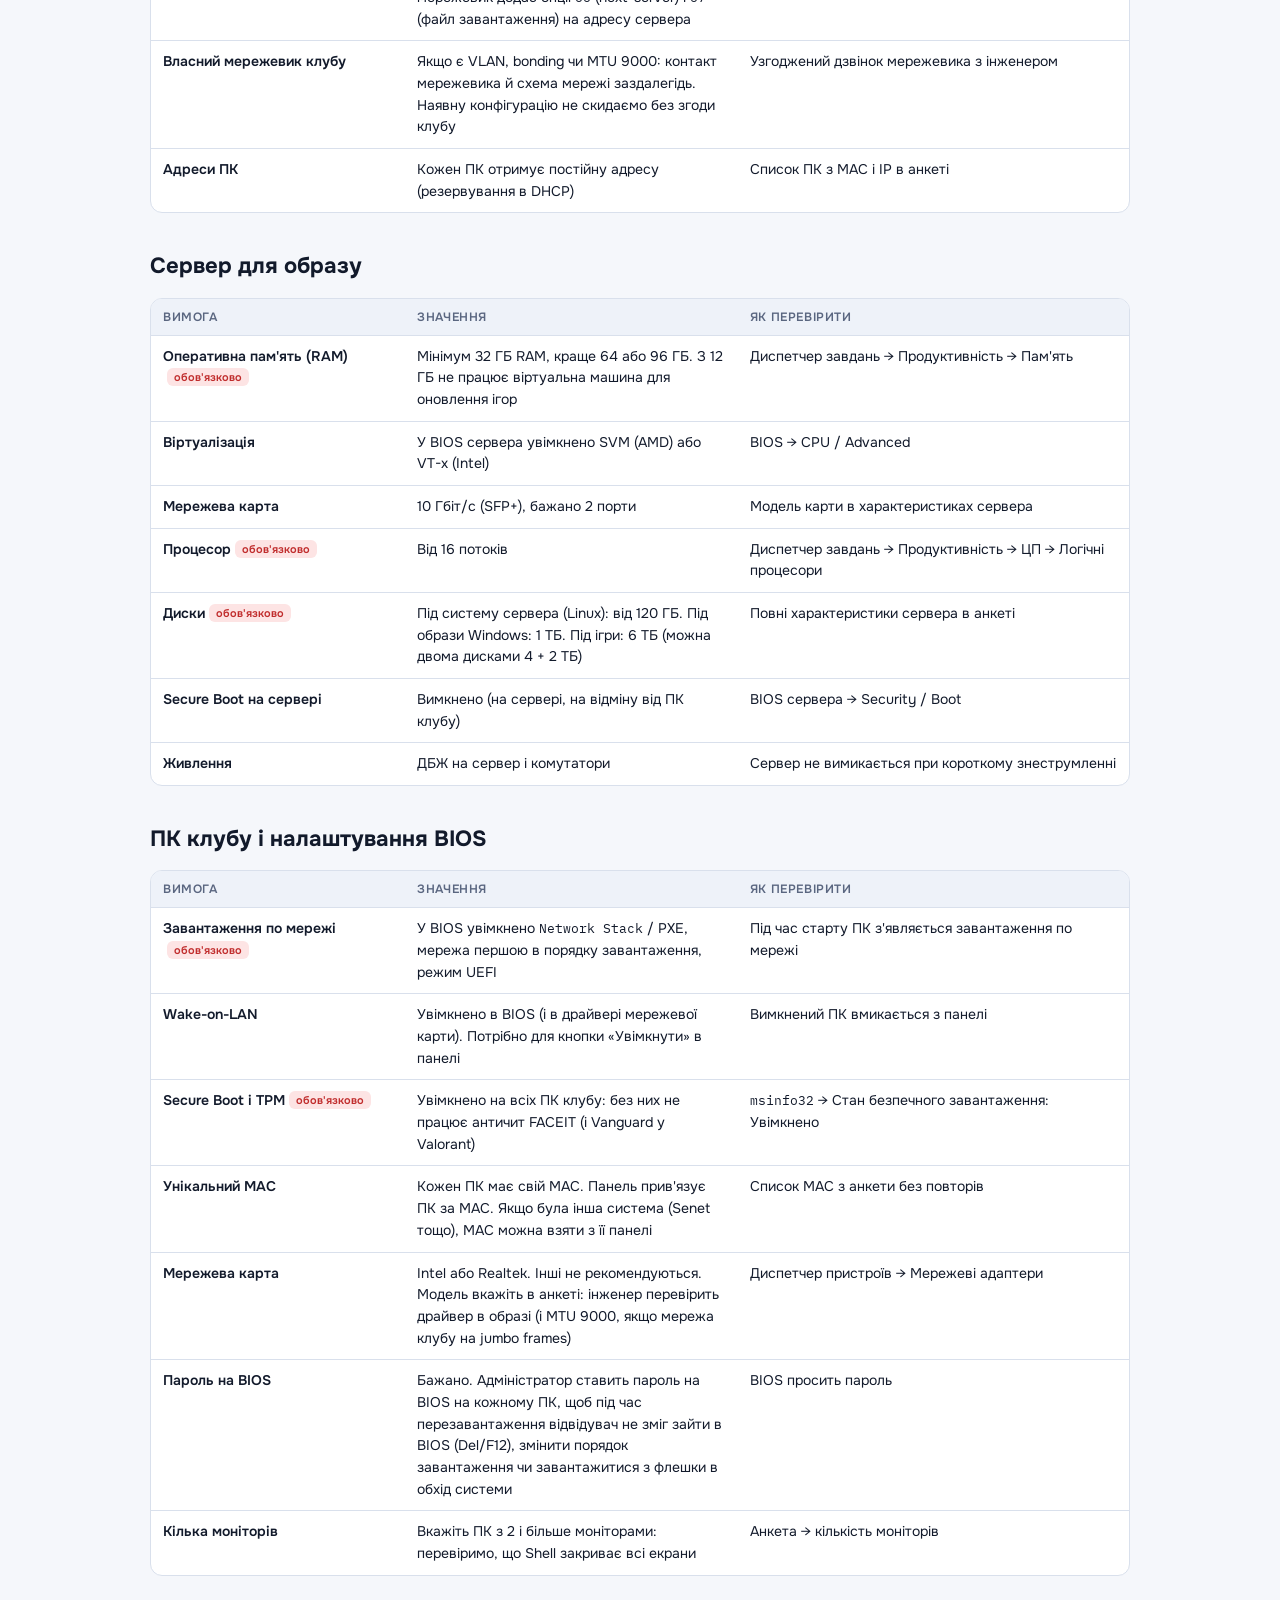
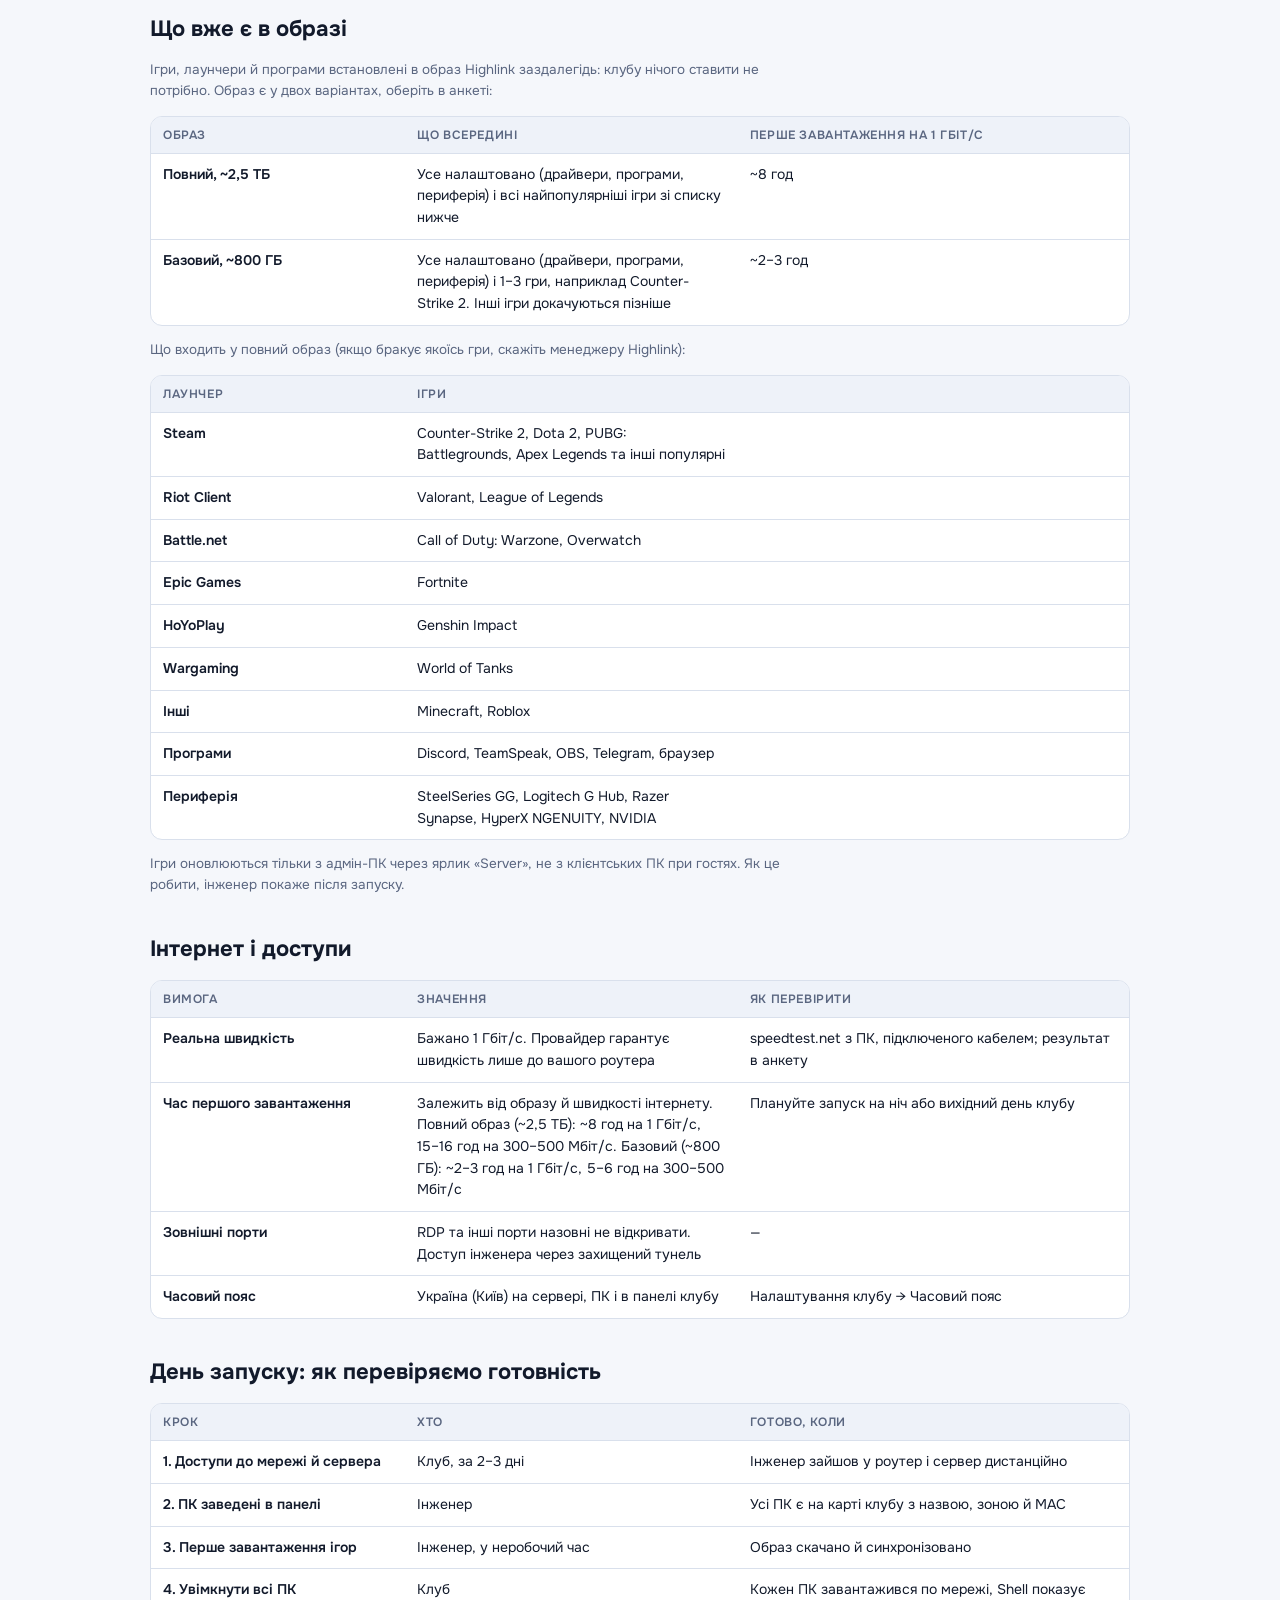
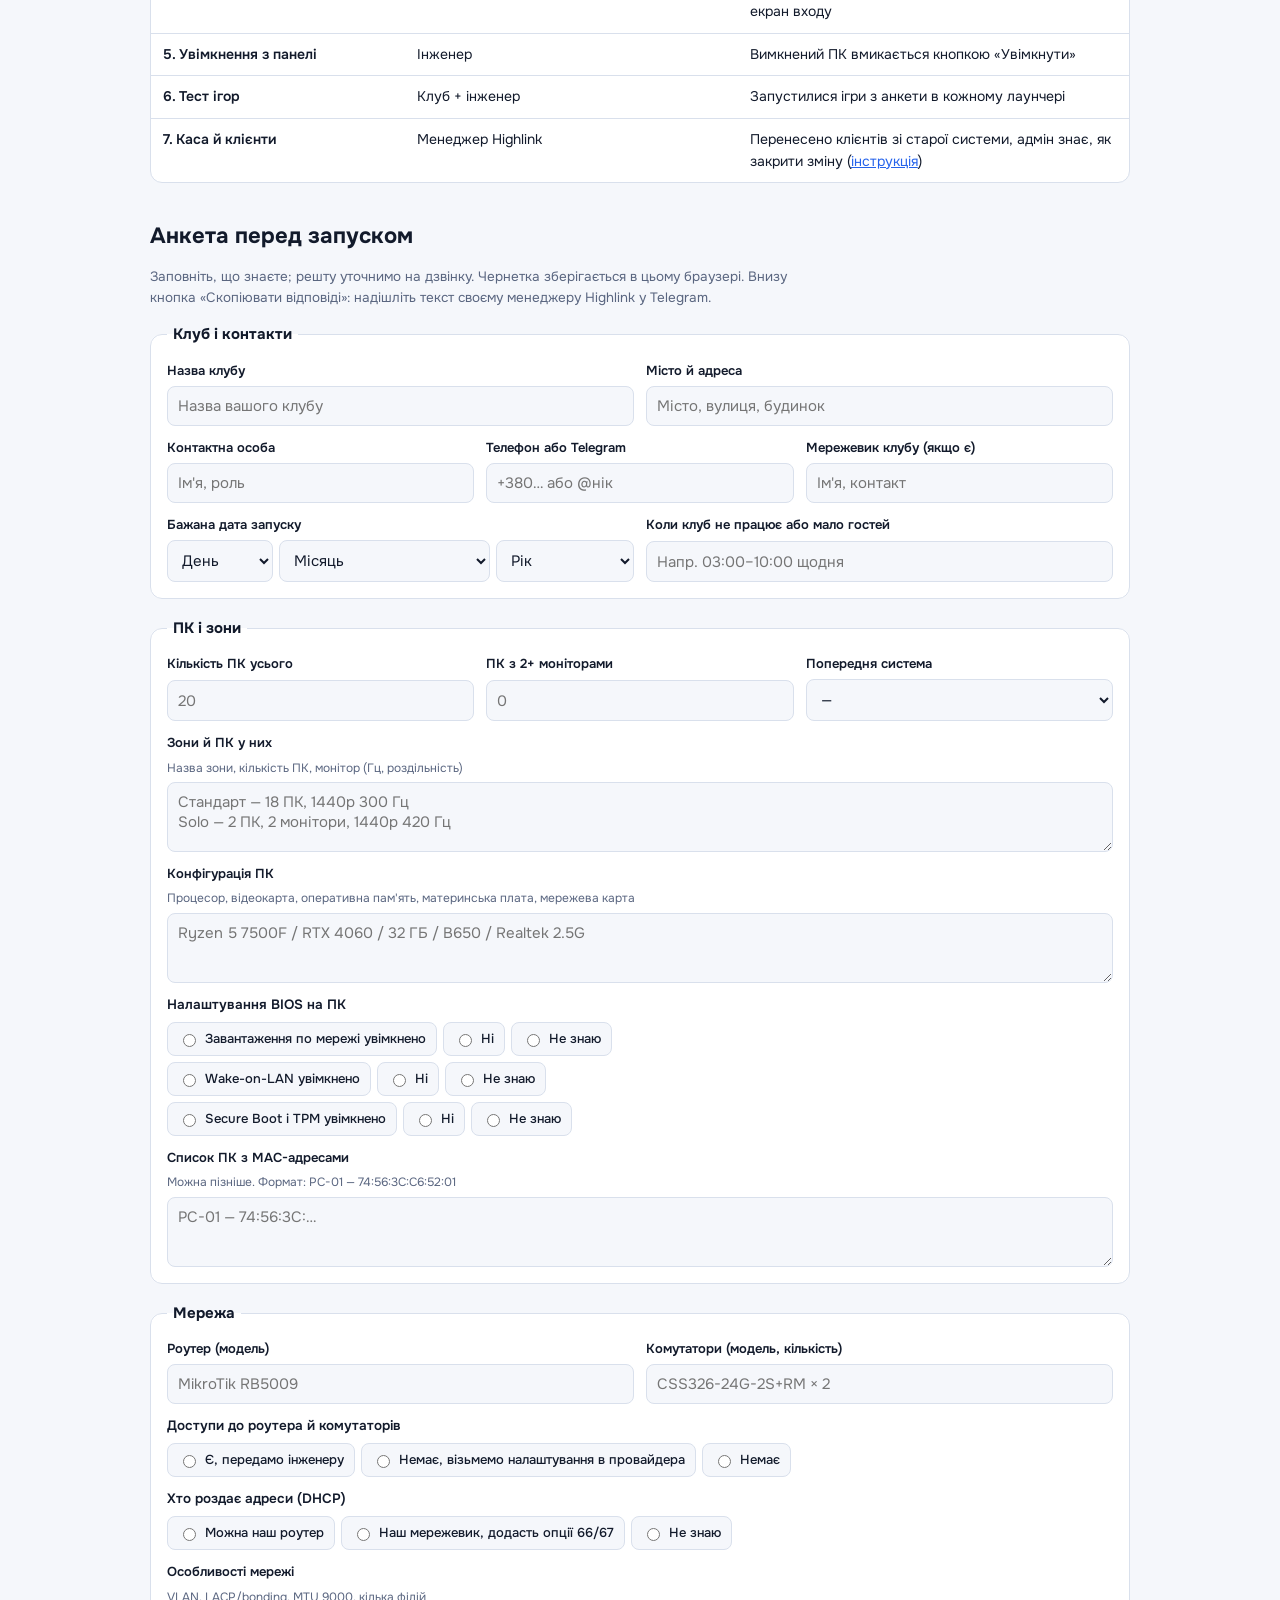
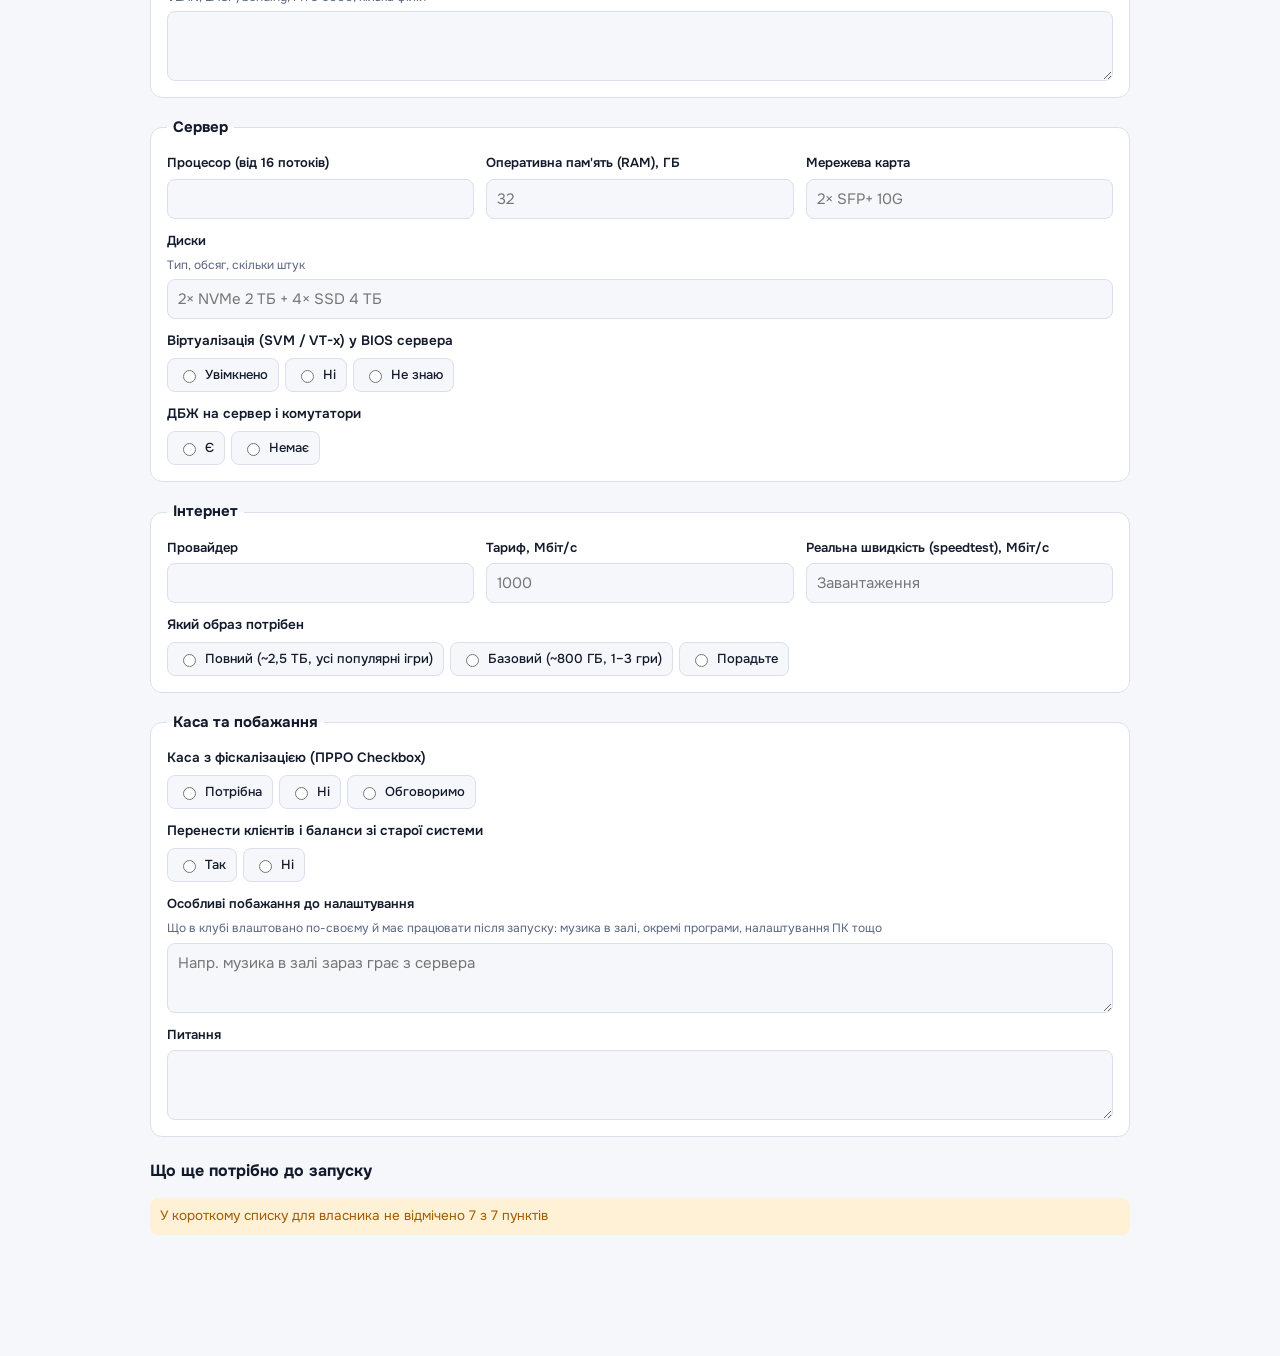
==== commit 7e6ed2e7: "розділ 10: «або вихідний день клубу» Co-Authored-By: Claude Opus 5.5 <noreply@anthropic.com>" ====
--- a/diskless-launch.html
+++ b/diskless-launch.html
@@ -188,7 +188,7 @@
     <thead><tr><th>Вимога</th><th>Значення</th><th>Як перевірити</th></tr></thead>
     <tbody>
       <tr><td>Реальна швидкість</td><td>Бажано 1 Гбіт/с. Провайдер гарантує швидкість лише до вашого роутера</td><td>speedtest.net з ПК, підключеного кабелем; результат в анкету</td></tr>
-      <tr><td>Час першого завантаження</td><td>Залежить від образу й швидкості інтернету. Повний образ (~2,5 ТБ): ~8 год на 1 Гбіт/с, 15–16 год на 300–500 Мбіт/с. Базовий (~800 ГБ): ~2–3 год на 1 Гбіт/с, 5–6 год на 300–500 Мбіт/с</td><td>Плануйте запуск на ніч або вихідний</td></tr>
+      <tr><td>Час першого завантаження</td><td>Залежить від образу й швидкості інтернету. Повний образ (~2,5 ТБ): ~8 год на 1 Гбіт/с, 15–16 год на 300–500 Мбіт/с. Базовий (~800 ГБ): ~2–3 год на 1 Гбіт/с, 5–6 год на 300–500 Мбіт/с</td><td>Плануйте запуск на ніч або вихідний день клубу</td></tr>
       <tr><td>Зовнішні порти</td><td>RDP та інші порти назовні не відкривати. Доступ інженера через захищений тунель</td><td>—</td></tr>
       <tr><td>Часовий пояс</td><td>Україна (Київ) на сервері, ПК і в панелі клубу</td><td>Налаштування клубу → Часовий пояс</td></tr>
     </tbody></table></div>
@@ -321,7 +321,7 @@
  ['net','Роутер MikroTik не нижче RB5009 і комутатори з портами SFP+','Сервер підключається на 10 Гбіт/с'],
  ['bios','На всіх ПК увімкнено завантаження по мережі, Wake-on-LAN і Secure Boot','Інженер підкаже, де це в BIOS'],
  ['speed','Виміряли реальну швидкість інтернету','speedtest.net з ПК на кабелі'],
- ['time','Запланували запуск на ніч або день без гостей','Перше завантаження займає від 2–3 годин (базовий образ) до 8 і більше (повний) і залежить від швидкості вашого інтернету'],
+ ['time','Запланували запуск на ніч або вихідний день клубу','Перше завантаження займає від 2–3 годин (базовий образ) до 8 і більше (повний) і залежить від швидкості вашого інтернету'],
 ];
 const KEY='hl-diskless-v1'; let S={};
 try{S=JSON.parse(localStorage.getItem(KEY)||'{}')}catch(e){S={}}
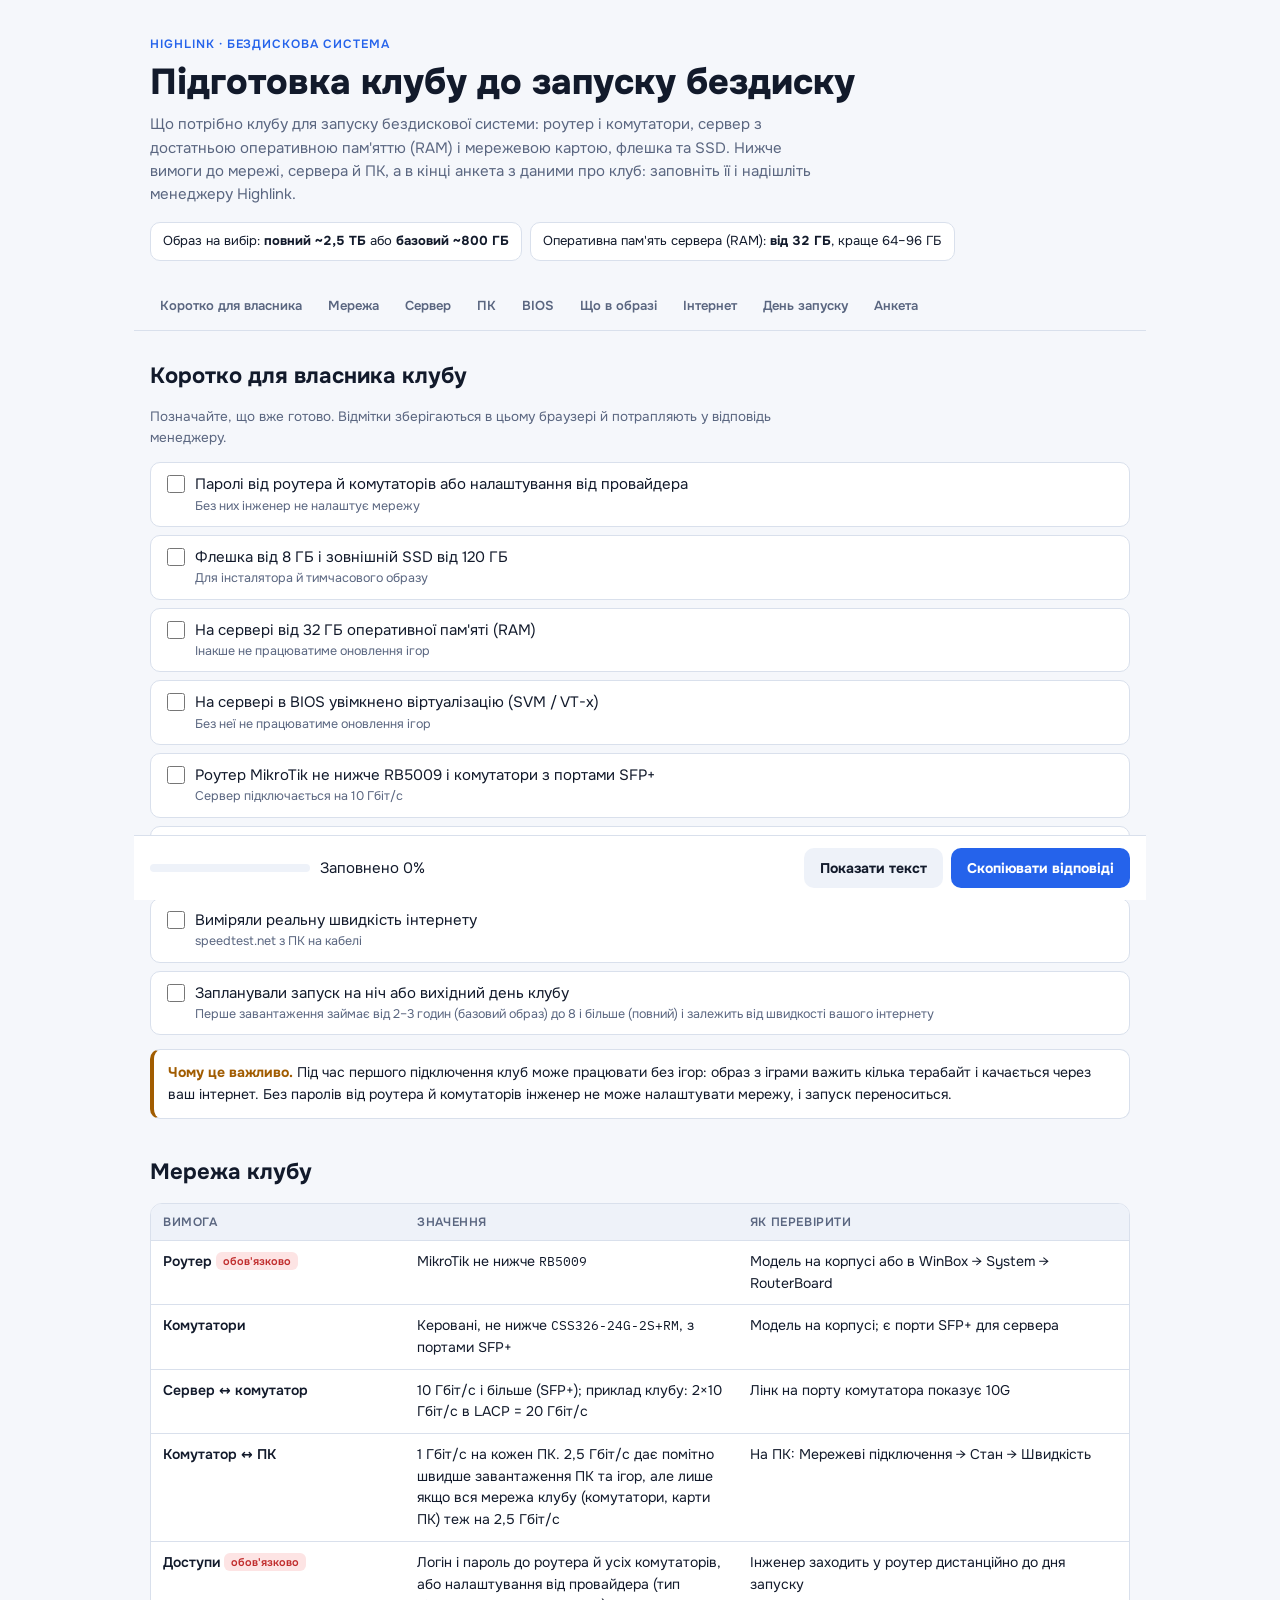
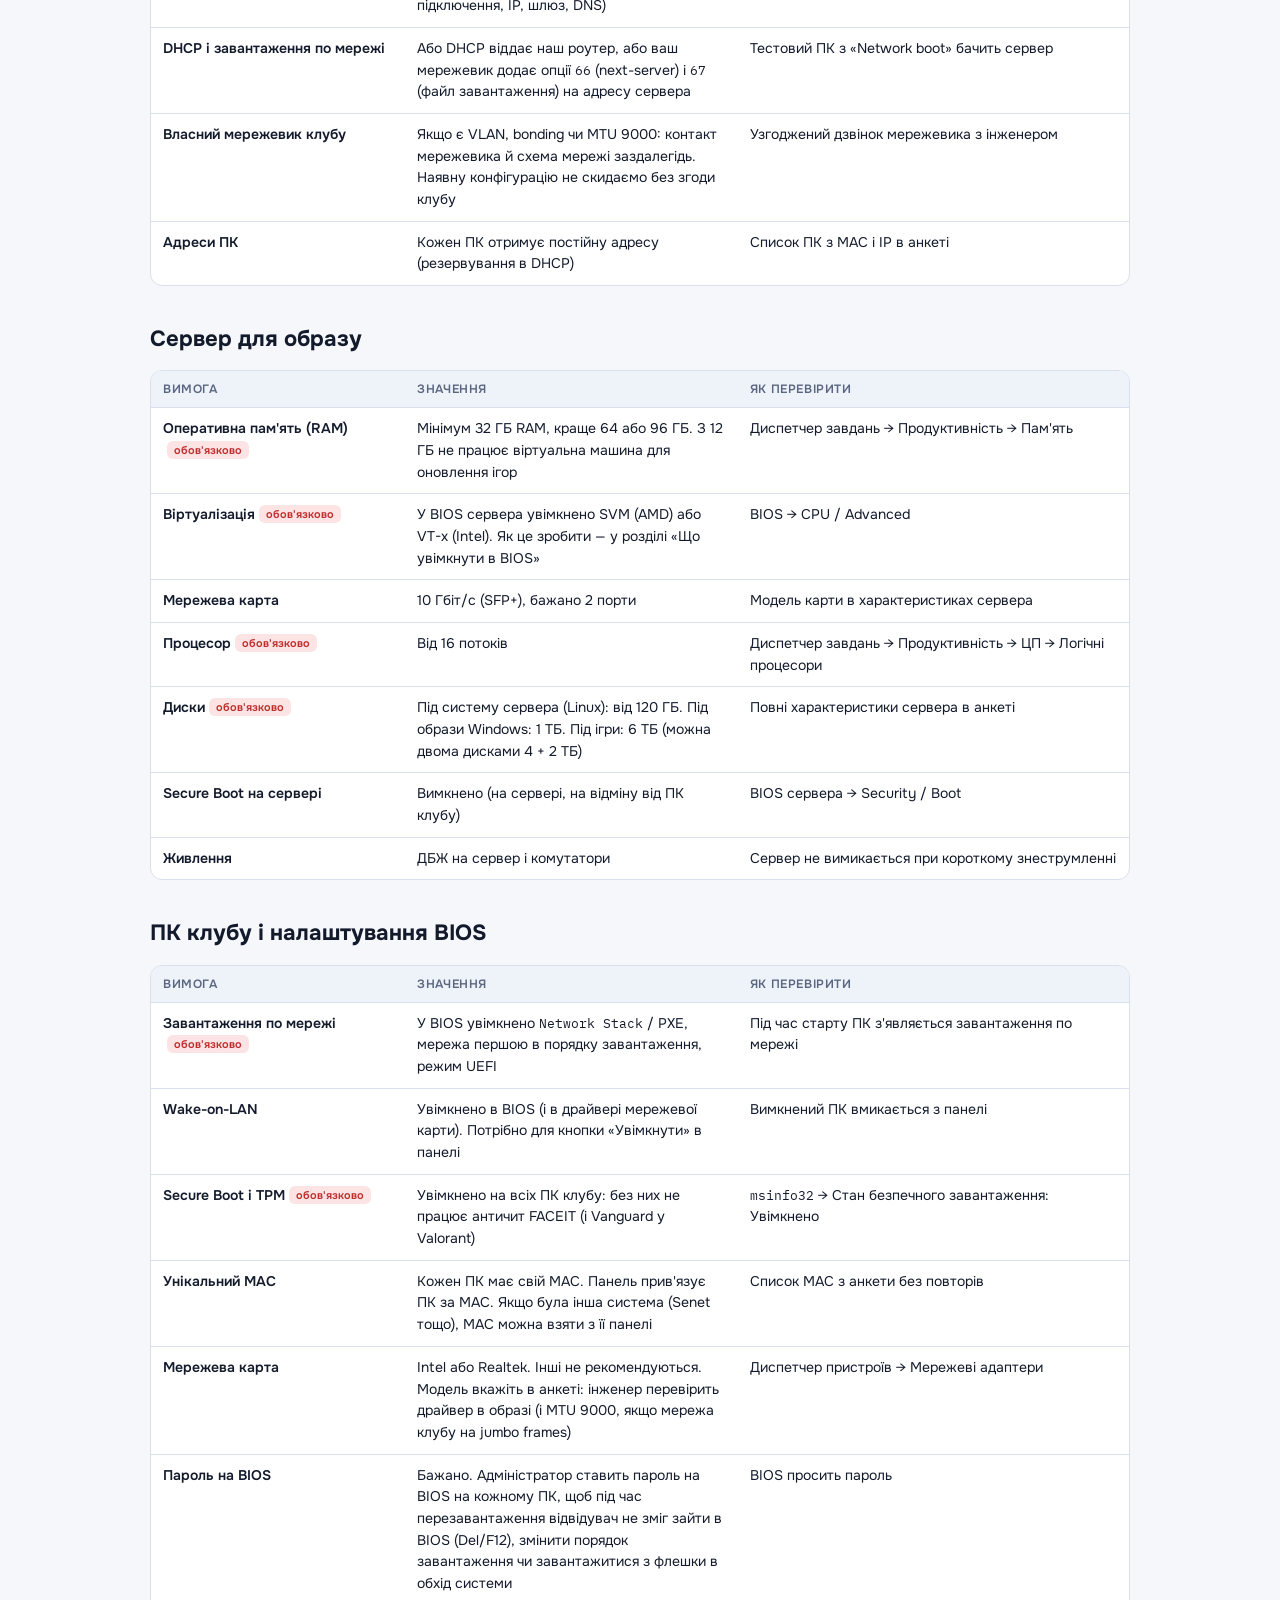
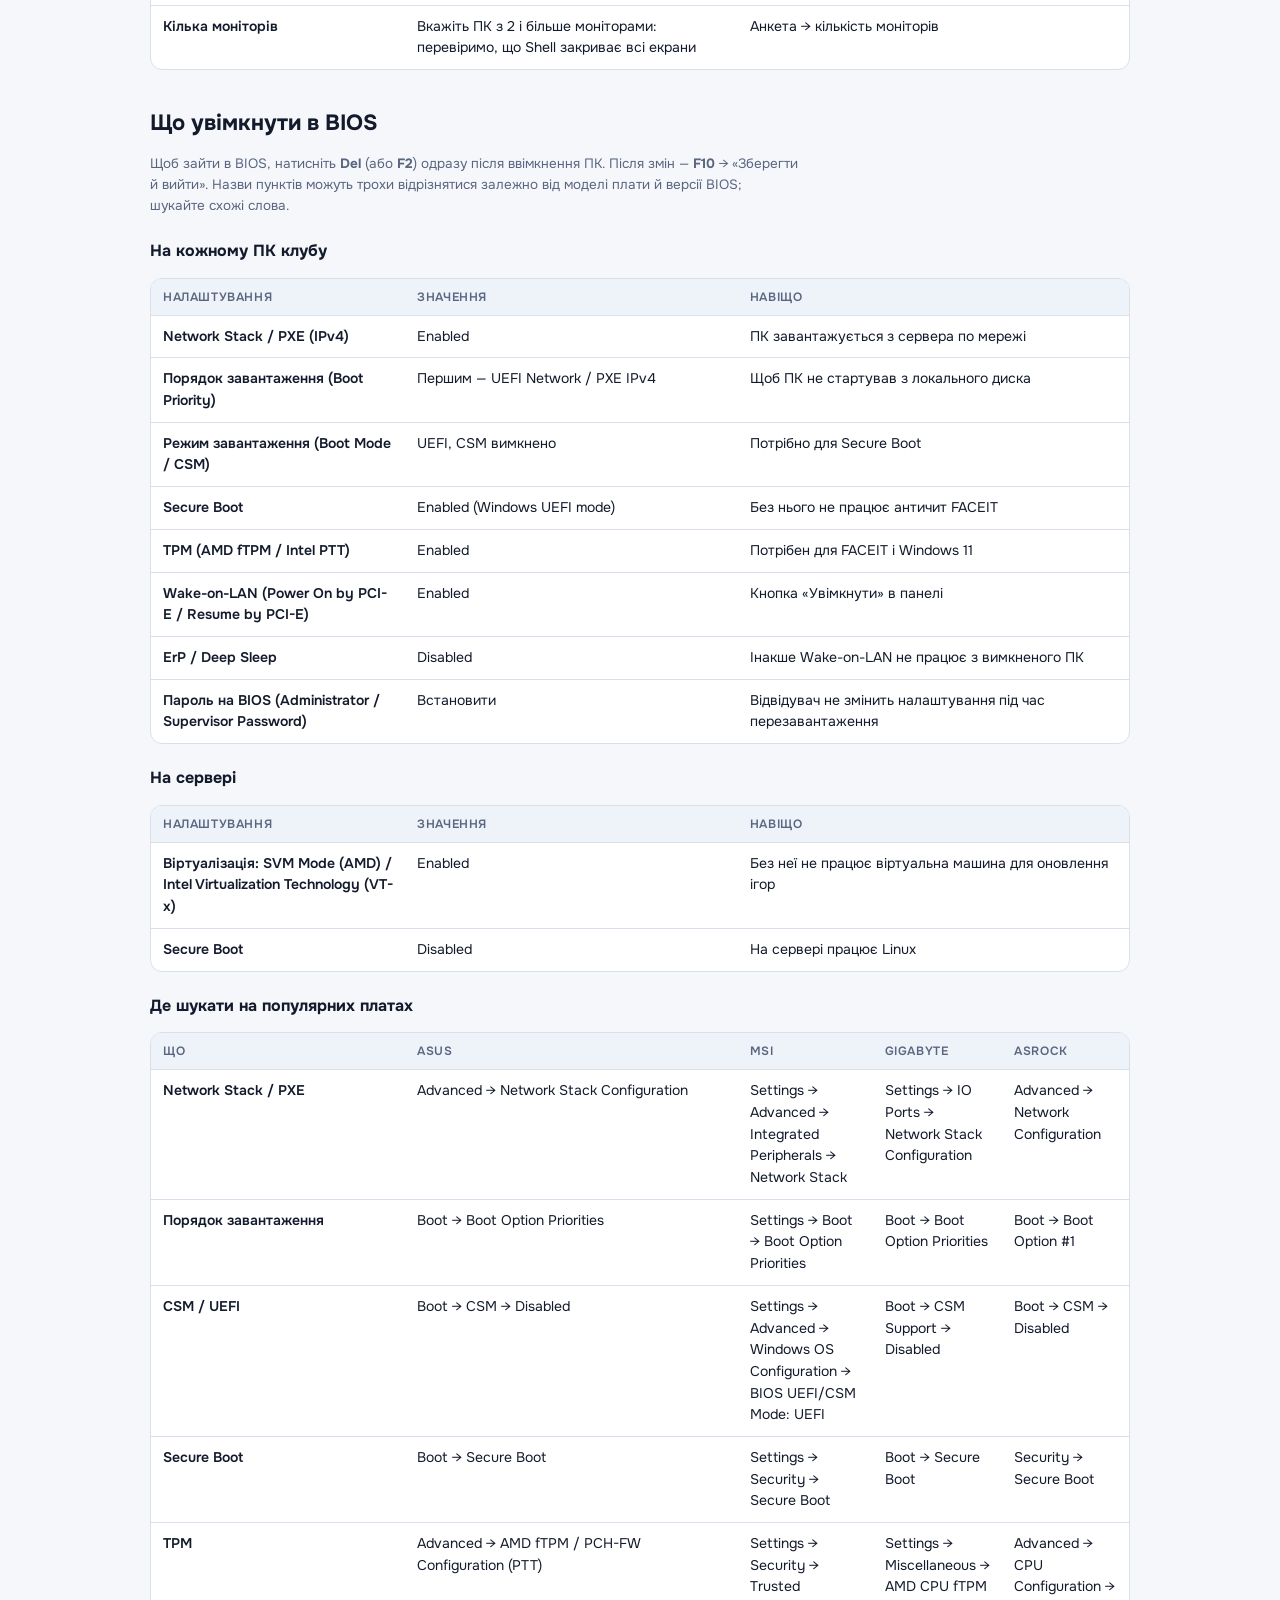
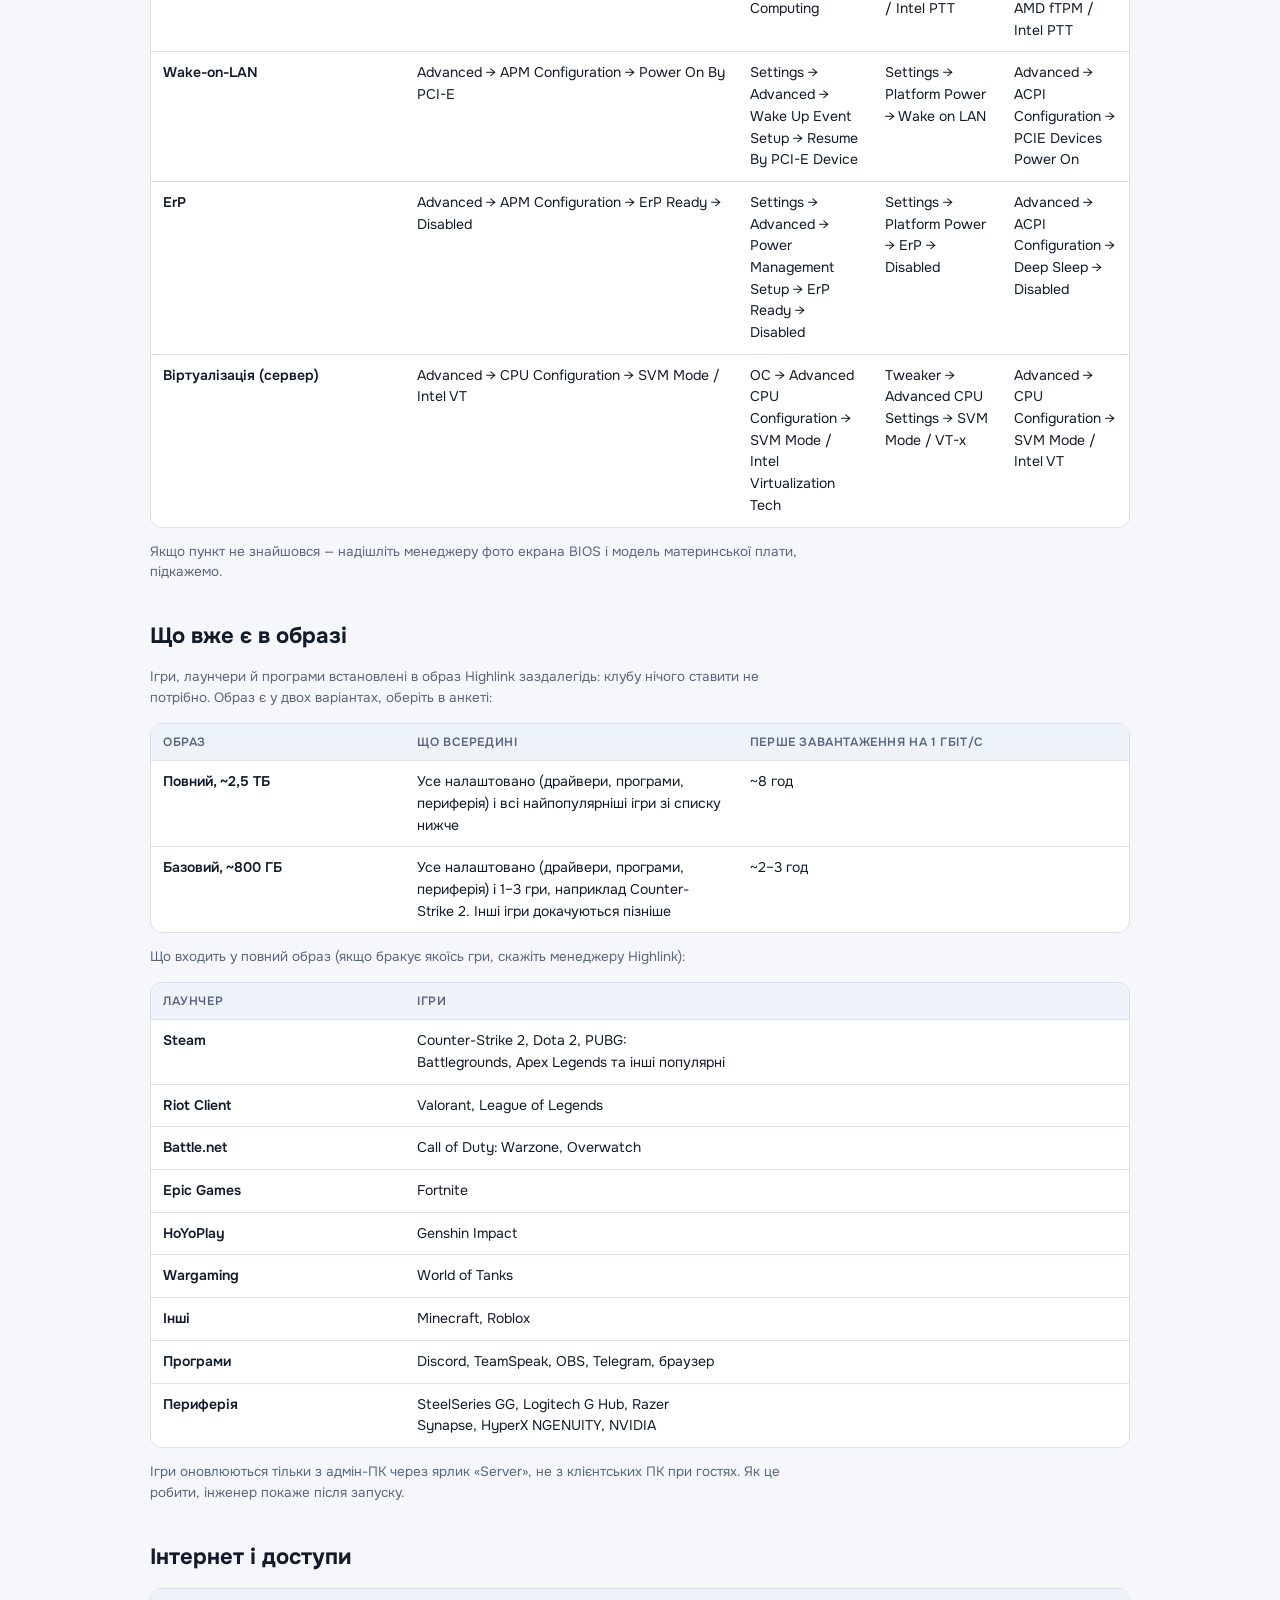
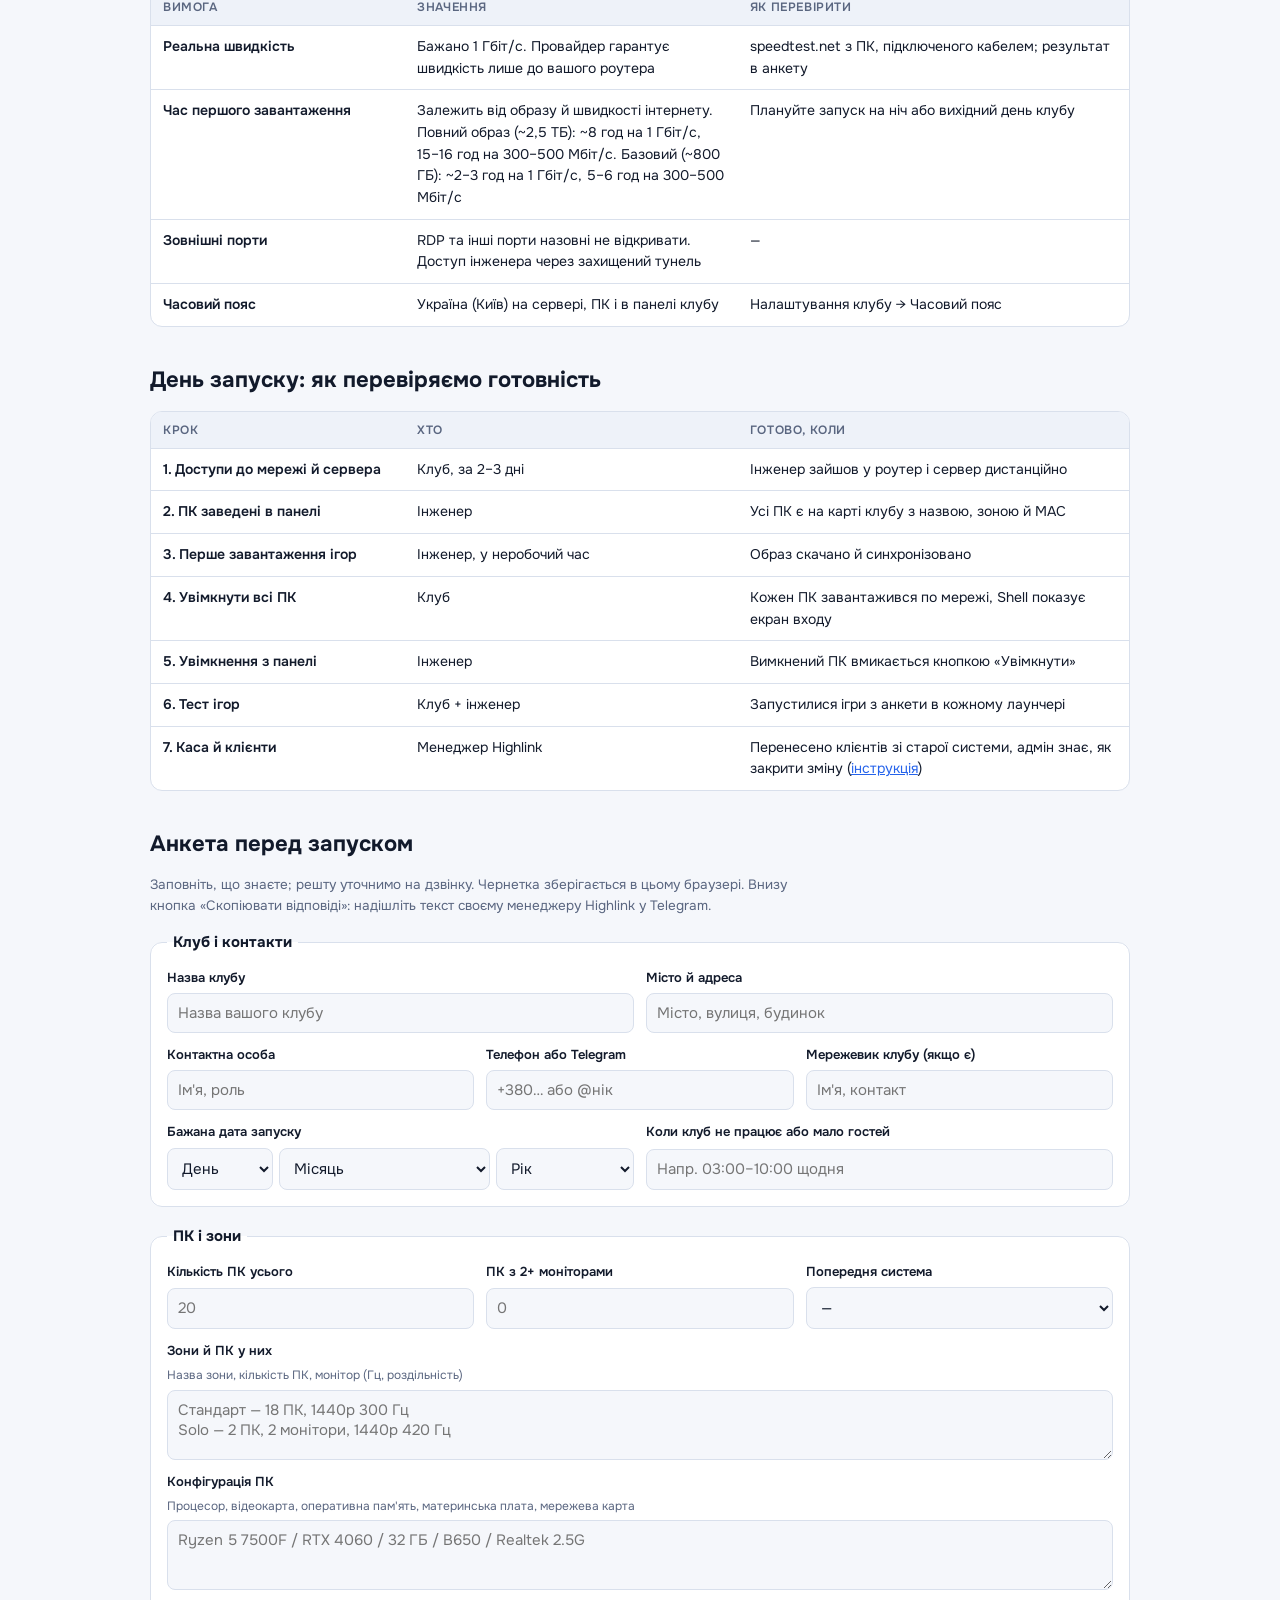
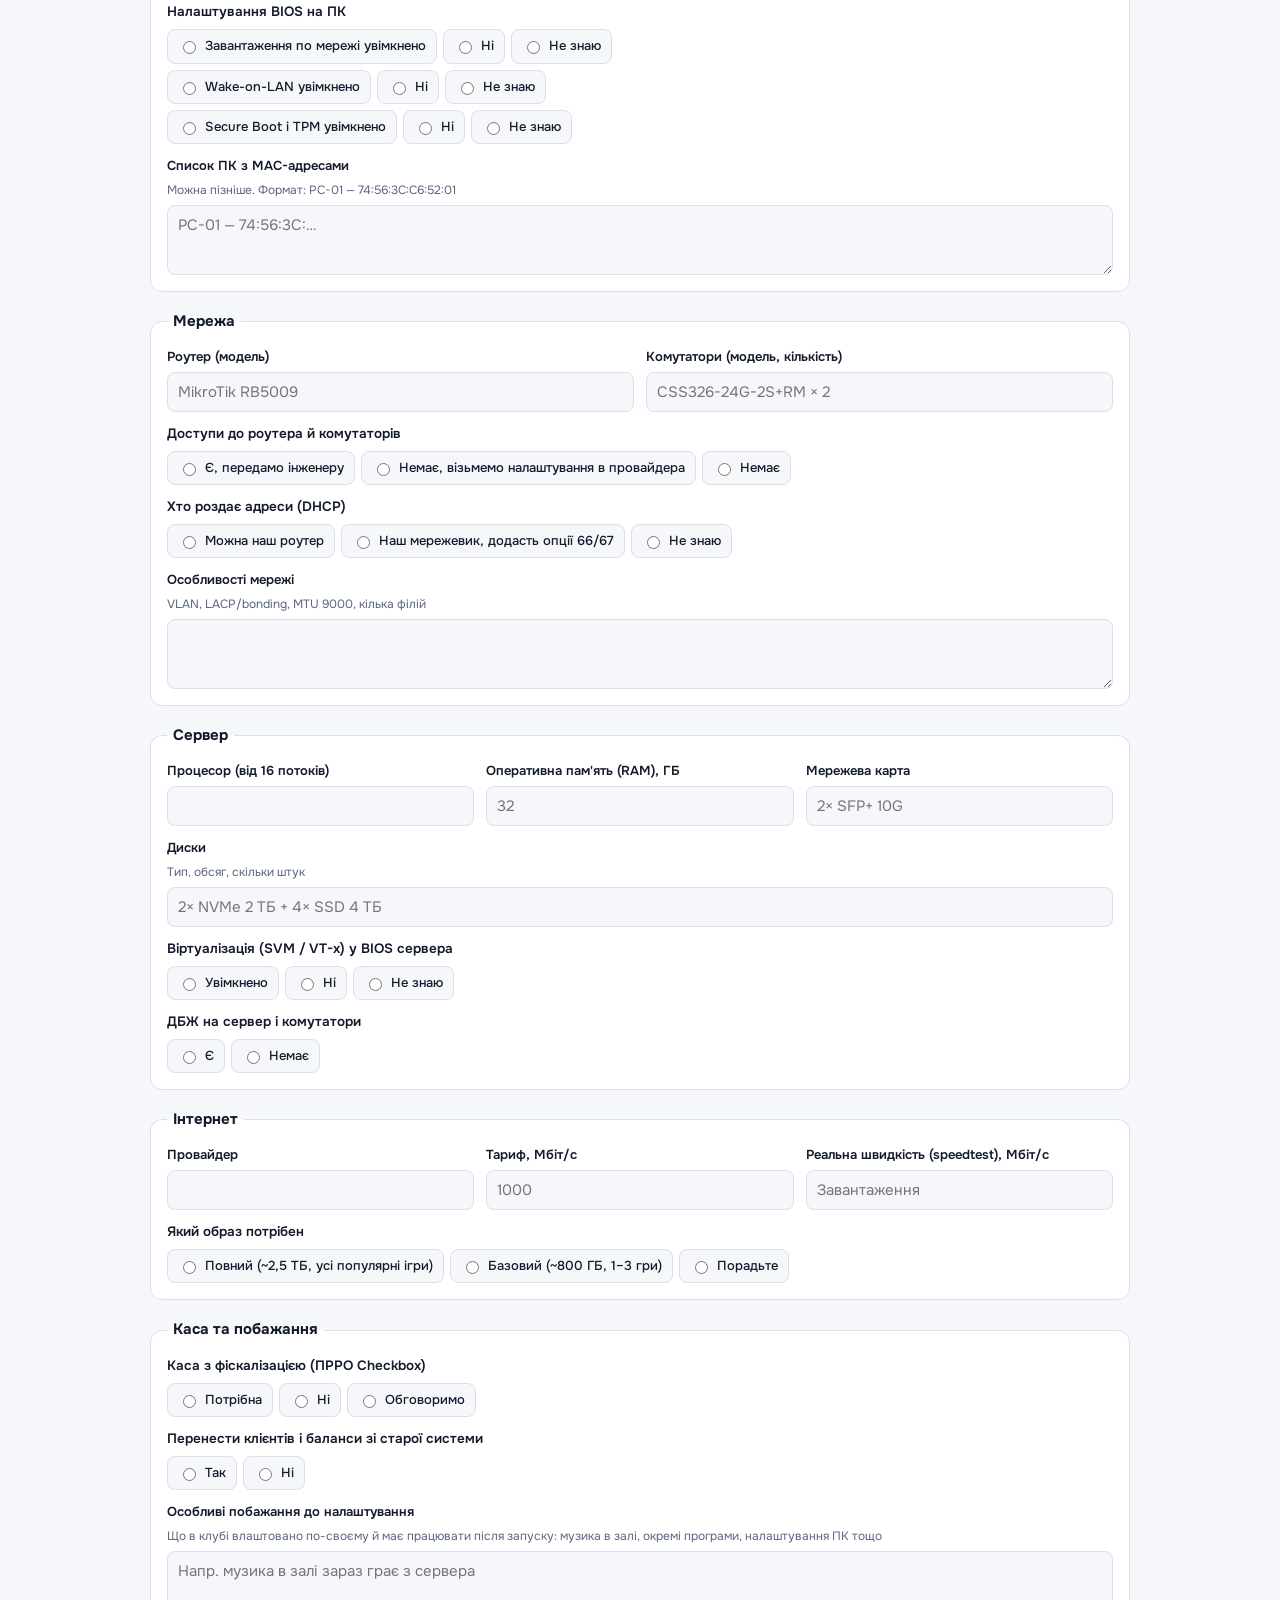
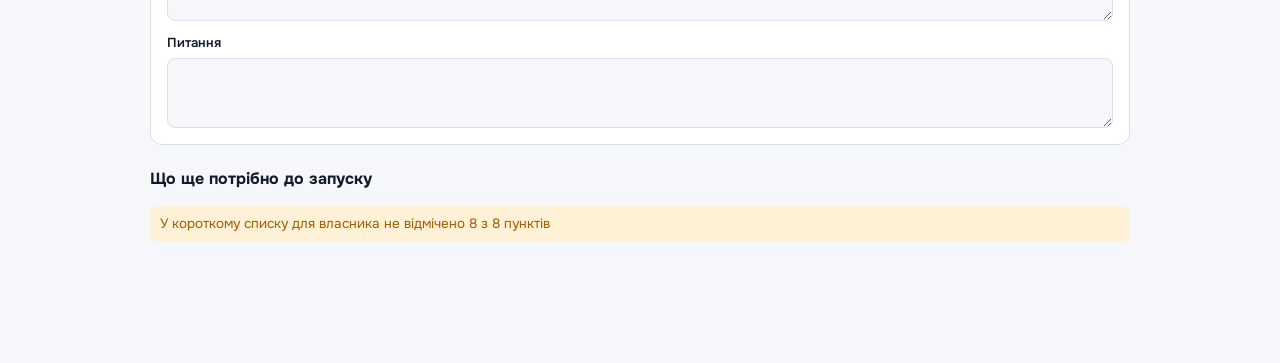
==== commit 25c0b438: "розділ 10: «Що увімкнути в BIOS» для ПК і сервера + віртуалізація на сервері в чеклисті Co-Authored-" ====
--- a/diskless-launch.html
+++ b/diskless-launch.html
@@ -100,7 +100,7 @@
 </header>
 
 <nav class="toc" aria-label="Розділи">
-  <a href="#owner">Коротко для власника</a><a href="#network">Мережа</a><a href="#server">Сервер</a><a href="#pcs">ПК і BIOS</a><a href="#image">Що в образі</a><a href="#internet">Інтернет</a><a href="#launch">День запуску</a><a href="#form">Анкета</a>
+  <a href="#owner">Коротко для власника</a><a href="#network">Мережа</a><a href="#server">Сервер</a><a href="#pcs">ПК</a><a href="#bios">BIOS</a><a href="#image">Що в образі</a><a href="#internet">Інтернет</a><a href="#launch">День запуску</a><a href="#form">Анкета</a>
 </nav>
 
 <section id="owner">
@@ -132,7 +132,7 @@
     <thead><tr><th>Вимога</th><th>Значення</th><th>Як перевірити</th></tr></thead>
     <tbody>
       <tr><td>Оперативна пам'ять (RAM)<span class="tag must">обов'язково</span></td><td>Мінімум 32 ГБ RAM, краще 64 або 96 ГБ. З 12 ГБ не працює віртуальна машина для оновлення ігор</td><td>Диспетчер завдань → Продуктивність → Пам'ять</td></tr>
-      <tr><td>Віртуалізація</td><td>У BIOS сервера увімкнено SVM (AMD) або VT-x (Intel)</td><td>BIOS → CPU / Advanced</td></tr>
+      <tr><td>Віртуалізація<span class="tag must">обов'язково</span></td><td>У BIOS сервера увімкнено SVM (AMD) або VT-x (Intel). Як це зробити — у розділі «Що увімкнути в BIOS»</td><td>BIOS → CPU / Advanced</td></tr>
       <tr><td>Мережева карта</td><td>10 Гбіт/с (SFP+), бажано 2 порти</td><td>Модель карти в характеристиках сервера</td></tr>
       <tr><td>Процесор<span class="tag must">обов'язково</span></td><td>Від 16 потоків</td><td>Диспетчер завдань → Продуктивність → ЦП → Логічні процесори</td></tr>
       <tr><td>Диски<span class="tag must">обов'язково</span></td><td>Під систему сервера (Linux): від 120 ГБ. Під образи Windows: 1 ТБ. Під ігри: 6 ТБ (можна двома дисками 4 + 2 ТБ)</td><td>Повні характеристики сервера в анкеті</td></tr>
@@ -154,6 +154,48 @@
       <tr><td>Пароль на BIOS</td><td>Бажано. Адміністратор ставить пароль на BIOS на кожному ПК, щоб під час перезавантаження відвідувач не зміг зайти в BIOS (Del/F12), змінити порядок завантаження чи завантажитися з флешки в обхід системи</td><td>BIOS просить пароль</td></tr>
       <tr><td>Кілька моніторів</td><td>Вкажіть ПК з 2 і більше моніторами: перевіримо, що Shell закриває всі екрани</td><td>Анкета → кількість моніторів</td></tr>
     </tbody></table></div>
+</section>
+
+<section id="bios">
+  <h2>Що увімкнути в BIOS</h2>
+  <p class="note">Щоб зайти в BIOS, натисніть <b>Del</b> (або <b>F2</b>) одразу після ввімкнення ПК. Після змін — <b>F10</b> → «Зберегти й вийти». Назви пунктів можуть трохи відрізнятися залежно від моделі плати й версії BIOS; шукайте схожі слова.</p>
+
+  <h3>На кожному ПК клубу</h3>
+  <div class="tbl"><table>
+    <thead><tr><th>Налаштування</th><th>Значення</th><th>Навіщо</th></tr></thead>
+    <tbody>
+      <tr><td>Network Stack / PXE (IPv4)</td><td>Enabled</td><td>ПК завантажується з сервера по мережі</td></tr>
+      <tr><td>Порядок завантаження (Boot Priority)</td><td>Першим — UEFI Network / PXE IPv4</td><td>Щоб ПК не стартував з локального диска</td></tr>
+      <tr><td>Режим завантаження (Boot Mode / CSM)</td><td>UEFI, CSM вимкнено</td><td>Потрібно для Secure Boot</td></tr>
+      <tr><td>Secure Boot</td><td>Enabled (Windows UEFI mode)</td><td>Без нього не працює античит FACEIT</td></tr>
+      <tr><td>TPM (AMD fTPM / Intel PTT)</td><td>Enabled</td><td>Потрібен для FACEIT і Windows 11</td></tr>
+      <tr><td>Wake-on-LAN (Power On by PCI-E / Resume by PCI-E)</td><td>Enabled</td><td>Кнопка «Увімкнути» в панелі</td></tr>
+      <tr><td>ErP / Deep Sleep</td><td>Disabled</td><td>Інакше Wake-on-LAN не працює з вимкненого ПК</td></tr>
+      <tr><td>Пароль на BIOS (Administrator / Supervisor Password)</td><td>Встановити</td><td>Відвідувач не змінить налаштування під час перезавантаження</td></tr>
+    </tbody></table></div>
+
+  <h3>На сервері</h3>
+  <div class="tbl"><table>
+    <thead><tr><th>Налаштування</th><th>Значення</th><th>Навіщо</th></tr></thead>
+    <tbody>
+      <tr><td>Віртуалізація: SVM Mode (AMD) / Intel Virtualization Technology (VT-x)</td><td>Enabled</td><td>Без неї не працює віртуальна машина для оновлення ігор</td></tr>
+      <tr><td>Secure Boot</td><td>Disabled</td><td>На сервері працює Linux</td></tr>
+    </tbody></table></div>
+
+  <h3>Де шукати на популярних платах</h3>
+  <div class="tbl"><table>
+    <thead><tr><th>Що</th><th>ASUS</th><th>MSI</th><th>Gigabyte</th><th>ASRock</th></tr></thead>
+    <tbody>
+      <tr><td>Network Stack / PXE</td><td>Advanced → Network Stack Configuration</td><td>Settings → Advanced → Integrated Peripherals → Network Stack</td><td>Settings → IO Ports → Network Stack Configuration</td><td>Advanced → Network Configuration</td></tr>
+      <tr><td>Порядок завантаження</td><td>Boot → Boot Option Priorities</td><td>Settings → Boot → Boot Option Priorities</td><td>Boot → Boot Option Priorities</td><td>Boot → Boot Option #1</td></tr>
+      <tr><td>CSM / UEFI</td><td>Boot → CSM → Disabled</td><td>Settings → Advanced → Windows OS Configuration → BIOS UEFI/CSM Mode: UEFI</td><td>Boot → CSM Support → Disabled</td><td>Boot → CSM → Disabled</td></tr>
+      <tr><td>Secure Boot</td><td>Boot → Secure Boot</td><td>Settings → Security → Secure Boot</td><td>Boot → Secure Boot</td><td>Security → Secure Boot</td></tr>
+      <tr><td>TPM</td><td>Advanced → AMD fTPM / PCH-FW Configuration (PTT)</td><td>Settings → Security → Trusted Computing</td><td>Settings → Miscellaneous → AMD CPU fTPM / Intel PTT</td><td>Advanced → CPU Configuration → AMD fTPM / Intel PTT</td></tr>
+      <tr><td>Wake-on-LAN</td><td>Advanced → APM Configuration → Power On By PCI-E</td><td>Settings → Advanced → Wake Up Event Setup → Resume By PCI-E Device</td><td>Settings → Platform Power → Wake on LAN</td><td>Advanced → ACPI Configuration → PCIE Devices Power On</td></tr>
+      <tr><td>ErP</td><td>Advanced → APM Configuration → ErP Ready → Disabled</td><td>Settings → Advanced → Power Management Setup → ErP Ready → Disabled</td><td>Settings → Platform Power → ErP → Disabled</td><td>Advanced → ACPI Configuration → Deep Sleep → Disabled</td></tr>
+      <tr><td>Віртуалізація (сервер)</td><td>Advanced → CPU Configuration → SVM Mode / Intel VT</td><td>OC → Advanced CPU Configuration → SVM Mode / Intel Virtualization Tech</td><td>Tweaker → Advanced CPU Settings → SVM Mode / VT-x</td><td>Advanced → CPU Configuration → SVM Mode / Intel VT</td></tr>
+    </tbody></table></div>
+  <p class="note">Якщо пункт не знайшовся — надішліть менеджеру фото екрана BIOS і модель материнської плати, підкажемо.</p>
 </section>
 
 <section id="image">
@@ -205,7 +247,7 @@
       <tr><td>4. Увімкнути всі ПК</td><td>Клуб</td><td>Кожен ПК завантажився по мережі, Shell показує екран входу</td></tr>
       <tr><td>5. Увімкнення з панелі</td><td>Інженер</td><td>Вимкнений ПК вмикається кнопкою «Увімкнути»</td></tr>
       <tr><td>6. Тест ігор</td><td>Клуб + інженер</td><td>Запустилися ігри з анкети в кожному лаунчері</td></tr>
-      <tr><td>7. Каса й клієнти</td><td>Менеджер Highlink</td><td>Перенесено клієнтів зі старої системи, адмін знає, як закрити зміну (<a href="https://cherniak27031997.github.io/cyberos-guide/instruction-09-close-shift.html" target="_blank" rel="noopener">інструкція</a>)</td></tr>
+      <tr><td>7. Каса й клієнти</td><td>Менеджер Highlink</td><td>Перенесено клієнтів зі старої системи, адмін знає, як закрити зміну (<a href="instruction-09-close-shift.html" target="_blank" rel="noopener">інструкція</a>)</td></tr>
     </tbody></table></div>
 </section>
 
@@ -318,8 +360,9 @@
  ['acc','Паролі від роутера й комутаторів або налаштування від провайдера','Без них інженер не налаштує мережу'],
  ['usb','Флешка від 8 ГБ і зовнішній SSD від 120 ГБ','Для інсталятора й тимчасового образу'],
  ['ram','На сервері від 32 ГБ оперативної пам\'яті (RAM)','Інакше не працюватиме оновлення ігор'],
+ ['svm','На сервері в BIOS увімкнено віртуалізацію (SVM / VT-x)','Без неї не працюватиме оновлення ігор'],
  ['net','Роутер MikroTik не нижче RB5009 і комутатори з портами SFP+','Сервер підключається на 10 Гбіт/с'],
- ['bios','На всіх ПК увімкнено завантаження по мережі, Wake-on-LAN і Secure Boot','Інженер підкаже, де це в BIOS'],
+ ['bios','На всіх ПК увімкнено завантаження по мережі, Wake-on-LAN, Secure Boot і TPM','Покроково — у розділі «Що увімкнути в BIOS»'],
  ['speed','Виміряли реальну швидкість інтернету','speedtest.net з ПК на кабелі'],
  ['time','Запланували запуск на ніч або вихідний день клубу','Перше завантаження займає від 2–3 годин (базовий образ) до 8 і більше (повний) і залежить від швидкості вашого інтернету'],
 ];
